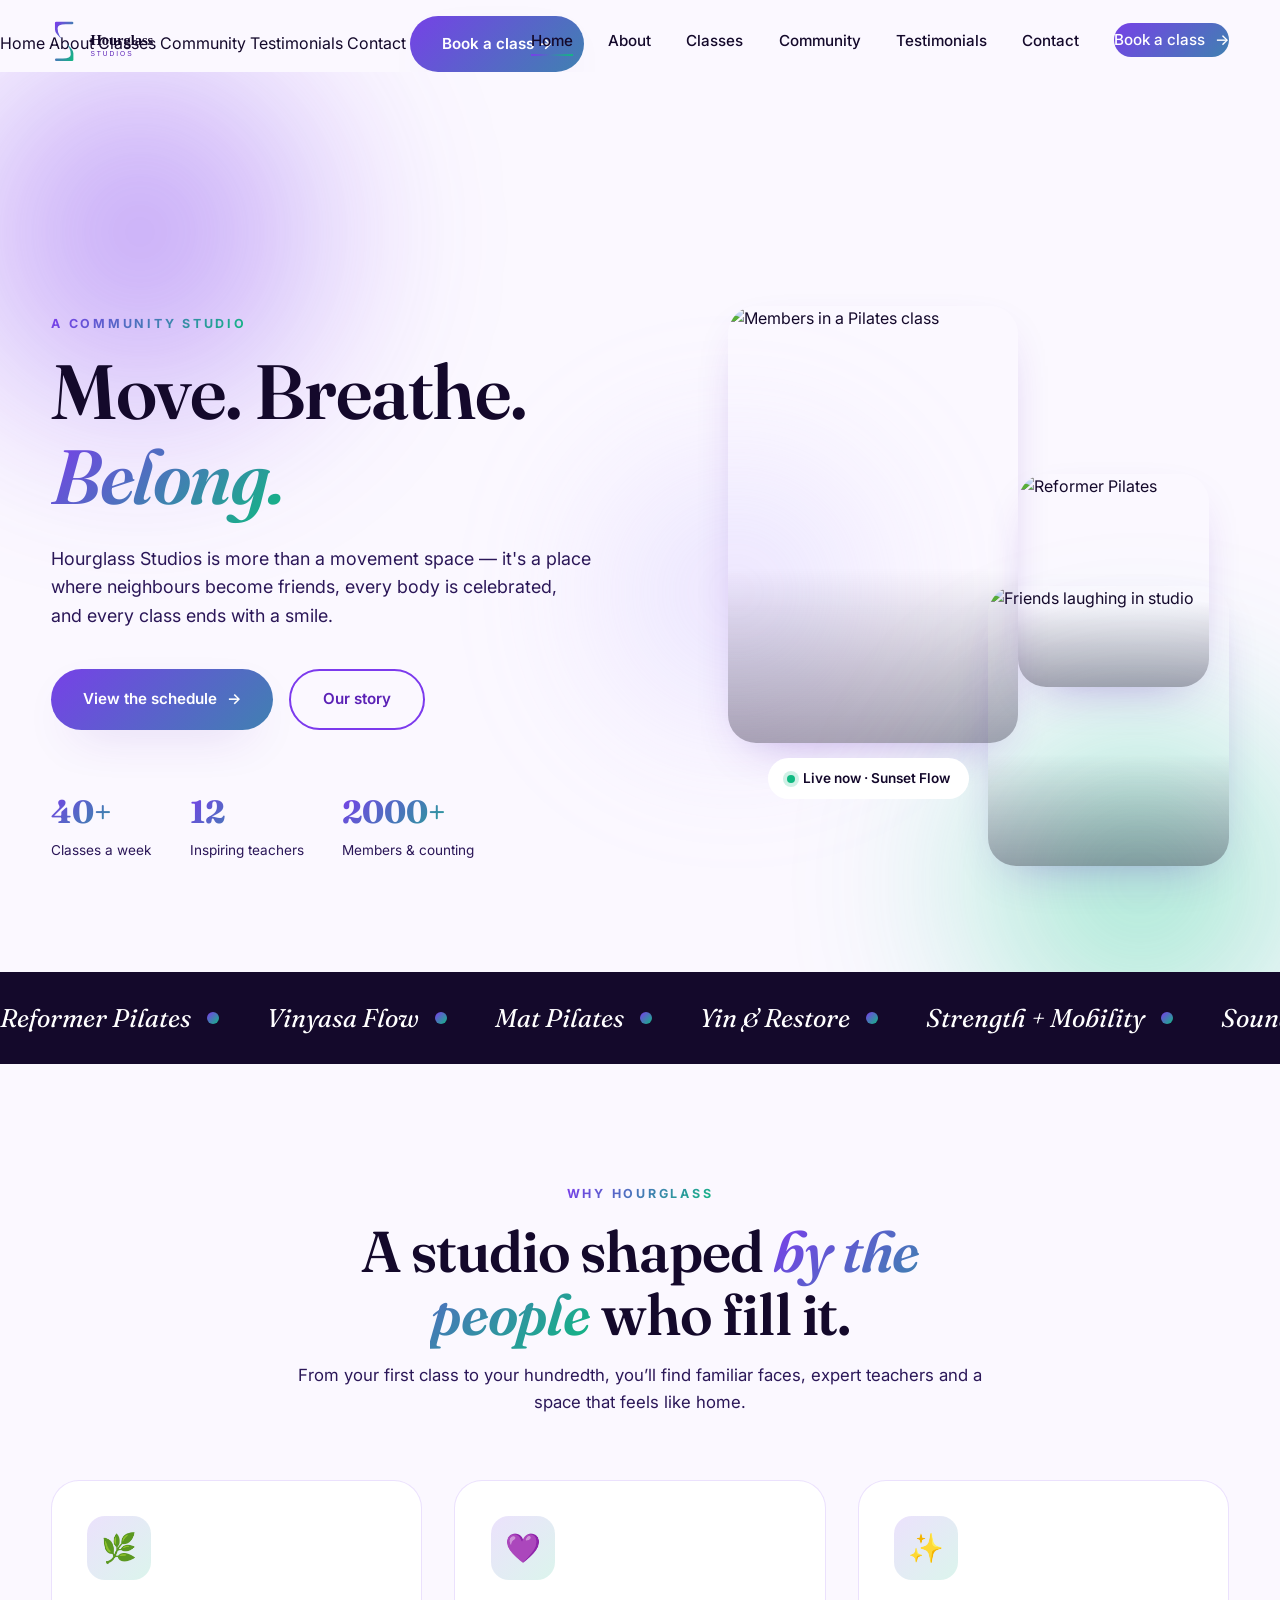
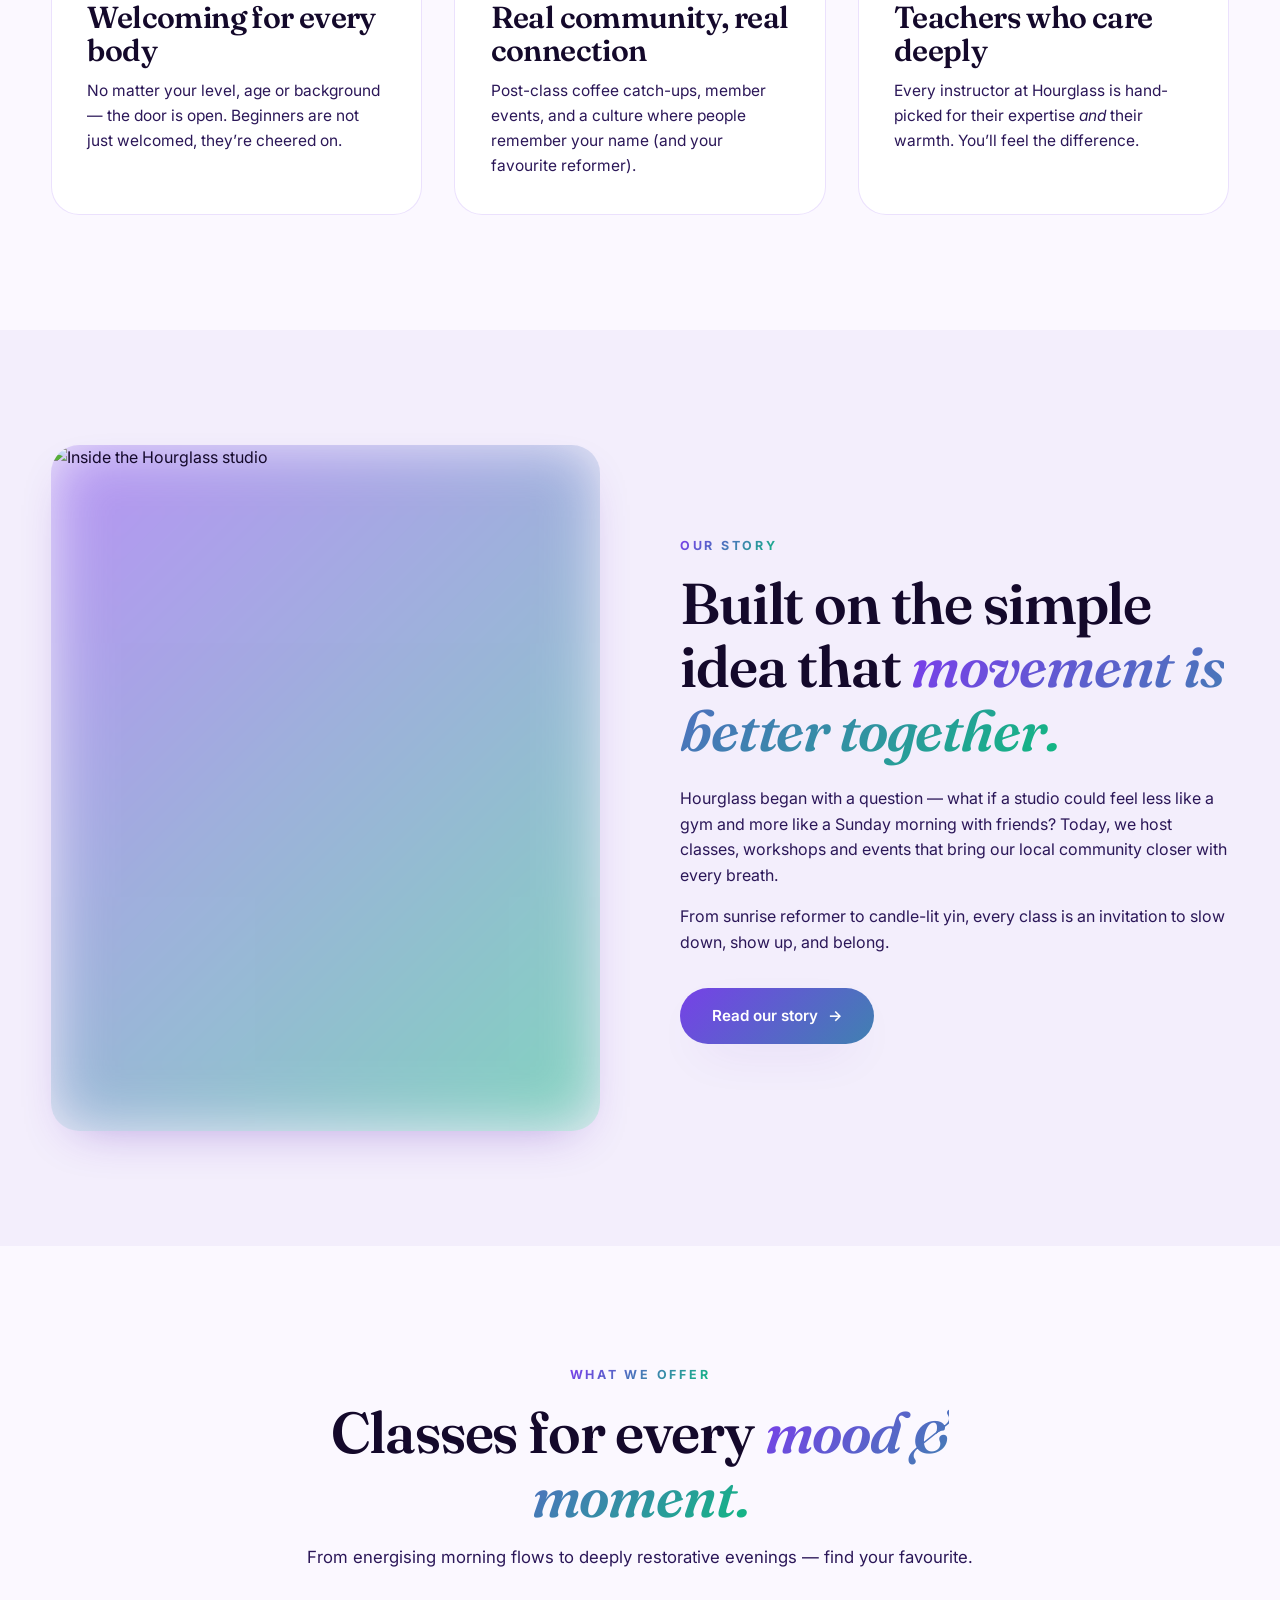
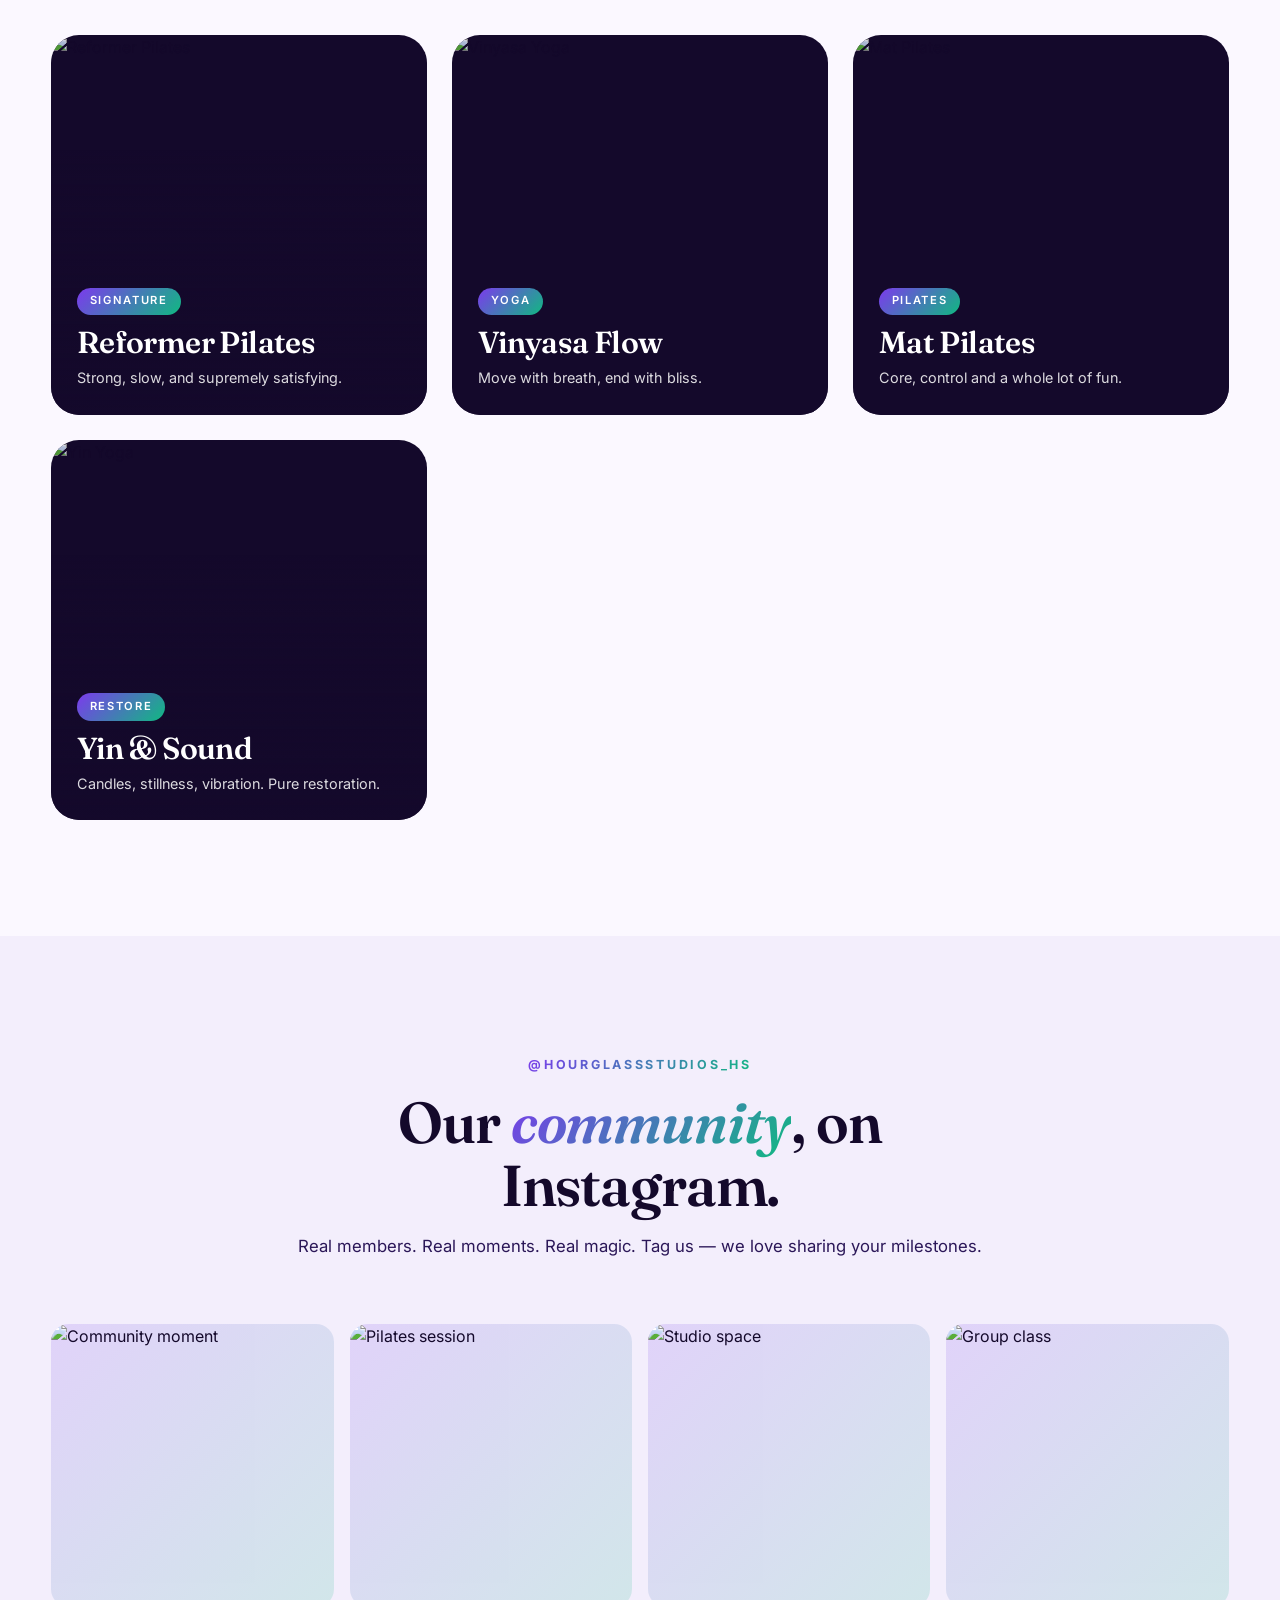
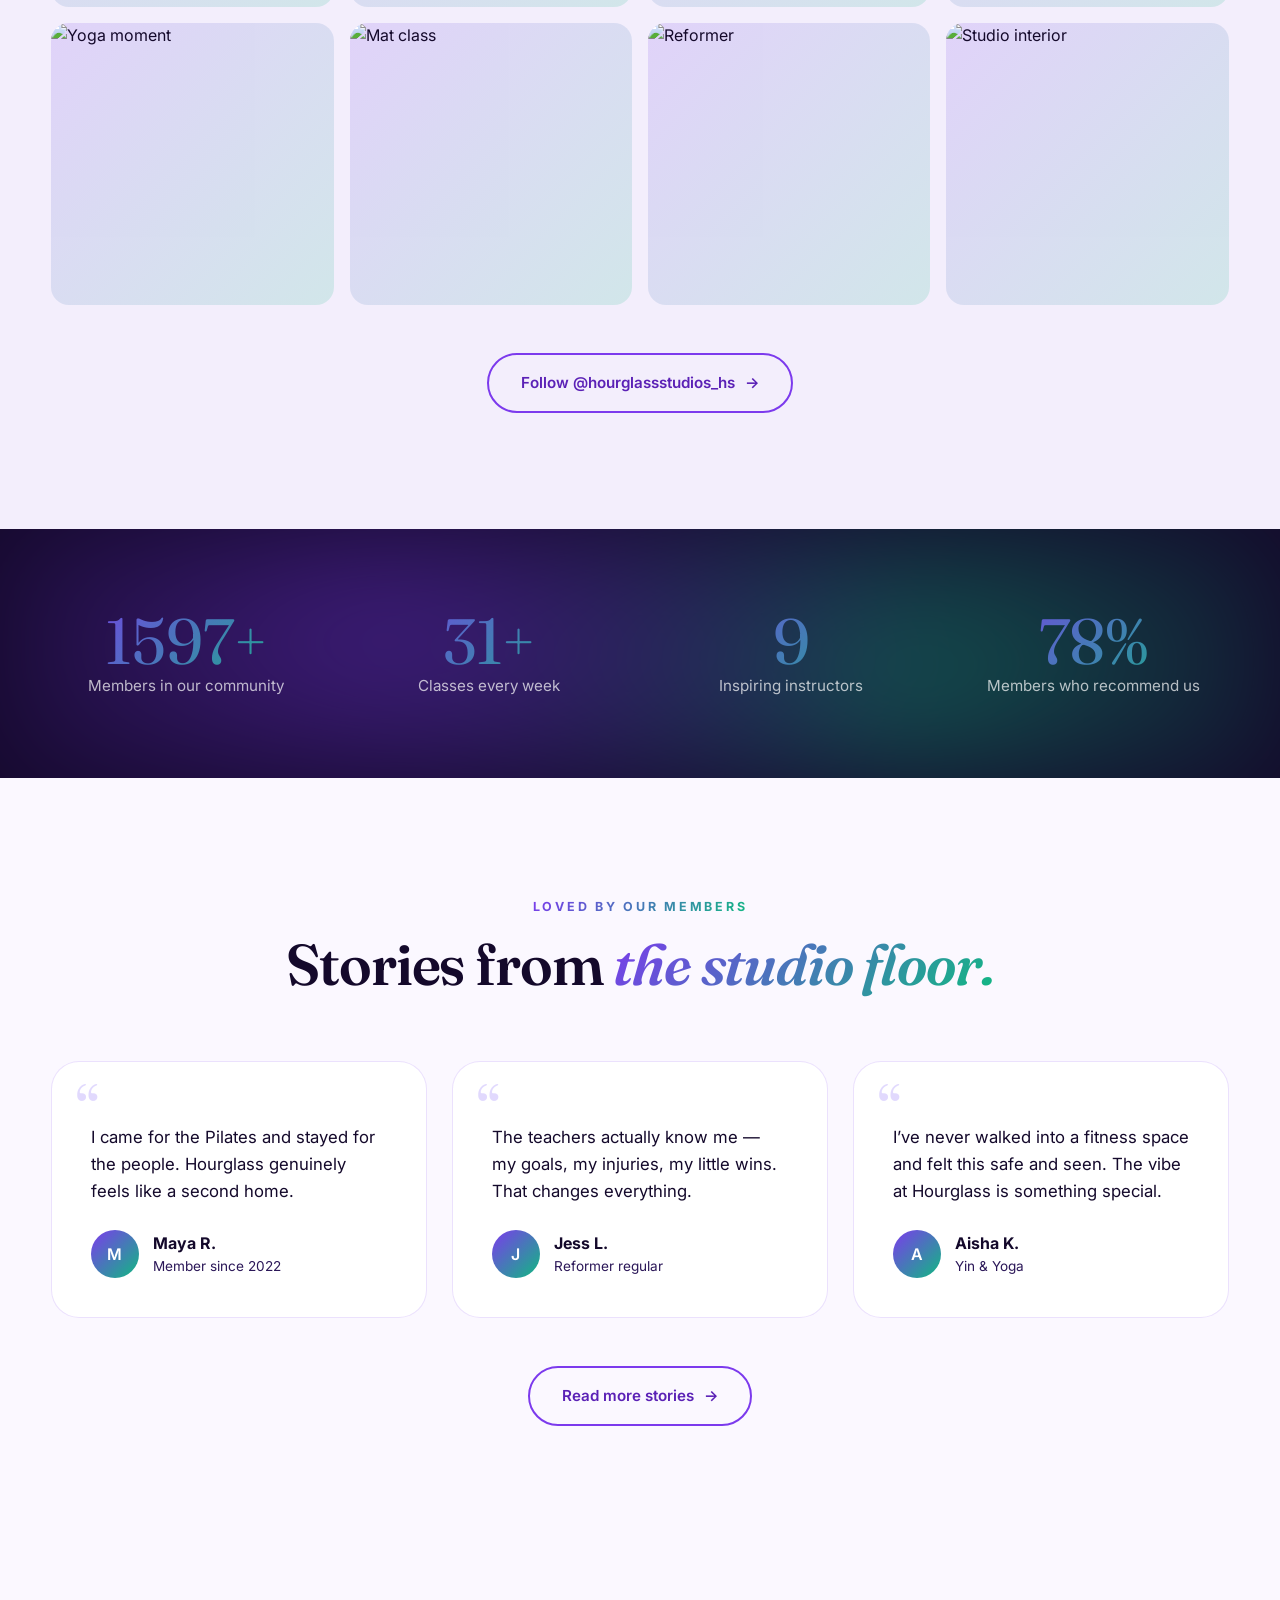
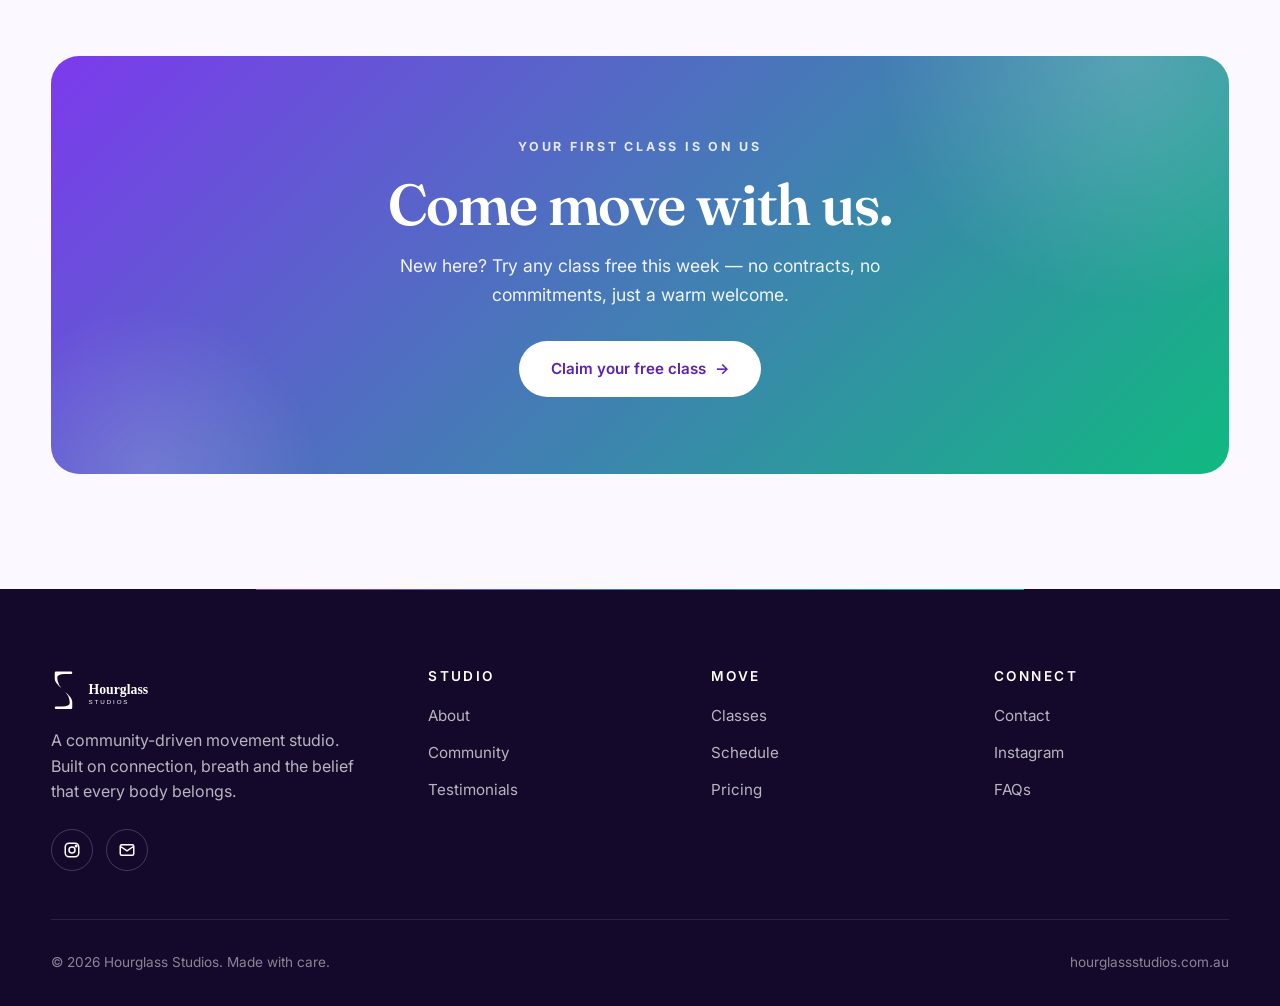
==== index.html @ 237483d8 "Build full Hourglass Studios website with animations and Momence widgets - Six pages: Home, About, C" ====
<!DOCTYPE html>
<html lang="en">
<head>
  <meta charset="UTF-8" />
  <meta name="viewport" content="width=device-width, initial-scale=1.0" />
  <title>Hourglass Studios — Move. Breathe. Belong.</title>
  <meta name="description" content="A community-driven movement studio in Australia. Pilates, yoga, strength &amp; mindful movement — held in a space designed for connection." />
  <link rel="icon" type="image/svg+xml" href="assets/logo/logo.svg" />
  <link rel="preconnect" href="https://fonts.googleapis.com" />
  <link rel="preconnect" href="https://fonts.gstatic.com" crossorigin />
  <link href="https://fonts.googleapis.com/css2?family=Fraunces:opsz,wght@9..144,400;9..144,500;9..144,600;9..144,700&family=Inter:wght@400;500;600;700&display=swap" rel="stylesheet" />
  <link rel="stylesheet" href="css/styles.css" />
</head>
<body>

  <!-- ===== NAV ===== -->
  <nav class="nav">
    <div class="nav-inner">
      <a href="index.html" class="nav-logo">
        <img src="assets/logo/logo.svg" alt="Hourglass Studios" />
      </a>
      <ul class="nav-links">
        <li><a href="index.html">Home</a></li>
        <li><a href="about.html">About</a></li>
        <li><a href="classes.html">Classes</a></li>
        <li><a href="community.html">Community</a></li>
        <li><a href="testimonials.html">Testimonials</a></li>
        <li><a href="contact.html">Contact</a></li>
        <li><a href="classes.html" class="btn btn-primary nav-cta">Book a class <span class="arrow">→</span></a></li>
      </ul>
      <button class="nav-burger" aria-label="Menu"><span></span><span></span><span></span></button>
    </div>
  </nav>
  <div class="nav-mobile">
    <a href="index.html">Home</a>
    <a href="about.html">About</a>
    <a href="classes.html">Classes</a>
    <a href="community.html">Community</a>
    <a href="testimonials.html">Testimonials</a>
    <a href="contact.html">Contact</a>
    <a href="classes.html" class="btn btn-primary" style="margin-top:1rem;">Book a class →</a>
  </div>

  <!-- ===== HERO ===== -->
  <header class="hero">
    <div class="hero-bg">
      <span class="blob b1"></span>
      <span class="blob b2"></span>
      <span class="blob b3"></span>
    </div>
    <div class="container hero-grid">
      <div>
        <span class="eyebrow">A community studio</span>
        <h1>
          <span class="word">Move.</span>
          <span class="word">Breathe.</span>
          <span class="word"><em class="gradient-text">Belong.</em></span>
        </h1>
        <p class="lead">
          Hourglass Studios is more than a movement space — it's a place where neighbours
          become friends, every body is celebrated, and every class ends with a smile.
        </p>
        <div class="hero-ctas">
          <a href="classes.html" class="btn btn-primary">View the schedule <span class="arrow">→</span></a>
          <a href="about.html" class="btn btn-ghost">Our story</a>
        </div>
        <div class="hero-meta">
          <div class="item"><strong data-count="40" data-suffix="+">0</strong><span>Classes a week</span></div>
          <div class="item"><strong data-count="12">0</strong><span>Inspiring teachers</span></div>
          <div class="item"><strong data-count="2000" data-suffix="+">0</strong><span>Members &amp; counting</span></div>
        </div>
      </div>
      <div class="hero-collage">
        <div class="collage-card cc-1">
          <img src="https://images.unsplash.com/photo-1518611012118-696072aa579a?w=900&q=80" alt="Members in a Pilates class" loading="lazy"/>
        </div>
        <div class="collage-card cc-2">
          <img src="https://images.unsplash.com/photo-1599447421416-3414500d18a5?w=700&q=80" alt="Friends laughing in studio" loading="lazy"/>
        </div>
        <div class="collage-card cc-3">
          <img src="https://images.unsplash.com/photo-1591291621164-2c6367723315?w=600&q=80" alt="Reformer Pilates" loading="lazy"/>
        </div>
        <div class="collage-tag">Live now · Sunset Flow</div>
      </div>
    </div>
  </header>

  <!-- ===== MARQUEE ===== -->
  <div class="marquee">
    <div class="marquee-track">
      <span class="marquee-item">Reformer Pilates <span class="dot"></span></span>
      <span class="marquee-item">Vinyasa Flow <span class="dot"></span></span>
      <span class="marquee-item">Mat Pilates <span class="dot"></span></span>
      <span class="marquee-item">Yin &amp; Restore <span class="dot"></span></span>
      <span class="marquee-item">Strength + Mobility <span class="dot"></span></span>
      <span class="marquee-item">Sound Healing <span class="dot"></span></span>
      <span class="marquee-item">Community Events <span class="dot"></span></span>
    </div>
  </div>

  <!-- ===== WHY US / FEATURES ===== -->
  <section>
    <div class="container">
      <div class="section-head reveal">
        <span class="eyebrow">Why Hourglass</span>
        <h2>A studio shaped <em class="gradient-text">by the people</em> who fill it.</h2>
        <p>From your first class to your hundredth, you’ll find familiar faces, expert teachers and a space that feels like home.</p>
      </div>
      <div class="features">
        <div class="feature-card reveal delay-1">
          <div class="feature-icon">🌿</div>
          <h3>Welcoming for every body</h3>
          <p>No matter your level, age or background — the door is open. Beginners are not just welcomed, they’re cheered on.</p>
        </div>
        <div class="feature-card reveal delay-2">
          <div class="feature-icon">💜</div>
          <h3>Real community, real connection</h3>
          <p>Post-class coffee catch-ups, member events, and a culture where people remember your name (and your favourite reformer).</p>
        </div>
        <div class="feature-card reveal delay-3">
          <div class="feature-icon">✨</div>
          <h3>Teachers who care deeply</h3>
          <p>Every instructor at Hourglass is hand-picked for their expertise <em>and</em> their warmth. You’ll feel the difference.</p>
        </div>
      </div>
    </div>
  </section>

  <!-- ===== STORY SPLIT ===== -->
  <section style="background: var(--paper);">
    <div class="container split">
      <div class="split-image reveal-scale">
        <img src="https://images.unsplash.com/photo-1545205597-3d9d02c29597?w=900&q=80" alt="Inside the Hourglass studio" loading="lazy"/>
      </div>
      <div>
        <span class="eyebrow reveal">Our story</span>
        <h2 class="reveal delay-1">Built on the simple idea that <em class="gradient-text">movement is better together.</em></h2>
        <p class="reveal delay-2">Hourglass began with a question — what if a studio could feel less like a gym and more like a Sunday morning with friends? Today, we host classes, workshops and events that bring our local community closer with every breath.</p>
        <p class="reveal delay-3">From sunrise reformer to candle-lit yin, every class is an invitation to slow down, show up, and belong.</p>
        <div class="reveal delay-4" style="margin-top:2rem;">
          <a href="about.html" class="btn btn-primary">Read our story <span class="arrow">→</span></a>
        </div>
      </div>
    </div>
  </section>

  <!-- ===== CLASSES PREVIEW ===== -->
  <section>
    <div class="container">
      <div class="section-head reveal">
        <span class="eyebrow">What we offer</span>
        <h2>Classes for every <em class="gradient-text">mood &amp; moment.</em></h2>
        <p>From energising morning flows to deeply restorative evenings — find your favourite.</p>
      </div>
      <div class="classes-grid">
        <a href="classes.html" class="class-card reveal delay-1">
          <img src="https://images.unsplash.com/photo-1592432678016-e910b452f9a2?w=700&q=80" alt="Reformer Pilates" loading="lazy"/>
          <div class="meta"><span class="tag">Signature</span><h3>Reformer Pilates</h3><p>Strong, slow, and supremely satisfying.</p></div>
        </a>
        <a href="classes.html" class="class-card reveal delay-2">
          <img src="https://images.unsplash.com/photo-1575052814086-f385e2e2ad1b?w=700&q=80" alt="Vinyasa Yoga" loading="lazy"/>
          <div class="meta"><span class="tag">Yoga</span><h3>Vinyasa Flow</h3><p>Move with breath, end with bliss.</p></div>
        </a>
        <a href="classes.html" class="class-card reveal delay-3">
          <img src="https://images.unsplash.com/photo-1518310383802-640c2de311b2?w=700&q=80" alt="Mat Pilates" loading="lazy"/>
          <div class="meta"><span class="tag">Pilates</span><h3>Mat Pilates</h3><p>Core, control and a whole lot of fun.</p></div>
        </a>
        <a href="classes.html" class="class-card reveal delay-4">
          <img src="https://images.unsplash.com/photo-1506126613408-eca07ce68773?w=700&q=80" alt="Yin Yoga" loading="lazy"/>
          <div class="meta"><span class="tag">Restore</span><h3>Yin &amp; Sound</h3><p>Candles, stillness, vibration. Pure restoration.</p></div>
        </a>
      </div>
    </div>
  </section>

  <!-- ===== INSTAGRAM / COMMUNITY ===== -->
  <section class="community-section">
    <div class="container">
      <div class="section-head reveal">
        <span class="eyebrow">@hourglassstudios_hs</span>
        <h2>Our <em class="gradient-text">community</em>, on Instagram.</h2>
        <p>Real members. Real moments. Real magic. Tag us — we love sharing your milestones.</p>
      </div>
      <div class="ig-grid">
        <a class="ig-tile reveal delay-1" href="https://www.instagram.com/hourglassstudios_hs/" target="_blank" rel="noopener">
          <img src="https://images.unsplash.com/photo-1599447421416-3414500d18a5?w=500&q=80" alt="Community moment" loading="lazy"/>
          <span class="ig-icon">↗</span>
        </a>
        <a class="ig-tile reveal delay-2" href="https://www.instagram.com/hourglassstudios_hs/" target="_blank" rel="noopener">
          <img src="https://images.unsplash.com/photo-1518611012118-696072aa579a?w=500&q=80" alt="Pilates session" loading="lazy"/>
          <span class="ig-icon">↗</span>
        </a>
        <a class="ig-tile reveal delay-3" href="https://www.instagram.com/hourglassstudios_hs/" target="_blank" rel="noopener">
          <img src="https://images.unsplash.com/photo-1593810451137-5dc55105dace?w=500&q=80" alt="Studio space" loading="lazy"/>
          <span class="ig-icon">↗</span>
        </a>
        <a class="ig-tile reveal delay-4" href="https://www.instagram.com/hourglassstudios_hs/" target="_blank" rel="noopener">
          <img src="https://images.unsplash.com/photo-1571019613454-1cb2f99b2d8b?w=500&q=80" alt="Group class" loading="lazy"/>
          <span class="ig-icon">↗</span>
        </a>
        <a class="ig-tile reveal delay-1" href="https://www.instagram.com/hourglassstudios_hs/" target="_blank" rel="noopener">
          <img src="https://images.unsplash.com/photo-1599447332411-fd1b1ab97f43?w=500&q=80" alt="Yoga moment" loading="lazy"/>
          <span class="ig-icon">↗</span>
        </a>
        <a class="ig-tile reveal delay-2" href="https://www.instagram.com/hourglassstudios_hs/" target="_blank" rel="noopener">
          <img src="https://images.unsplash.com/photo-1506126613408-eca07ce68773?w=500&q=80" alt="Mat class" loading="lazy"/>
          <span class="ig-icon">↗</span>
        </a>
        <a class="ig-tile reveal delay-3" href="https://www.instagram.com/hourglassstudios_hs/" target="_blank" rel="noopener">
          <img src="https://images.unsplash.com/photo-1591291621164-2c6367723315?w=500&q=80" alt="Reformer" loading="lazy"/>
          <span class="ig-icon">↗</span>
        </a>
        <a class="ig-tile reveal delay-4" href="https://www.instagram.com/hourglassstudios_hs/" target="_blank" rel="noopener">
          <img src="https://images.unsplash.com/photo-1545205597-3d9d02c29597?w=500&q=80" alt="Studio interior" loading="lazy"/>
          <span class="ig-icon">↗</span>
        </a>
      </div>
      <div style="text-align:center; margin-top: 3rem;">
        <a href="https://www.instagram.com/hourglassstudios_hs/" target="_blank" rel="noopener" class="btn btn-ghost">Follow @hourglassstudios_hs <span class="arrow">→</span></a>
      </div>
    </div>
  </section>

  <!-- ===== STATS ===== -->
  <section class="stats">
    <div class="container">
      <div class="stats-grid">
        <div class="reveal"><span class="stat-num"><span data-count="2000" data-suffix="+">0</span></span><span class="stat-label">Members in our community</span></div>
        <div class="reveal delay-1"><span class="stat-num"><span data-count="40" data-suffix="+">0</span></span><span class="stat-label">Classes every week</span></div>
        <div class="reveal delay-2"><span class="stat-num"><span data-count="12">0</span></span><span class="stat-label">Inspiring instructors</span></div>
        <div class="reveal delay-3"><span class="stat-num"><span data-count="98" data-suffix="%">0</span></span><span class="stat-label">Members who recommend us</span></div>
      </div>
    </div>
  </section>

  <!-- ===== TESTIMONIALS PREVIEW ===== -->
  <section>
    <div class="container">
      <div class="section-head reveal">
        <span class="eyebrow">Loved by our members</span>
        <h2>Stories from <em class="gradient-text">the studio floor.</em></h2>
      </div>
      <div class="quotes-grid">
        <div class="quote-card reveal delay-1">
          <span class="mark">“</span>
          <p>I came for the Pilates and stayed for the people. Hourglass genuinely feels like a second home.</p>
          <div class="author"><div class="avatar">M</div><div><strong>Maya R.</strong><span>Member since 2022</span></div></div>
        </div>
        <div class="quote-card reveal delay-2">
          <span class="mark">“</span>
          <p>The teachers actually know me — my goals, my injuries, my little wins. That changes everything.</p>
          <div class="author"><div class="avatar">J</div><div><strong>Jess L.</strong><span>Reformer regular</span></div></div>
        </div>
        <div class="quote-card reveal delay-3">
          <span class="mark">“</span>
          <p>I’ve never walked into a fitness space and felt this safe and seen. The vibe at Hourglass is something special.</p>
          <div class="author"><div class="avatar">A</div><div><strong>Aisha K.</strong><span>Yin &amp; Yoga</span></div></div>
        </div>
      </div>
      <div style="text-align:center; margin-top: 3rem;">
        <a href="testimonials.html" class="btn btn-ghost">Read more stories <span class="arrow">→</span></a>
      </div>
    </div>
  </section>

  <!-- ===== CTA ===== -->
  <section>
    <div class="container">
      <div class="cta-banner reveal-scale">
        <span class="eyebrow" style="color: rgba(255,255,255,0.85); -webkit-text-fill-color: rgba(255,255,255,0.85); background: none;">Your first class is on us</span>
        <h2>Come move with us.</h2>
        <p>New here? Try any class free this week — no contracts, no commitments, just a warm welcome.</p>
        <a href="classes.html" class="btn">Claim your free class <span class="arrow">→</span></a>
      </div>
    </div>
  </section>

  <!-- ===== FOOTER ===== -->
  <footer class="footer">
    <div class="container">
      <div class="footer-grid">
        <div class="footer-brand">
          <div class="logo-row"><img src="assets/logo/logo.svg" alt="Hourglass Studios" /></div>
          <p>A community-driven movement studio. Built on connection, breath and the belief that every body belongs.</p>
          <div class="socials">
            <a href="https://www.instagram.com/hourglassstudios_hs/" target="_blank" rel="noopener" aria-label="Instagram">
              <svg width="18" height="18" viewBox="0 0 24 24" fill="none" stroke="currentColor" stroke-width="2"><rect x="3" y="3" width="18" height="18" rx="5"/><circle cx="12" cy="12" r="4"/><circle cx="17.5" cy="6.5" r="1" fill="currentColor"/></svg>
            </a>
            <a href="mailto:hello@hourglassstudios.com.au" aria-label="Email">
              <svg width="18" height="18" viewBox="0 0 24 24" fill="none" stroke="currentColor" stroke-width="2"><rect x="3" y="5" width="18" height="14" rx="2"/><path d="M3 7l9 6 9-6"/></svg>
            </a>
          </div>
        </div>
        <div>
          <h4>Studio</h4>
          <ul>
            <li><a href="about.html">About</a></li>
            <li><a href="community.html">Community</a></li>
            <li><a href="testimonials.html">Testimonials</a></li>
          </ul>
        </div>
        <div>
          <h4>Move</h4>
          <ul>
            <li><a href="classes.html">Classes</a></li>
            <li><a href="classes.html#schedule">Schedule</a></li>
            <li><a href="classes.html#pricing">Pricing</a></li>
          </ul>
        </div>
        <div>
          <h4>Connect</h4>
          <ul>
            <li><a href="contact.html">Contact</a></li>
            <li><a href="https://www.instagram.com/hourglassstudios_hs/" target="_blank" rel="noopener">Instagram</a></li>
            <li><a href="contact.html#faq">FAQs</a></li>
          </ul>
        </div>
      </div>
      <div class="footer-bottom">
        <span>© <span id="year">2025</span> Hourglass Studios. Made with care.</span>
        <span>hourglassstudios.com.au</span>
      </div>
    </div>
  </footer>

  <script>document.getElementById('year').textContent = new Date().getFullYear();</script>
  <script src="js/main.js"></script>
</body>
</html>
---- css/styles.css ----
/* ====================================================
   HOURGLASS STUDIOS — GLOBAL STYLESHEET
   Brand: Purple + Green gradient accents, community vibe
   ==================================================== */

:root {
  --purple-900: #2a0a4a;
  --purple-700: #5b21b6;
  --purple-500: #7c3aed;
  --purple-300: #c4b5fd;
  --green-700: #047857;
  --green-500: #10b981;
  --green-400: #34d399;
  --green-300: #6ee7b7;
  --ink: #14092b;
  --ink-soft: #2b1758;
  --cream: #fbf8ff;
  --paper: #f3eefc;
  --line: rgba(124, 58, 237, 0.15);
  --grad-primary: linear-gradient(135deg, #7c3aed 0%, #10b981 100%);
  --grad-soft: linear-gradient(135deg, rgba(124,58,237,0.15) 0%, rgba(16,185,129,0.15) 100%);
  --grad-radial: radial-gradient(circle at 30% 30%, #7c3aed 0%, transparent 60%),
                 radial-gradient(circle at 70% 70%, #10b981 0%, transparent 60%);
  --shadow-soft: 0 18px 50px -25px rgba(91, 33, 182, 0.45);
  --shadow-glow: 0 0 60px rgba(124, 58, 237, 0.35);
  --radius-lg: 28px;
  --radius-md: 18px;
  --radius-sm: 10px;
  --ease: cubic-bezier(0.22, 1, 0.36, 1);
  --container: 1240px;
}

/* ---------- Reset ---------- */
*, *::before, *::after { box-sizing: border-box; margin: 0; padding: 0; }
html { scroll-behavior: smooth; }
body {
  font-family: 'Inter', -apple-system, BlinkMacSystemFont, 'Segoe UI', Roboto, sans-serif;
  color: var(--ink);
  background: var(--cream);
  line-height: 1.6;
  overflow-x: hidden;
  -webkit-font-smoothing: antialiased;
}
img, svg { max-width: 100%; display: block; }
a { color: inherit; text-decoration: none; transition: color .3s var(--ease); }
button { font-family: inherit; cursor: pointer; border: none; background: none; }

/* ---------- Typography ---------- */
h1, h2, h3, h4 {
  font-family: 'Fraunces', 'Playfair Display', Georgia, serif;
  font-weight: 600;
  letter-spacing: -0.02em;
  line-height: 1.1;
  color: var(--ink);
}
h1 { font-size: clamp(2.5rem, 6vw, 5.2rem); }
h2 { font-size: clamp(2rem, 4.5vw, 3.6rem); }
h3 { font-size: clamp(1.4rem, 2.5vw, 1.9rem); }
.eyebrow {
  display: inline-block;
  font-size: 0.78rem;
  font-weight: 700;
  letter-spacing: 0.22em;
  text-transform: uppercase;
  background: var(--grad-primary);
  -webkit-background-clip: text;
  background-clip: text;
  color: transparent;
  margin-bottom: 1rem;
}
.gradient-text {
  background: var(--grad-primary);
  -webkit-background-clip: text;
  background-clip: text;
  color: transparent;
}

/* ---------- Layout ---------- */
.container {
  width: min(var(--container), 92%);
  margin: 0 auto;
}
section { padding: clamp(4rem, 9vw, 8rem) 0; position: relative; }

/* ---------- Buttons ---------- */
.btn {
  display: inline-flex;
  align-items: center;
  gap: 0.6rem;
  padding: 1rem 2rem;
  border-radius: 999px;
  font-weight: 600;
  font-size: 0.95rem;
  transition: transform .35s var(--ease), box-shadow .35s var(--ease), background .3s;
  position: relative;
  overflow: hidden;
}
.btn-primary {
  color: white;
  background: var(--grad-primary);
  background-size: 200% 200%;
  background-position: 0% 50%;
  box-shadow: var(--shadow-soft);
}
.btn-primary:hover {
  background-position: 100% 50%;
  transform: translateY(-3px) scale(1.02);
  box-shadow: 0 25px 60px -20px rgba(16, 185, 129, 0.6);
}
.btn-ghost {
  border: 2px solid var(--purple-500);
  color: var(--purple-700);
}
.btn-ghost:hover {
  background: var(--purple-500);
  color: white;
  transform: translateY(-3px);
}
.btn .arrow {
  display: inline-block;
  transition: transform .35s var(--ease);
}
.btn:hover .arrow { transform: translateX(6px); }

/* ---------- Navigation ---------- */
.nav {
  position: fixed;
  top: 0; left: 0; right: 0;
  z-index: 100;
  padding: 1.2rem 0;
  transition: all .4s var(--ease);
  backdrop-filter: blur(0px);
}
.nav.scrolled {
  background: rgba(251, 248, 255, 0.85);
  backdrop-filter: blur(20px);
  box-shadow: 0 10px 30px -20px rgba(91,33,182,0.2);
  padding: 0.7rem 0;
}
.nav-inner {
  display: flex;
  align-items: center;
  justify-content: space-between;
  width: min(var(--container), 92%);
  margin: 0 auto;
}
.nav-logo {
  display: flex;
  align-items: center;
  gap: 0.7rem;
  font-family: 'Fraunces', serif;
  font-weight: 600;
  font-size: 1.3rem;
}
.nav-logo img { height: 42px; width: auto; }
.nav-links {
  display: flex;
  gap: 2.2rem;
  list-style: none;
  align-items: center;
}
.nav-links a {
  font-size: 0.95rem;
  font-weight: 500;
  position: relative;
  padding: 0.3rem 0;
}
.nav-links a::after {
  content: '';
  position: absolute;
  bottom: -2px; left: 0;
  width: 0;
  height: 2px;
  background: var(--grad-primary);
  transition: width .35s var(--ease);
}
.nav-links a:hover::after,
.nav-links a.active::after { width: 100%; }
.nav-links a:hover { color: var(--purple-700); }
.nav-cta { padding: 0.7rem 1.5rem; font-size: 0.9rem; }

.nav-burger {
  display: none;
  width: 32px;
  height: 24px;
  position: relative;
}
.nav-burger span {
  position: absolute;
  left: 0;
  width: 100%;
  height: 2px;
  background: var(--ink);
  transition: all .35s var(--ease);
}
.nav-burger span:nth-child(1) { top: 4px; }
.nav-burger span:nth-child(2) { top: 11px; }
.nav-burger span:nth-child(3) { top: 18px; }
.nav-burger.open span:nth-child(1) { top: 11px; transform: rotate(45deg); }
.nav-burger.open span:nth-child(2) { opacity: 0; }
.nav-burger.open span:nth-child(3) { top: 11px; transform: rotate(-45deg); }

/* ---------- Hero ---------- */
.hero {
  min-height: 100vh;
  display: flex;
  align-items: center;
  position: relative;
  overflow: hidden;
  padding-top: 8rem;
  background: var(--cream);
}
.hero-bg {
  position: absolute;
  inset: 0;
  z-index: 0;
  pointer-events: none;
}
.blob {
  position: absolute;
  border-radius: 50%;
  filter: blur(80px);
  opacity: 0.55;
  animation: float 18s ease-in-out infinite;
  will-change: transform;
}
.blob.b1 {
  width: 520px; height: 520px;
  background: radial-gradient(circle, var(--purple-500), transparent 70%);
  top: -100px; left: -120px;
}
.blob.b2 {
  width: 480px; height: 480px;
  background: radial-gradient(circle, var(--green-400), transparent 70%);
  bottom: -150px; right: -100px;
  animation-delay: -6s;
}
.blob.b3 {
  width: 320px; height: 320px;
  background: radial-gradient(circle, var(--purple-300), transparent 70%);
  top: 40%; right: 30%;
  animation-delay: -12s;
}
@keyframes float {
  0%, 100% { transform: translate(0, 0) scale(1); }
  33% { transform: translate(40px, -30px) scale(1.08); }
  66% { transform: translate(-30px, 40px) scale(0.95); }
}

.hero-grid {
  display: grid;
  grid-template-columns: 1.1fr 0.9fr;
  gap: 4rem;
  align-items: center;
  position: relative;
  z-index: 2;
}
.hero h1 .word {
  display: inline-block;
  opacity: 0;
  transform: translateY(40px);
  animation: rise .9s var(--ease) forwards;
}
.hero h1 .word:nth-child(2) { animation-delay: .1s; }
.hero h1 .word:nth-child(3) { animation-delay: .2s; }
.hero h1 .word:nth-child(4) { animation-delay: .3s; }
.hero h1 .word:nth-child(5) { animation-delay: .4s; }
.hero h1 .word:nth-child(6) { animation-delay: .5s; }
@keyframes rise {
  to { opacity: 1; transform: translateY(0); }
}

.hero p.lead {
  font-size: clamp(1.05rem, 1.4vw, 1.2rem);
  color: var(--ink-soft);
  max-width: 540px;
  margin: 1.6rem 0 2.4rem;
  opacity: 0;
  animation: rise 1s var(--ease) .6s forwards;
}
.hero-ctas {
  display: flex;
  gap: 1rem;
  flex-wrap: wrap;
  opacity: 0;
  animation: rise 1s var(--ease) .8s forwards;
}
.hero-meta {
  display: flex;
  gap: 2.4rem;
  margin-top: 3.5rem;
  opacity: 0;
  animation: rise 1s var(--ease) 1s forwards;
}
.hero-meta .item strong {
  display: block;
  font-family: 'Fraunces', serif;
  font-size: 2rem;
  background: var(--grad-primary);
  -webkit-background-clip: text;
  background-clip: text;
  color: transparent;
}
.hero-meta .item span {
  font-size: 0.85rem;
  color: var(--ink-soft);
}

/* Hero collage */
.hero-collage {
  position: relative;
  height: 560px;
  opacity: 0;
  animation: rise 1.2s var(--ease) .4s forwards;
}
.collage-card {
  position: absolute;
  border-radius: var(--radius-lg);
  overflow: hidden;
  box-shadow: var(--shadow-soft);
  transition: transform .8s var(--ease);
}
.collage-card img {
  width: 100%; height: 100%; object-fit: cover;
}
.collage-card::after {
  content: '';
  position: absolute; inset: 0;
  background: linear-gradient(180deg, transparent 60%, rgba(20,9,43,0.35));
}
.cc-1 {
  width: 58%; height: 78%;
  top: 0; left: 0;
  animation: floatY 8s ease-in-out infinite;
}
.cc-2 {
  width: 48%; height: 50%;
  bottom: 0; right: 0;
  animation: floatY 9s ease-in-out infinite -3s;
}
.cc-3 {
  width: 38%; height: 38%;
  top: 30%; right: 4%;
  animation: floatY 7s ease-in-out infinite -5s;
}
@keyframes floatY {
  0%, 100% { transform: translateY(0) rotate(0); }
  50% { transform: translateY(-18px) rotate(-1deg); }
}
.collage-tag {
  position: absolute;
  bottom: 12%; left: 8%;
  background: white;
  border-radius: 999px;
  padding: 0.6rem 1.2rem;
  font-size: 0.85rem;
  font-weight: 600;
  display: flex;
  align-items: center;
  gap: 0.5rem;
  box-shadow: var(--shadow-soft);
  z-index: 3;
  animation: bobIn 1s var(--ease) 1.2s both;
}
.collage-tag::before {
  content: '';
  width: 8px; height: 8px;
  border-radius: 50%;
  background: var(--green-500);
  box-shadow: 0 0 0 4px rgba(16,185,129,0.2);
  animation: pulse 2s infinite;
}
@keyframes pulse {
  0%, 100% { box-shadow: 0 0 0 4px rgba(16,185,129,0.2); }
  50% { box-shadow: 0 0 0 8px rgba(16,185,129,0); }
}
@keyframes bobIn {
  from { opacity: 0; transform: translateY(20px); }
  to { opacity: 1; transform: translateY(0); }
}

/* ---------- Marquee ---------- */
.marquee {
  overflow: hidden;
  padding: 1.6rem 0;
  background: var(--ink);
  color: white;
  position: relative;
}
.marquee-track {
  display: flex;
  gap: 3rem;
  white-space: nowrap;
  animation: scroll-x 30s linear infinite;
}
.marquee-item {
  display: inline-flex;
  align-items: center;
  gap: 1rem;
  font-family: 'Fraunces', serif;
  font-size: 1.6rem;
  font-style: italic;
}
.marquee-item .dot {
  width: 12px; height: 12px;
  border-radius: 50%;
  background: var(--grad-primary);
}
@keyframes scroll-x {
  to { transform: translateX(-50%); }
}

/* ---------- Generic Section Header ---------- */
.section-head {
  text-align: center;
  max-width: 720px;
  margin: 0 auto 4rem;
}
.section-head p {
  color: var(--ink-soft);
  margin-top: 1rem;
  font-size: 1.05rem;
}
.section-head.left { text-align: left; margin-left: 0; }

/* ---------- Reveal animations ---------- */
.reveal {
  opacity: 0;
  transform: translateY(40px);
  transition: opacity 1s var(--ease), transform 1s var(--ease);
}
.reveal.visible { opacity: 1; transform: translateY(0); }
.reveal.delay-1 { transition-delay: .1s; }
.reveal.delay-2 { transition-delay: .2s; }
.reveal.delay-3 { transition-delay: .3s; }
.reveal.delay-4 { transition-delay: .4s; }
.reveal.delay-5 { transition-delay: .5s; }

.reveal-scale {
  opacity: 0;
  transform: scale(0.92);
  transition: opacity 1s var(--ease), transform 1s var(--ease);
}
.reveal-scale.visible { opacity: 1; transform: scale(1); }

/* ---------- Feature cards ---------- */
.features {
  display: grid;
  grid-template-columns: repeat(3, 1fr);
  gap: 2rem;
}
.feature-card {
  padding: 2.2rem;
  background: white;
  border-radius: var(--radius-lg);
  border: 1px solid var(--line);
  position: relative;
  overflow: hidden;
  transition: transform .5s var(--ease), box-shadow .5s var(--ease);
}
.feature-card::before {
  content: '';
  position: absolute;
  top: 0; left: 0; right: 0;
  height: 4px;
  background: var(--grad-primary);
  transform: scaleX(0);
  transform-origin: left;
  transition: transform .6s var(--ease);
}
.feature-card:hover {
  transform: translateY(-10px);
  box-shadow: var(--shadow-soft);
}
.feature-card:hover::before { transform: scaleX(1); }
.feature-icon {
  width: 64px; height: 64px;
  border-radius: 18px;
  background: var(--grad-soft);
  display: flex; align-items: center; justify-content: center;
  margin-bottom: 1.3rem;
  font-size: 1.8rem;
  transition: transform .6s var(--ease);
}
.feature-card:hover .feature-icon {
  transform: rotate(-8deg) scale(1.1);
}
.feature-card h3 { margin-bottom: 0.7rem; }
.feature-card p { color: var(--ink-soft); font-size: 0.97rem; }

/* ---------- Class cards ---------- */
.classes-grid {
  display: grid;
  grid-template-columns: repeat(auto-fit, minmax(280px, 1fr));
  gap: 1.6rem;
}
.class-card {
  border-radius: var(--radius-lg);
  overflow: hidden;
  position: relative;
  height: 380px;
  background: var(--ink);
  cursor: pointer;
  transition: transform .5s var(--ease);
}
.class-card img {
  width: 100%; height: 100%;
  object-fit: cover;
  transition: transform 1.2s var(--ease), filter .6s;
  opacity: 0.85;
}
.class-card::after {
  content: '';
  position: absolute; inset: 0;
  background: linear-gradient(180deg, transparent 30%, rgba(20,9,43,0.85));
}
.class-card:hover img { transform: scale(1.1); opacity: 1; }
.class-card:hover { transform: translateY(-8px); }
.class-card .meta {
  position: absolute;
  bottom: 0; left: 0; right: 0;
  padding: 1.6rem;
  z-index: 2;
  color: white;
}
.class-card .meta .tag {
  display: inline-block;
  font-size: 0.7rem;
  letter-spacing: 0.15em;
  text-transform: uppercase;
  background: var(--grad-primary);
  padding: 0.3rem 0.8rem;
  border-radius: 999px;
  margin-bottom: 0.7rem;
  font-weight: 600;
}
.class-card .meta h3 { color: white; }
.class-card .meta p { font-size: 0.9rem; opacity: 0.85; margin-top: 0.4rem; }

/* ---------- Community / Instagram grid ---------- */
.community-section { background: var(--paper); }
.ig-grid {
  display: grid;
  grid-template-columns: repeat(4, 1fr);
  gap: 1rem;
  margin-top: 3rem;
}
.ig-tile {
  position: relative;
  aspect-ratio: 1 / 1;
  overflow: hidden;
  border-radius: var(--radius-md);
  background: var(--grad-soft);
  cursor: pointer;
  transition: transform .5s var(--ease);
}
.ig-tile img {
  width: 100%; height: 100%;
  object-fit: cover;
  transition: transform .8s var(--ease);
}
.ig-tile:hover { transform: scale(1.03); }
.ig-tile:hover img { transform: scale(1.12); }
.ig-tile::after {
  content: '';
  position: absolute; inset: 0;
  background: var(--grad-primary);
  opacity: 0;
  transition: opacity .4s;
  mix-blend-mode: multiply;
}
.ig-tile:hover::after { opacity: 0.45; }
.ig-tile .ig-icon {
  position: absolute;
  top: 50%; left: 50%;
  transform: translate(-50%, -50%) scale(0.6);
  opacity: 0;
  color: white;
  z-index: 2;
  transition: all .5s var(--ease);
}
.ig-tile:hover .ig-icon { opacity: 1; transform: translate(-50%, -50%) scale(1); }

/* ---------- Two-column story ---------- */
.split {
  display: grid;
  grid-template-columns: 1fr 1fr;
  gap: 5rem;
  align-items: center;
}
.split.reverse > div:first-child { order: 2; }
.split-image {
  position: relative;
  border-radius: var(--radius-lg);
  overflow: hidden;
  aspect-ratio: 4/5;
  box-shadow: var(--shadow-soft);
}
.split-image img { width: 100%; height: 100%; object-fit: cover; }
.split-image::before {
  content: '';
  position: absolute;
  inset: -2px;
  background: var(--grad-primary);
  z-index: -1;
  border-radius: var(--radius-lg);
  filter: blur(30px);
  opacity: 0.5;
}
.split h2 { margin-bottom: 1.5rem; }
.split p { color: var(--ink-soft); margin-bottom: 1rem; }

/* ---------- Stats ---------- */
.stats {
  background: var(--ink);
  color: white;
  padding: 5rem 0;
  position: relative;
  overflow: hidden;
}
.stats::before {
  content: '';
  position: absolute; inset: 0;
  background: var(--grad-radial);
  opacity: 0.4;
  filter: blur(60px);
}
.stats-grid {
  display: grid;
  grid-template-columns: repeat(4, 1fr);
  gap: 2rem;
  position: relative;
  z-index: 2;
  text-align: center;
}
.stat-num {
  font-family: 'Fraunces', serif;
  font-size: clamp(2.5rem, 5vw, 4rem);
  background: var(--grad-primary);
  -webkit-background-clip: text;
  background-clip: text;
  color: transparent;
  display: block;
  line-height: 1;
}
.stat-label { color: rgba(255,255,255,0.7); font-size: 0.95rem; margin-top: 0.5rem; }

/* ---------- Testimonial pull-quote ---------- */
.quote-card {
  background: white;
  padding: 2.4rem;
  border-radius: var(--radius-lg);
  position: relative;
  border: 1px solid var(--line);
  transition: transform .4s var(--ease), box-shadow .4s var(--ease);
}
.quote-card:hover {
  transform: translateY(-6px);
  box-shadow: var(--shadow-soft);
}
.quote-card .mark {
  font-family: 'Fraunces', serif;
  font-size: 4rem;
  line-height: 1;
  color: var(--purple-300);
  position: absolute;
  top: 1rem; left: 1.5rem;
  opacity: 0.5;
}
.quote-card p { position: relative; z-index: 2; font-size: 1.05rem; margin-top: 1.5rem; }
.quote-card .author {
  display: flex; align-items: center; gap: 0.9rem; margin-top: 1.6rem;
}
.quote-card .avatar {
  width: 48px; height: 48px;
  border-radius: 50%;
  background: var(--grad-primary);
  color: white;
  display: flex; align-items: center; justify-content: center;
  font-weight: 600;
}
.quote-card .author span { display: block; font-size: 0.85rem; color: var(--ink-soft); }
.quote-card .author strong { display: block; }

.quotes-grid {
  display: grid;
  grid-template-columns: repeat(3, 1fr);
  gap: 1.6rem;
}

/* ---------- CTA Banner ---------- */
.cta-banner {
  background: var(--grad-primary);
  color: white;
  border-radius: var(--radius-lg);
  padding: clamp(3rem, 6vw, 5rem);
  text-align: center;
  position: relative;
  overflow: hidden;
}
.cta-banner h2 { color: white; margin-bottom: 1rem; }
.cta-banner p { opacity: 0.92; max-width: 580px; margin: 0 auto 2rem; font-size: 1.1rem; }
.cta-banner .btn {
  background: white;
  color: var(--purple-700);
}
.cta-banner .btn:hover { background: var(--ink); color: white; }
.cta-banner::before {
  content: '';
  position: absolute;
  width: 600px; height: 600px;
  background: radial-gradient(circle, white, transparent 60%);
  opacity: 0.18;
  border-radius: 50%;
  top: -300px; right: -200px;
  animation: float 20s infinite;
}
.cta-banner::after {
  content: '';
  position: absolute;
  width: 400px; height: 400px;
  background: radial-gradient(circle, white, transparent 60%);
  opacity: 0.15;
  border-radius: 50%;
  bottom: -200px; left: -100px;
  animation: float 24s infinite -8s;
}

/* ---------- Footer ---------- */
.footer {
  background: var(--ink);
  color: white;
  padding: 5rem 0 2rem;
  position: relative;
  overflow: hidden;
}
.footer::before {
  content: '';
  position: absolute;
  top: 0; left: 50%;
  transform: translateX(-50%);
  width: 60%; height: 1px;
  background: var(--grad-primary);
}
.footer-grid {
  display: grid;
  grid-template-columns: 1.4fr 1fr 1fr 1fr;
  gap: 3rem;
  margin-bottom: 3rem;
}
.footer h4 {
  color: white;
  font-family: 'Inter', sans-serif;
  font-size: 0.85rem;
  letter-spacing: 0.18em;
  text-transform: uppercase;
  margin-bottom: 1.2rem;
  font-weight: 600;
}
.footer ul { list-style: none; }
.footer ul li { margin-bottom: 0.7rem; }
.footer ul li a { color: rgba(255,255,255,0.7); font-size: 0.95rem; }
.footer ul li a:hover { color: var(--green-400); }
.footer-brand .logo-row {
  display: flex; align-items: center; gap: 0.7rem;
  margin-bottom: 1.2rem;
}
.footer-brand .logo-row img { height: 40px; filter: brightness(0) invert(1); }
.footer-brand p { color: rgba(255,255,255,0.7); max-width: 320px; }
.socials {
  display: flex; gap: 0.8rem; margin-top: 1.5rem;
}
.socials a {
  width: 42px; height: 42px;
  border-radius: 50%;
  border: 1px solid rgba(255,255,255,0.2);
  display: flex; align-items: center; justify-content: center;
  transition: all .35s var(--ease);
}
.socials a:hover {
  background: var(--grad-primary);
  border-color: transparent;
  transform: translateY(-3px);
}
.footer-bottom {
  border-top: 1px solid rgba(255,255,255,0.1);
  padding-top: 2rem;
  display: flex;
  justify-content: space-between;
  flex-wrap: wrap;
  gap: 1rem;
  font-size: 0.85rem;
  color: rgba(255,255,255,0.5);
}

/* ---------- Page Hero (smaller) ---------- */
.page-hero {
  padding: 11rem 0 5rem;
  position: relative;
  overflow: hidden;
  text-align: center;
  background: var(--cream);
}
.page-hero h1 { margin-bottom: 1rem; }
.page-hero p { color: var(--ink-soft); max-width: 640px; margin: 0 auto; font-size: 1.1rem; }
.page-hero .blob { animation-duration: 22s; }

/* ---------- Momence Widget Container ---------- */
.momence-widget {
  background: white;
  border-radius: var(--radius-lg);
  padding: 1rem;
  border: 1px solid var(--line);
  box-shadow: var(--shadow-soft);
  min-height: 600px;
  position: relative;
  overflow: hidden;
}
.momence-widget::before {
  content: '';
  position: absolute;
  top: 0; left: 0; right: 0;
  height: 5px;
  background: var(--grad-primary);
}
.momence-widget iframe {
  width: 100%;
  border: 0;
  border-radius: var(--radius-md);
  min-height: 700px;
}
.momence-fallback {
  padding: 3rem;
  text-align: center;
  border: 2px dashed var(--purple-300);
  border-radius: var(--radius-md);
  color: var(--ink-soft);
  background: var(--paper);
}

/* ---------- Form ---------- */
.form-grid {
  display: grid;
  grid-template-columns: 1fr 1fr;
  gap: 1.2rem;
}
.form-grid .full { grid-column: span 2; }
.field { position: relative; }
.field input, .field textarea, .field select {
  width: 100%;
  padding: 1.1rem 1.2rem;
  border: 1.5px solid var(--line);
  border-radius: var(--radius-md);
  background: white;
  font-family: inherit;
  font-size: 1rem;
  color: var(--ink);
  transition: border-color .3s, box-shadow .3s, transform .3s;
}
.field textarea { min-height: 140px; resize: vertical; }
.field input:focus, .field textarea:focus, .field select:focus {
  outline: none;
  border-color: var(--purple-500);
  box-shadow: 0 0 0 4px rgba(124,58,237,0.12);
  transform: translateY(-1px);
}
.field label {
  display: block;
  font-size: 0.85rem;
  font-weight: 500;
  margin-bottom: 0.5rem;
  color: var(--ink-soft);
}

/* ---------- FAQ Accordion ---------- */
.faq-list { display: grid; gap: 1rem; max-width: 820px; margin: 0 auto; }
.faq-item {
  border: 1px solid var(--line);
  border-radius: var(--radius-md);
  background: white;
  overflow: hidden;
  transition: box-shadow .3s, border-color .3s;
}
.faq-item.open {
  border-color: var(--purple-300);
  box-shadow: var(--shadow-soft);
}
.faq-q {
  width: 100%;
  text-align: left;
  padding: 1.4rem 1.6rem;
  display: flex;
  justify-content: space-between;
  align-items: center;
  font-size: 1.05rem;
  font-weight: 500;
  color: var(--ink);
  background: white;
}
.faq-q .plus {
  font-size: 1.6rem;
  font-weight: 300;
  transition: transform .35s var(--ease);
  color: var(--purple-500);
}
.faq-item.open .plus { transform: rotate(45deg); }
.faq-a {
  max-height: 0;
  overflow: hidden;
  transition: max-height .5s var(--ease);
  color: var(--ink-soft);
}
.faq-item.open .faq-a { max-height: 400px; }
.faq-a div { padding: 0 1.6rem 1.6rem; }

/* ---------- Team grid ---------- */
.team-grid {
  display: grid;
  grid-template-columns: repeat(3, 1fr);
  gap: 2rem;
}
.team-card { text-align: center; }
.team-photo {
  width: 100%;
  aspect-ratio: 1;
  border-radius: var(--radius-lg);
  overflow: hidden;
  position: relative;
  margin-bottom: 1.2rem;
  background: var(--grad-soft);
}
.team-photo img {
  width: 100%; height: 100%; object-fit: cover;
  transition: transform .8s var(--ease);
}
.team-card:hover .team-photo img { transform: scale(1.06); }
.team-photo::after {
  content: '';
  position: absolute; inset: 0;
  background: var(--grad-primary);
  opacity: 0;
  mix-blend-mode: overlay;
  transition: opacity .5s;
}
.team-card:hover .team-photo::after { opacity: 0.4; }
.team-card h3 { font-size: 1.3rem; }
.team-card .role { color: var(--purple-700); font-size: 0.9rem; font-weight: 500; margin-top: .3rem; }

/* ---------- Pricing cards ---------- */
.price-grid {
  display: grid;
  grid-template-columns: repeat(3, 1fr);
  gap: 1.6rem;
}
.price-card {
  background: white;
  padding: 2.4rem;
  border-radius: var(--radius-lg);
  border: 1.5px solid var(--line);
  position: relative;
  transition: transform .4s var(--ease), box-shadow .4s var(--ease);
}
.price-card:hover { transform: translateY(-8px); box-shadow: var(--shadow-soft); }
.price-card.featured {
  background: var(--ink);
  color: white;
  border-color: transparent;
  position: relative;
  overflow: hidden;
}
.price-card.featured::before {
  content: '';
  position: absolute;
  inset: 0;
  background: var(--grad-primary);
  opacity: 0.18;
}
.price-card.featured .badge {
  position: absolute;
  top: 1.2rem; right: 1.2rem;
  background: var(--grad-primary);
  color: white;
  font-size: 0.7rem;
  padding: 0.3rem 0.8rem;
  border-radius: 999px;
  font-weight: 600;
  letter-spacing: 0.1em;
}
.price-card h3 { margin-bottom: 0.5rem; }
.price-card.featured h3 { color: white; }
.price-card .amount {
  font-family: 'Fraunces', serif;
  font-size: 2.6rem;
  margin: 1rem 0;
}
.price-card .amount .per { font-size: 0.9rem; color: var(--ink-soft); font-family: 'Inter', sans-serif; }
.price-card.featured .amount .per { color: rgba(255,255,255,0.6); }
.price-card ul { list-style: none; margin: 1.5rem 0; }
.price-card ul li {
  padding: 0.5rem 0;
  display: flex;
  gap: 0.6rem;
  align-items: flex-start;
  font-size: 0.95rem;
}
.price-card ul li::before {
  content: '✓';
  color: var(--green-500);
  font-weight: 700;
}

/* ---------- Custom cursor (subtle) ---------- */
.cursor-glow {
  position: fixed;
  width: 260px;
  height: 260px;
  pointer-events: none;
  border-radius: 50%;
  background: var(--grad-radial);
  filter: blur(70px);
  opacity: 0;
  transition: opacity .3s;
  z-index: 1;
  mix-blend-mode: screen;
}

/* ---------- Responsive ---------- */
@media (max-width: 980px) {
  .nav-links { display: none; }
  .nav-burger { display: block; }
  .nav-mobile {
    position: fixed;
    inset: 0;
    background: var(--cream);
    z-index: 99;
    padding: 7rem 2rem 2rem;
    transform: translateX(100%);
    transition: transform .5s var(--ease);
    display: flex;
    flex-direction: column;
    gap: 1.5rem;
  }
  .nav-mobile.open { transform: translateX(0); }
  .nav-mobile a {
    font-family: 'Fraunces', serif;
    font-size: 2rem;
    color: var(--ink);
    padding: .5rem 0;
    border-bottom: 1px solid var(--line);
  }
  .hero-grid { grid-template-columns: 1fr; gap: 3rem; }
  .hero-collage { height: 420px; }
  .features { grid-template-columns: 1fr; }
  .split { grid-template-columns: 1fr; gap: 2rem; }
  .split.reverse > div:first-child { order: 0; }
  .stats-grid { grid-template-columns: repeat(2, 1fr); gap: 2.5rem; }
  .ig-grid { grid-template-columns: repeat(2, 1fr); }
  .quotes-grid, .team-grid, .price-grid { grid-template-columns: 1fr; }
  .form-grid { grid-template-columns: 1fr; }
  .form-grid .full { grid-column: span 1; }
  .footer-grid { grid-template-columns: 1fr 1fr; gap: 2rem; }
  .hero-meta { flex-wrap: wrap; gap: 1.4rem; }
}

@media (prefers-reduced-motion: reduce) {
  *, *::before, *::after {
    animation-duration: .01ms !important;
    animation-iteration-count: 1 !important;
    transition-duration: .01ms !important;
  }
}
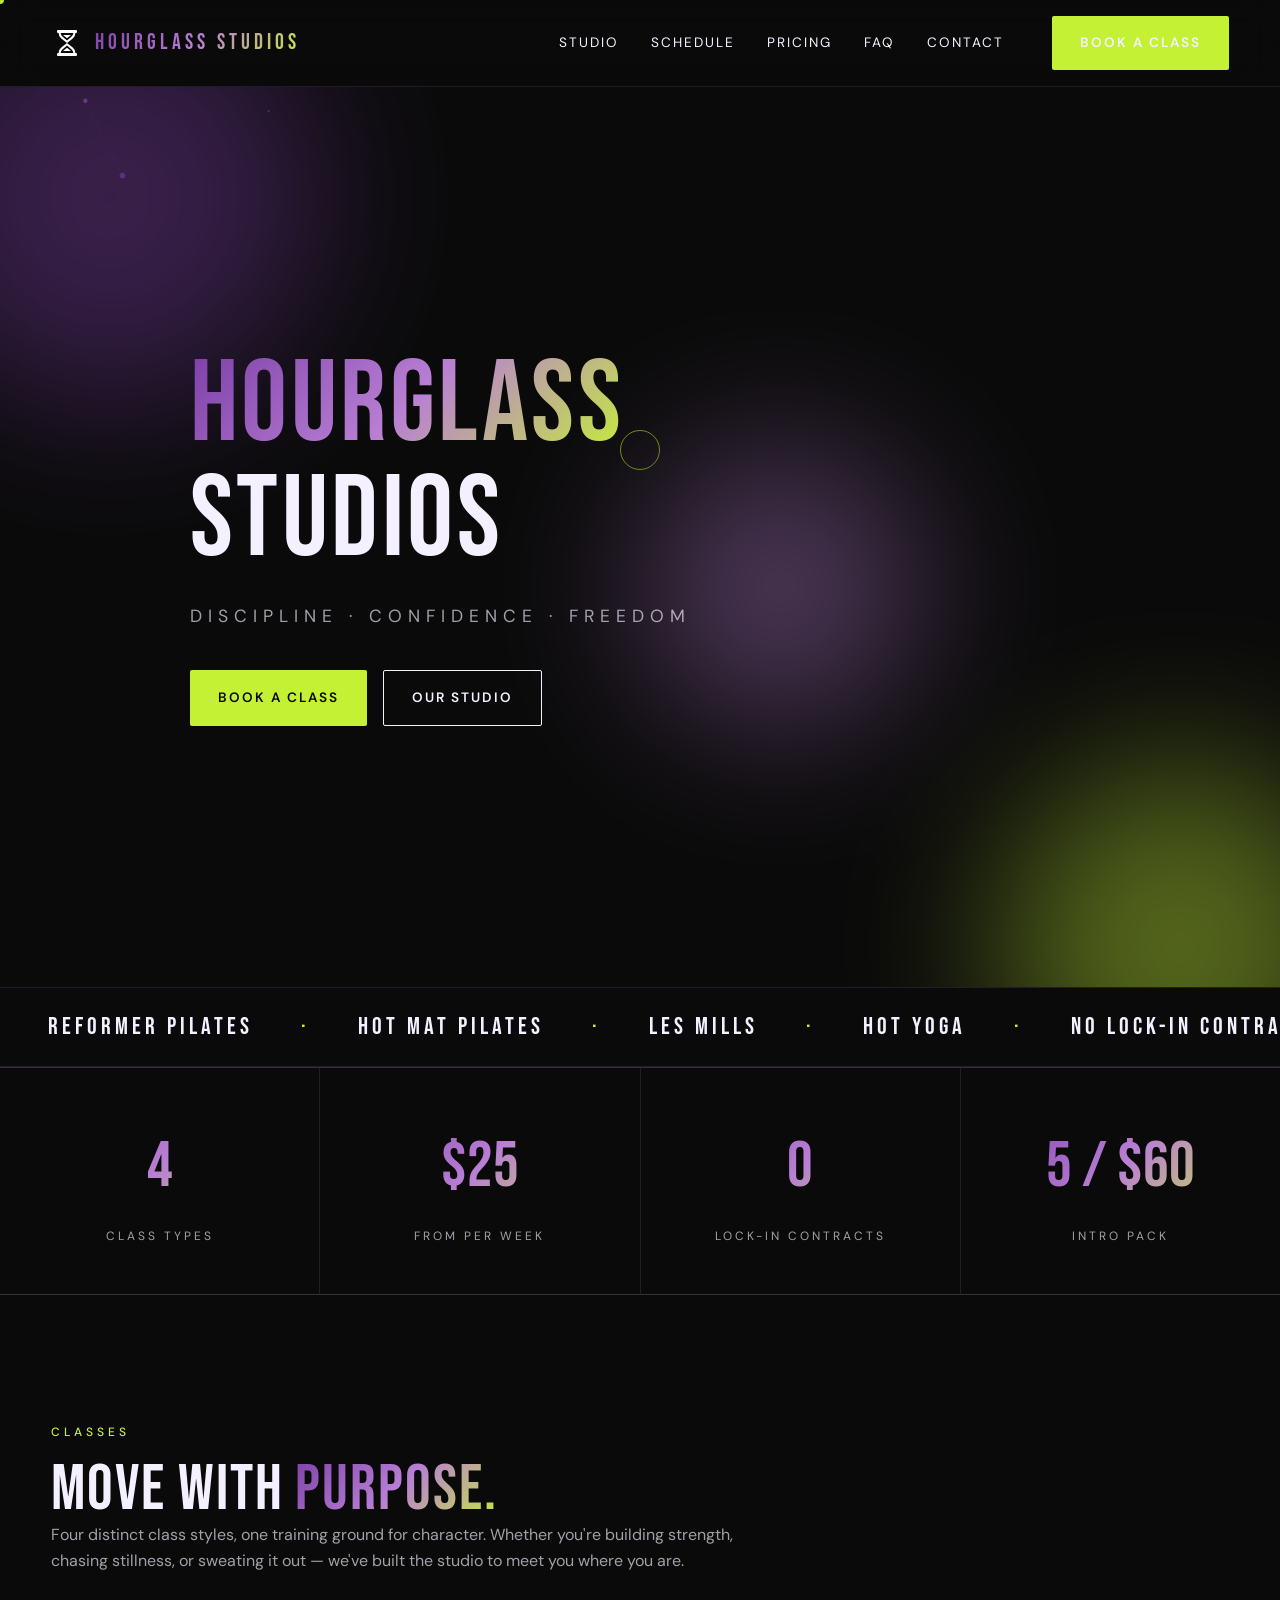
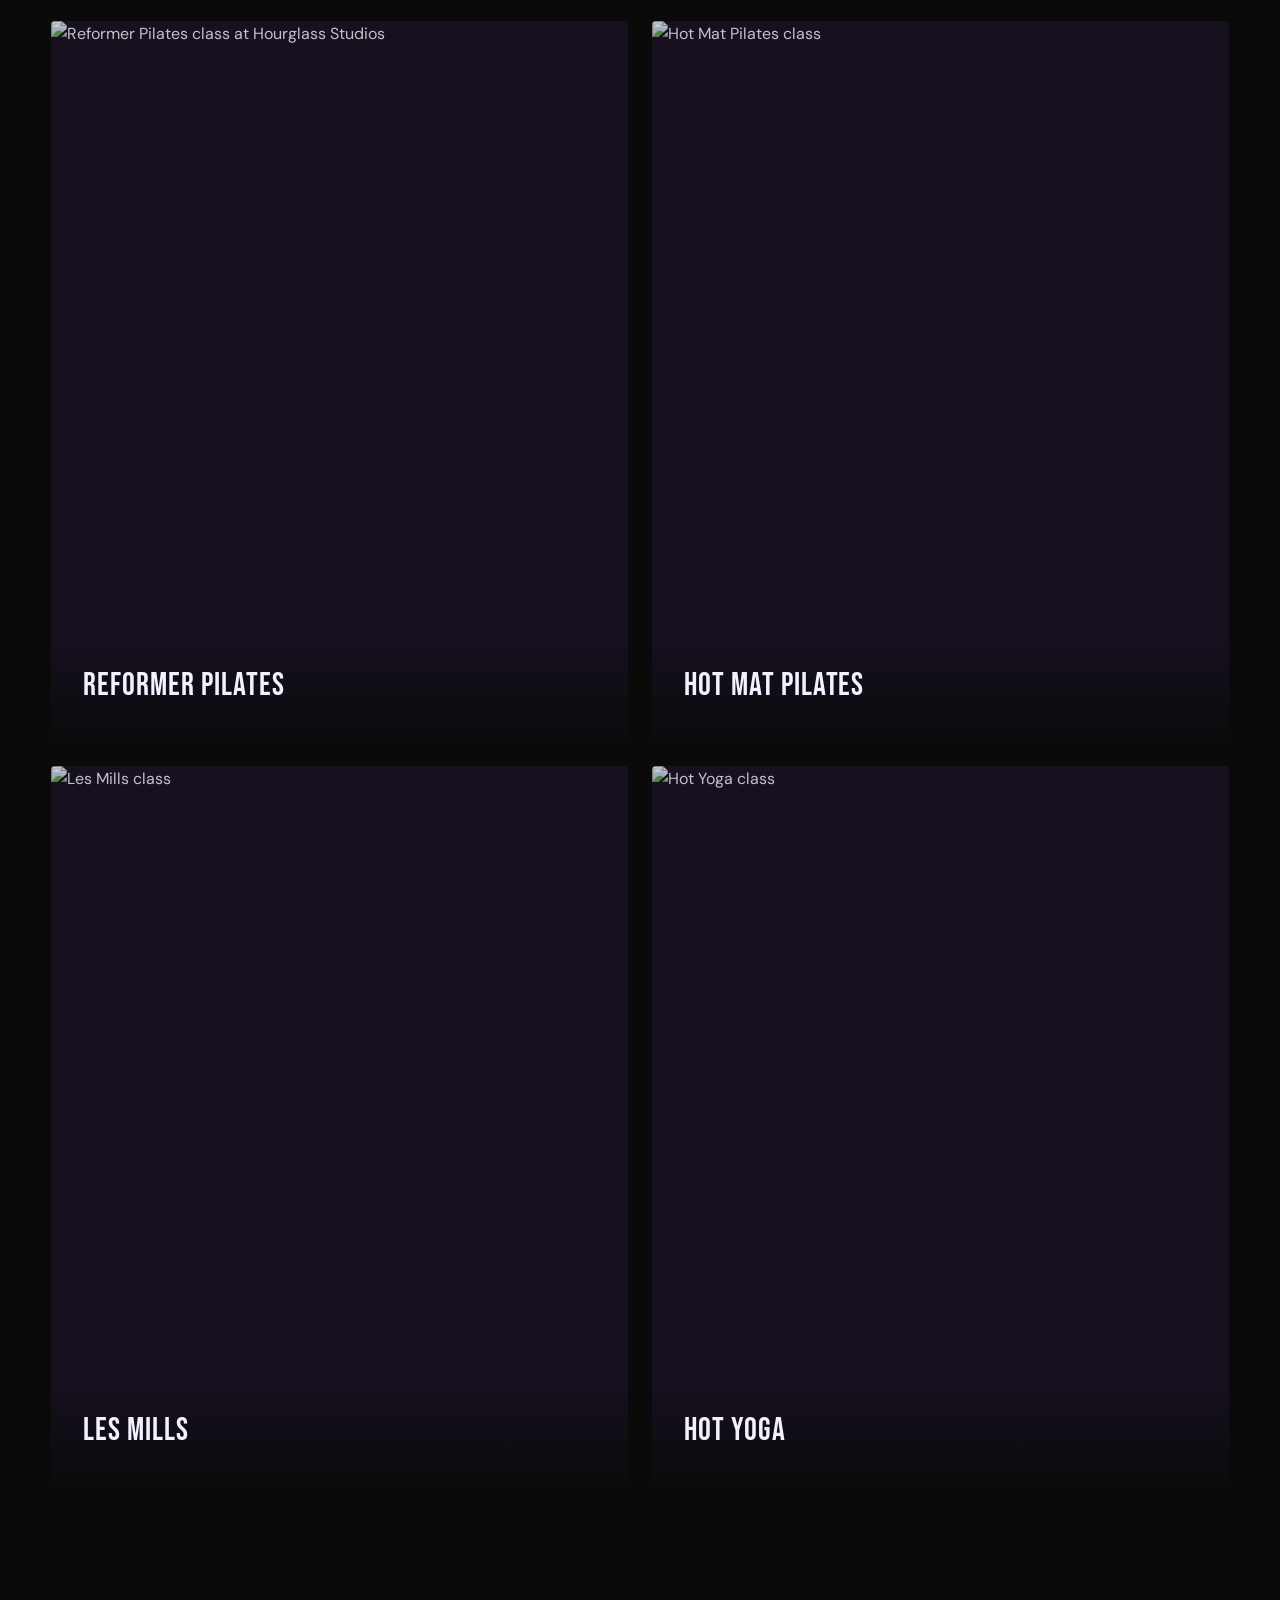
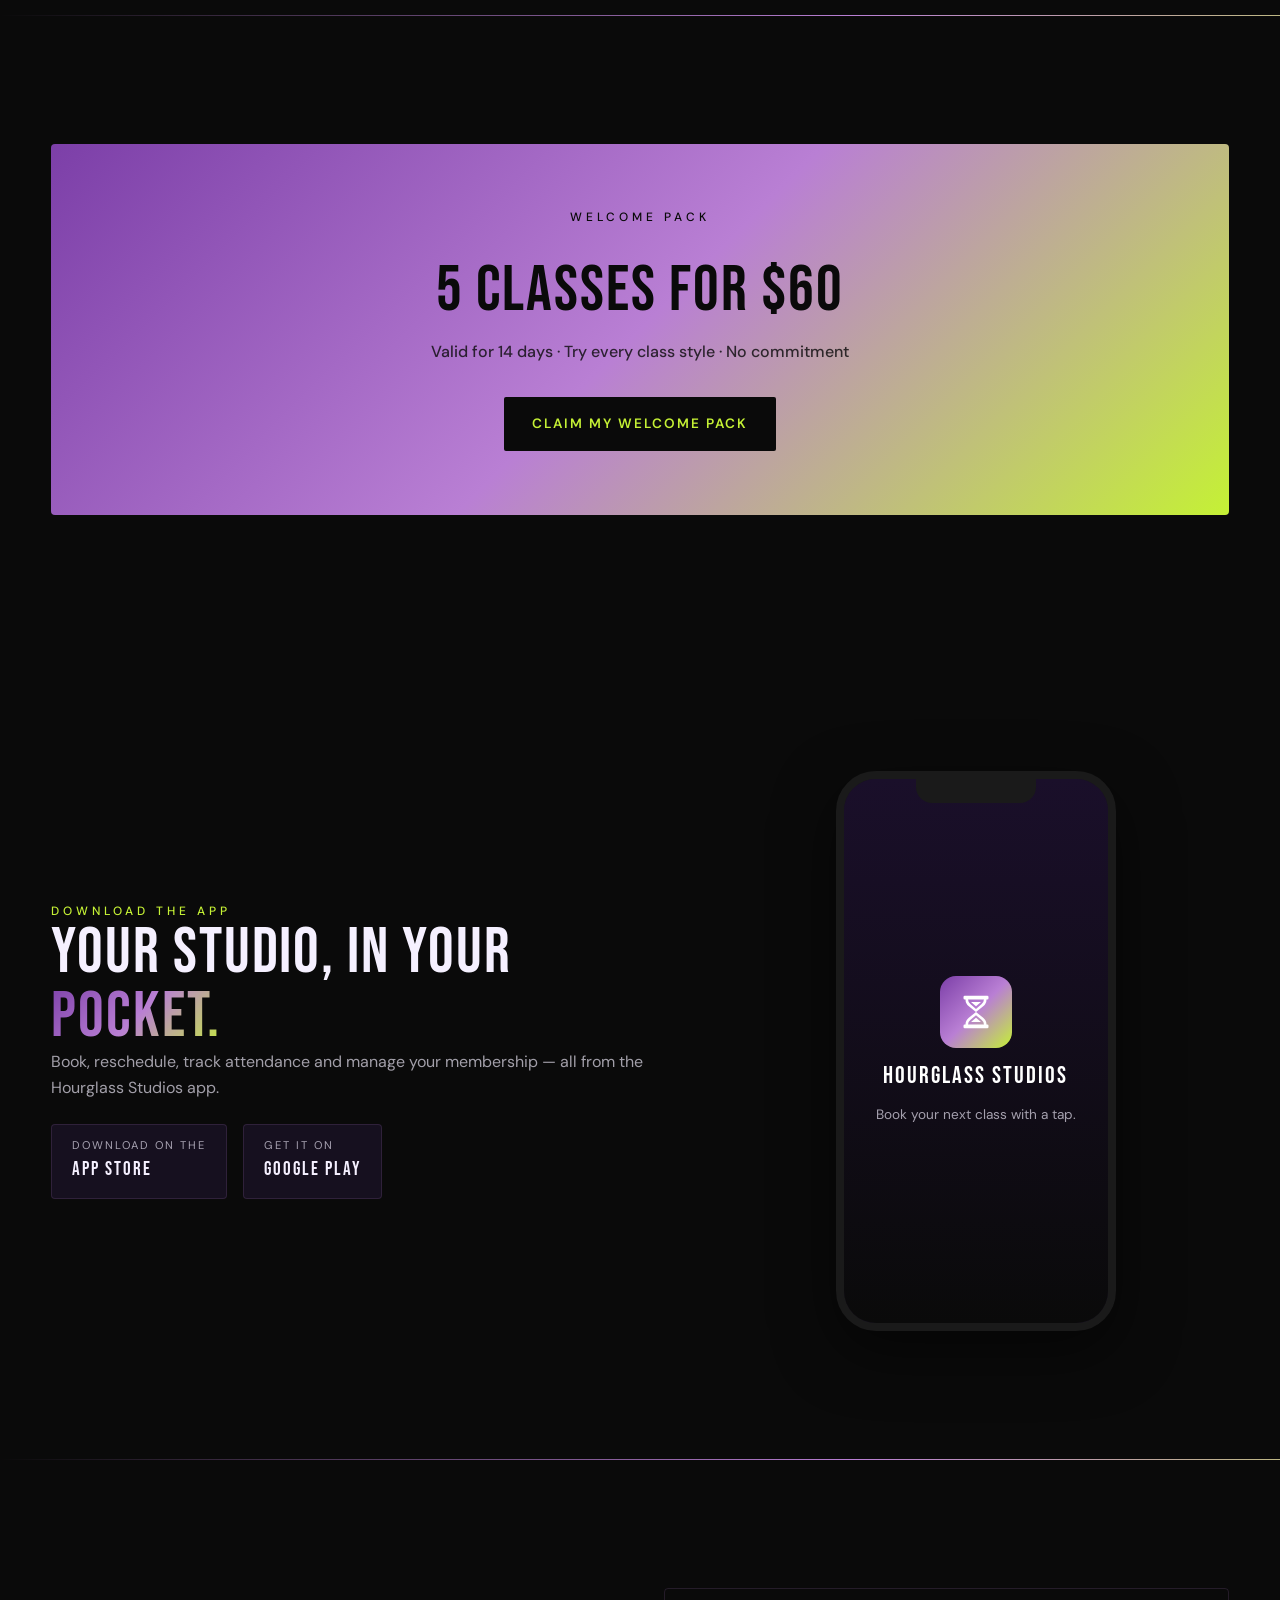
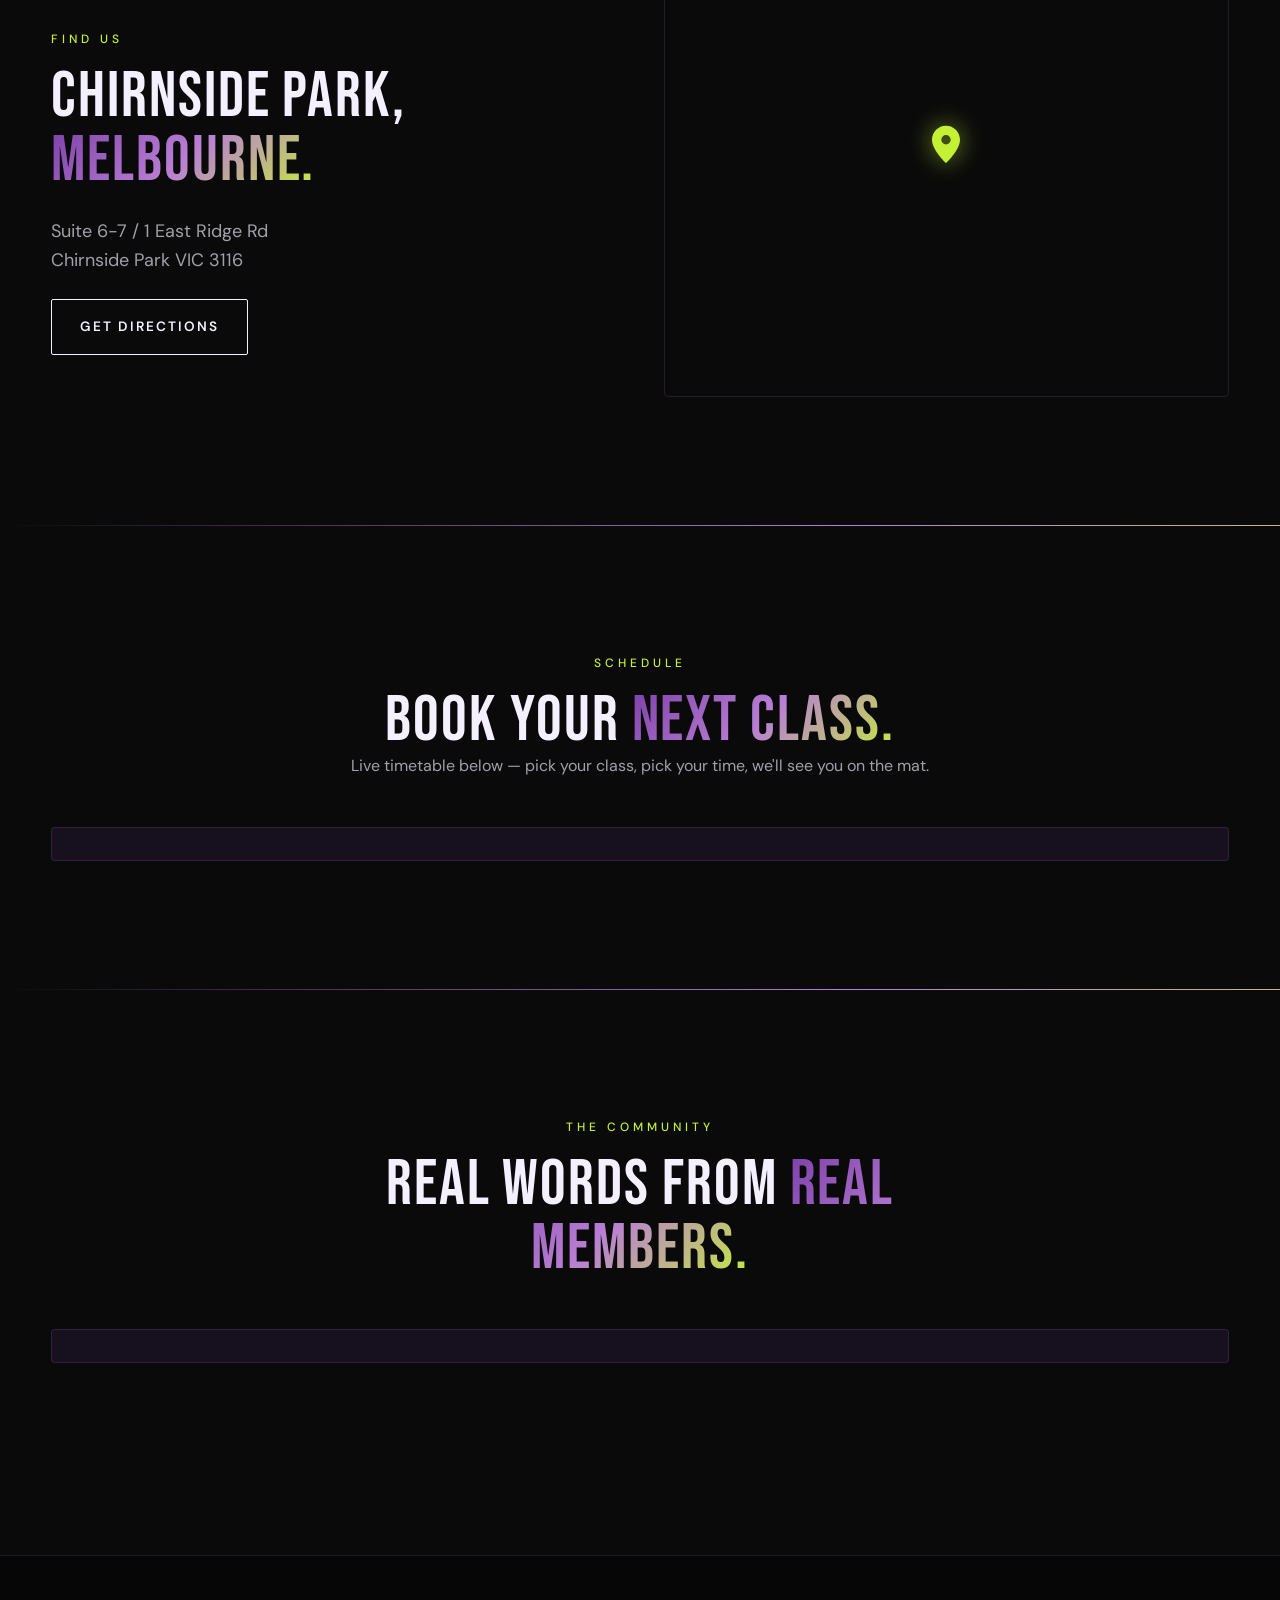
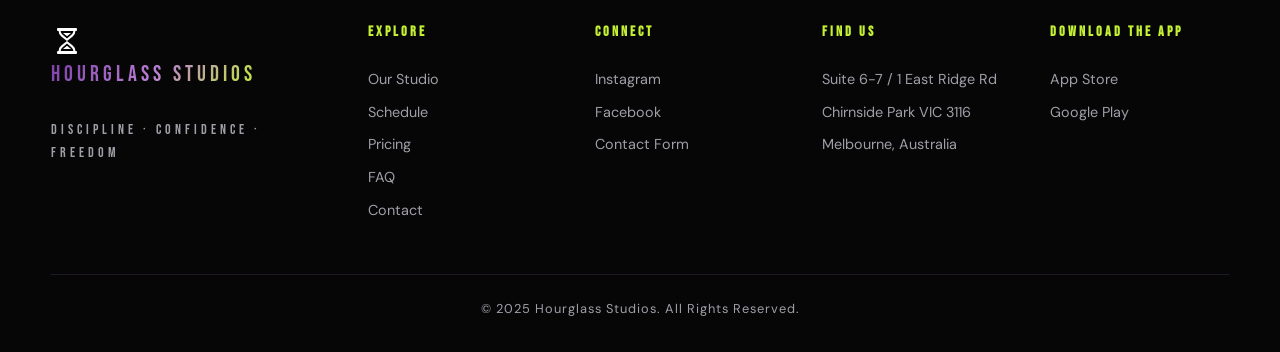
==== commit 74a796d3: "Build Hourglass Studios multi-page static website Adds full boutique fitness studio site: home, stud" ====
--- a/index.html
+++ b/index.html
@@ -1,329 +1,373 @@
 <!DOCTYPE html>
 <html lang="en">
 <head>
-  <meta charset="UTF-8" />
-  <meta name="viewport" content="width=device-width, initial-scale=1.0" />
-  <title>Hourglass Studios — Move. Breathe. Belong.</title>
-  <meta name="description" content="A community-driven movement studio in Australia. Pilates, yoga, strength &amp; mindful movement — held in a space designed for connection." />
-  <link rel="icon" type="image/svg+xml" href="assets/logo/logo.svg" />
-  <link rel="preconnect" href="https://fonts.googleapis.com" />
-  <link rel="preconnect" href="https://fonts.gstatic.com" crossorigin />
-  <link href="https://fonts.googleapis.com/css2?family=Fraunces:opsz,wght@9..144,400;9..144,500;9..144,600;9..144,700&family=Inter:wght@400;500;600;700&display=swap" rel="stylesheet" />
-  <link rel="stylesheet" href="css/styles.css" />
+  <meta charset="UTF-8">
+  <meta name="viewport" content="width=device-width, initial-scale=1.0">
+  <title>Hourglass Studios | Reformer Pilates, Hot Mat & Yoga — Chirnside Park</title>
+  <meta name="description" content="Hourglass Studios is a boutique Pilates and yoga studio in Chirnside Park, Melbourne. Reformer Pilates, Hot Mat Pilates, Les Mills & Hot Yoga — no lock-in contracts.">
+  <link rel="canonical" href="https://hourglassstudios.com.au/">
+
+  <!-- Open Graph -->
+  <meta property="og:title" content="Hourglass Studios | Reformer Pilates, Hot Mat & Yoga — Chirnside Park">
+  <meta property="og:description" content="Discipline · Confidence · Freedom. Boutique Pilates and yoga in Chirnside Park, Melbourne.">
+  <meta property="og:image" content="https://hourglassstudios.com.au/images/hero-studio.jpg">
+  <meta property="og:url" content="https://hourglassstudios.com.au/">
+  <meta property="og:type" content="website">
+  <meta name="twitter:card" content="summary_large_image">
+
+  <link rel="icon" type="image/svg+xml" href="assets/logo.svg">
+
+  <!-- Fonts -->
+  <link rel="preconnect" href="https://fonts.googleapis.com">
+  <link rel="preconnect" href="https://fonts.gstatic.com" crossorigin>
+  <link href="https://fonts.googleapis.com/css2?family=Bebas+Neue&family=DM+Sans:wght@400;500;600;700&display=swap" rel="stylesheet">
+
+  <link rel="stylesheet" href="css/styles.css">
+
+  <!-- Google Tag Manager -->
+  <script>(function(w,d,s,l,i){w[l]=w[l]||[];w[l].push({'gtm.start':
+  new Date().getTime(),event:'gtm.js'});var f=d.getElementsByTagName(s)[0],
+  j=d.createElement(s),dl=l!='dataLayer'?'&l='+l:'';j.async=true;j.src=
+  'https://www.googletagmanager.com/gtm.js?id='+i+dl;f.parentNode.insertBefore(j,f);
+  })(window,document,'script','dataLayer','GTM-5RX7T87M');</script>
+  <!-- End Google Tag Manager -->
+
+  <!-- Meta Pixel Code -->
+  <script>
+  !function(f,b,e,v,n,t,s)
+  {if(f.fbq)return;n=f.fbq=function(){n.callMethod?
+  n.callMethod.apply(n,arguments):n.queue.push(arguments)};
+  if(!f._fbq)f._fbq=n;n.push=n;n.loaded=!0;n.version='2.0';
+  n.queue=[];t=b.createElement(e);t.async=!0;
+  t.src=v;s=b.getElementsByTagName(e)[0];
+  s.parentNode.insertBefore(t,s)}(window, document,'script',
+  'https://connect.facebook.net/en_US/fbevents.js');
+  fbq('init', '457081664136186');
+  fbq('track', 'PageView');
+  </script>
+  <noscript><img height="1" width="1" style="display:none"
+  src="https://www.facebook.com/tr?id=457081664136186&ev=PageView&noscript=1"
+  /></noscript>
+  <!-- End Meta Pixel Code -->
 </head>
 <body>
-
-  <!-- ===== NAV ===== -->
-  <nav class="nav">
-    <div class="nav-inner">
-      <a href="index.html" class="nav-logo">
-        <img src="assets/logo/logo.svg" alt="Hourglass Studios" />
+  <!-- Google Tag Manager (noscript) -->
+  <noscript><iframe src="https://www.googletagmanager.com/ns.html?id=GTM-5RX7T87M"
+  height="0" width="0" style="display:none;visibility:hidden"></iframe></noscript>
+  <!-- End Google Tag Manager (noscript) -->
+
+  <!-- ============ NAV ============ -->
+  <header class="nav">
+    <div class="container nav-inner">
+      <a class="brand" href="index.html" aria-label="Hourglass Studios home">
+        <img src="assets/logo.svg" alt="" height="32">
+        <span class="wordmark">HOURGLASS STUDIOS</span>
       </a>
-      <ul class="nav-links">
-        <li><a href="index.html">Home</a></li>
-        <li><a href="about.html">About</a></li>
-        <li><a href="classes.html">Classes</a></li>
-        <li><a href="community.html">Community</a></li>
-        <li><a href="testimonials.html">Testimonials</a></li>
-        <li><a href="contact.html">Contact</a></li>
-        <li><a href="classes.html" class="btn btn-primary nav-cta">Book a class <span class="arrow">→</span></a></li>
-      </ul>
-      <button class="nav-burger" aria-label="Menu"><span></span><span></span><span></span></button>
-    </div>
-  </nav>
-  <div class="nav-mobile">
-    <a href="index.html">Home</a>
-    <a href="about.html">About</a>
-    <a href="classes.html">Classes</a>
-    <a href="community.html">Community</a>
-    <a href="testimonials.html">Testimonials</a>
-    <a href="contact.html">Contact</a>
-    <a href="classes.html" class="btn btn-primary" style="margin-top:1rem;">Book a class →</a>
+      <nav class="nav-links" aria-label="Primary">
+        <a href="studio.html">Studio</a>
+        <a href="index.html#schedule">Schedule</a>
+        <a href="pricing.html">Pricing</a>
+        <a href="faq.html">FAQ</a>
+        <a href="contact.html">Contact</a>
+        <a href="index.html#schedule" class="btn btn-primary nav-cta">Book a Class</a>
+      </nav>
+      <button class="hamburger" aria-label="Open menu" aria-expanded="false">
+        <span></span><span></span><span></span>
+      </button>
+    </div>
+  </header>
+
+  <!-- ============ HERO ============ -->
+  <section class="hero">
+    <div class="hero-bg" style="background-image:url('images/hero-studio.jpg');"></div>
+    <canvas id="particles"></canvas>
+    <div class="orbs">
+      <span class="orb p"></span>
+      <span class="orb g"></span>
+      <span class="orb m"></span>
+    </div>
+    <div class="container hero-inner">
+      <h1>
+        <span class="line"><span class="gradient-text">HOURGLASS</span></span>
+        <span class="line"><span>STUDIOS</span></span>
+      </h1>
+      <p class="sub">discipline · confidence · freedom</p>
+      <div class="cta-row">
+        <a href="#schedule" class="btn btn-primary">Book a Class</a>
+        <a href="studio.html" class="btn btn-outline">Our Studio</a>
+      </div>
+    </div>
+  </section>
+
+  <!-- ============ TICKER ============ -->
+  <div class="ticker" aria-hidden="true">
+    <div class="ticker-track">
+      <span class="ticker-item">Reformer Pilates</span>
+      <span class="ticker-item accent">·</span>
+      <span class="ticker-item">Hot Mat Pilates</span>
+      <span class="ticker-item accent">·</span>
+      <span class="ticker-item">Les Mills</span>
+      <span class="ticker-item accent">·</span>
+      <span class="ticker-item">Hot Yoga</span>
+      <span class="ticker-item accent">·</span>
+      <span class="ticker-item">No Lock-In Contracts</span>
+      <span class="ticker-item accent">·</span>
+      <span class="ticker-item">Chirnside Park</span>
+      <span class="ticker-item accent">·</span>
+      <!-- duplicate for seamless loop -->
+      <span class="ticker-item">Reformer Pilates</span>
+      <span class="ticker-item accent">·</span>
+      <span class="ticker-item">Hot Mat Pilates</span>
+      <span class="ticker-item accent">·</span>
+      <span class="ticker-item">Les Mills</span>
+      <span class="ticker-item accent">·</span>
+      <span class="ticker-item">Hot Yoga</span>
+      <span class="ticker-item accent">·</span>
+      <span class="ticker-item">No Lock-In Contracts</span>
+      <span class="ticker-item accent">·</span>
+      <span class="ticker-item">Chirnside Park</span>
+      <span class="ticker-item accent">·</span>
+    </div>
   </div>
 
-  <!-- ===== HERO ===== -->
-  <header class="hero">
-    <div class="hero-bg">
-      <span class="blob b1"></span>
-      <span class="blob b2"></span>
-      <span class="blob b3"></span>
-    </div>
-    <div class="container hero-grid">
-      <div>
-        <span class="eyebrow">A community studio</span>
-        <h1>
-          <span class="word">Move.</span>
-          <span class="word">Breathe.</span>
-          <span class="word"><em class="gradient-text">Belong.</em></span>
-        </h1>
-        <p class="lead">
-          Hourglass Studios is more than a movement space — it's a place where neighbours
-          become friends, every body is celebrated, and every class ends with a smile.
-        </p>
-        <div class="hero-ctas">
-          <a href="classes.html" class="btn btn-primary">View the schedule <span class="arrow">→</span></a>
-          <a href="about.html" class="btn btn-ghost">Our story</a>
-        </div>
-        <div class="hero-meta">
-          <div class="item"><strong data-count="40" data-suffix="+">0</strong><span>Classes a week</span></div>
-          <div class="item"><strong data-count="12">0</strong><span>Inspiring teachers</span></div>
-          <div class="item"><strong data-count="2000" data-suffix="+">0</strong><span>Members &amp; counting</span></div>
-        </div>
-      </div>
-      <div class="hero-collage">
-        <div class="collage-card cc-1">
-          <img src="https://images.unsplash.com/photo-1518611012118-696072aa579a?w=900&q=80" alt="Members in a Pilates class" loading="lazy"/>
-        </div>
-        <div class="collage-card cc-2">
-          <img src="https://images.unsplash.com/photo-1599447421416-3414500d18a5?w=700&q=80" alt="Friends laughing in studio" loading="lazy"/>
-        </div>
-        <div class="collage-card cc-3">
-          <img src="https://images.unsplash.com/photo-1591291621164-2c6367723315?w=600&q=80" alt="Reformer Pilates" loading="lazy"/>
-        </div>
-        <div class="collage-tag">Live now · Sunset Flow</div>
-      </div>
-    </div>
-  </header>
-
-  <!-- ===== MARQUEE ===== -->
-  <div class="marquee">
-    <div class="marquee-track">
-      <span class="marquee-item">Reformer Pilates <span class="dot"></span></span>
-      <span class="marquee-item">Vinyasa Flow <span class="dot"></span></span>
-      <span class="marquee-item">Mat Pilates <span class="dot"></span></span>
-      <span class="marquee-item">Yin &amp; Restore <span class="dot"></span></span>
-      <span class="marquee-item">Strength + Mobility <span class="dot"></span></span>
-      <span class="marquee-item">Sound Healing <span class="dot"></span></span>
-      <span class="marquee-item">Community Events <span class="dot"></span></span>
-    </div>
-  </div>
-
-  <!-- ===== WHY US / FEATURES ===== -->
+  <!-- ============ STATS ============ -->
+  <section style="padding:0;">
+    <div class="stats">
+      <div class="stat reveal">
+        <div class="num">4</div>
+        <div class="label">Class Types</div>
+      </div>
+      <div class="stat reveal delay-1">
+        <div class="num">$25</div>
+        <div class="label">From Per Week</div>
+      </div>
+      <div class="stat reveal delay-2">
+        <div class="num">0</div>
+        <div class="label">Lock-In Contracts</div>
+      </div>
+      <div class="stat reveal delay-3">
+        <div class="num">5 / $60</div>
+        <div class="label">Intro Pack</div>
+      </div>
+    </div>
+  </section>
+
+  <!-- ============ CLASSES ============ -->
   <section>
     <div class="container">
       <div class="section-head reveal">
-        <span class="eyebrow">Why Hourglass</span>
-        <h2>A studio shaped <em class="gradient-text">by the people</em> who fill it.</h2>
-        <p>From your first class to your hundredth, you’ll find familiar faces, expert teachers and a space that feels like home.</p>
-      </div>
-      <div class="features">
-        <div class="feature-card reveal delay-1">
-          <div class="feature-icon">🌿</div>
-          <h3>Welcoming for every body</h3>
-          <p>No matter your level, age or background — the door is open. Beginners are not just welcomed, they’re cheered on.</p>
-        </div>
-        <div class="feature-card reveal delay-2">
-          <div class="feature-icon">💜</div>
-          <h3>Real community, real connection</h3>
-          <p>Post-class coffee catch-ups, member events, and a culture where people remember your name (and your favourite reformer).</p>
-        </div>
-        <div class="feature-card reveal delay-3">
-          <div class="feature-icon">✨</div>
-          <h3>Teachers who care deeply</h3>
-          <p>Every instructor at Hourglass is hand-picked for their expertise <em>and</em> their warmth. You’ll feel the difference.</p>
-        </div>
-      </div>
-    </div>
-  </section>
-
-  <!-- ===== STORY SPLIT ===== -->
-  <section style="background: var(--paper);">
-    <div class="container split">
-      <div class="split-image reveal-scale">
-        <img src="https://images.unsplash.com/photo-1545205597-3d9d02c29597?w=900&q=80" alt="Inside the Hourglass studio" loading="lazy"/>
-      </div>
-      <div>
-        <span class="eyebrow reveal">Our story</span>
-        <h2 class="reveal delay-1">Built on the simple idea that <em class="gradient-text">movement is better together.</em></h2>
-        <p class="reveal delay-2">Hourglass began with a question — what if a studio could feel less like a gym and more like a Sunday morning with friends? Today, we host classes, workshops and events that bring our local community closer with every breath.</p>
-        <p class="reveal delay-3">From sunrise reformer to candle-lit yin, every class is an invitation to slow down, show up, and belong.</p>
-        <div class="reveal delay-4" style="margin-top:2rem;">
-          <a href="about.html" class="btn btn-primary">Read our story <span class="arrow">→</span></a>
-        </div>
-      </div>
-    </div>
-  </section>
-
-  <!-- ===== CLASSES PREVIEW ===== -->
-  <section>
-    <div class="container">
-      <div class="section-head reveal">
-        <span class="eyebrow">What we offer</span>
-        <h2>Classes for every <em class="gradient-text">mood &amp; moment.</em></h2>
-        <p>From energising morning flows to deeply restorative evenings — find your favourite.</p>
-      </div>
+        <p class="eyebrow">Classes</p>
+        <h2>Move with <span class="gradient-text">purpose.</span></h2>
+        <p>Four distinct class styles, one training ground for character. Whether you're building strength, chasing stillness, or sweating it out — we've built the studio to meet you where you are.</p>
+      </div>
+
       <div class="classes-grid">
-        <a href="classes.html" class="class-card reveal delay-1">
-          <img src="https://images.unsplash.com/photo-1592432678016-e910b452f9a2?w=700&q=80" alt="Reformer Pilates" loading="lazy"/>
-          <div class="meta"><span class="tag">Signature</span><h3>Reformer Pilates</h3><p>Strong, slow, and supremely satisfying.</p></div>
-        </a>
-        <a href="classes.html" class="class-card reveal delay-2">
-          <img src="https://images.unsplash.com/photo-1575052814086-f385e2e2ad1b?w=700&q=80" alt="Vinyasa Yoga" loading="lazy"/>
-          <div class="meta"><span class="tag">Yoga</span><h3>Vinyasa Flow</h3><p>Move with breath, end with bliss.</p></div>
-        </a>
-        <a href="classes.html" class="class-card reveal delay-3">
-          <img src="https://images.unsplash.com/photo-1518310383802-640c2de311b2?w=700&q=80" alt="Mat Pilates" loading="lazy"/>
-          <div class="meta"><span class="tag">Pilates</span><h3>Mat Pilates</h3><p>Core, control and a whole lot of fun.</p></div>
-        </a>
-        <a href="classes.html" class="class-card reveal delay-4">
-          <img src="https://images.unsplash.com/photo-1506126613408-eca07ce68773?w=700&q=80" alt="Yin Yoga" loading="lazy"/>
-          <div class="meta"><span class="tag">Restore</span><h3>Yin &amp; Sound</h3><p>Candles, stillness, vibration. Pure restoration.</p></div>
-        </a>
-      </div>
-    </div>
-  </section>
-
-  <!-- ===== INSTAGRAM / COMMUNITY ===== -->
-  <section class="community-section">
-    <div class="container">
-      <div class="section-head reveal">
-        <span class="eyebrow">@hourglassstudios_hs</span>
-        <h2>Our <em class="gradient-text">community</em>, on Instagram.</h2>
-        <p>Real members. Real moments. Real magic. Tag us — we love sharing your milestones.</p>
-      </div>
-      <div class="ig-grid">
-        <a class="ig-tile reveal delay-1" href="https://www.instagram.com/hourglassstudios_hs/" target="_blank" rel="noopener">
-          <img src="https://images.unsplash.com/photo-1599447421416-3414500d18a5?w=500&q=80" alt="Community moment" loading="lazy"/>
-          <span class="ig-icon">↗</span>
-        </a>
-        <a class="ig-tile reveal delay-2" href="https://www.instagram.com/hourglassstudios_hs/" target="_blank" rel="noopener">
-          <img src="https://images.unsplash.com/photo-1518611012118-696072aa579a?w=500&q=80" alt="Pilates session" loading="lazy"/>
-          <span class="ig-icon">↗</span>
-        </a>
-        <a class="ig-tile reveal delay-3" href="https://www.instagram.com/hourglassstudios_hs/" target="_blank" rel="noopener">
-          <img src="https://images.unsplash.com/photo-1593810451137-5dc55105dace?w=500&q=80" alt="Studio space" loading="lazy"/>
-          <span class="ig-icon">↗</span>
-        </a>
-        <a class="ig-tile reveal delay-4" href="https://www.instagram.com/hourglassstudios_hs/" target="_blank" rel="noopener">
-          <img src="https://images.unsplash.com/photo-1571019613454-1cb2f99b2d8b?w=500&q=80" alt="Group class" loading="lazy"/>
-          <span class="ig-icon">↗</span>
-        </a>
-        <a class="ig-tile reveal delay-1" href="https://www.instagram.com/hourglassstudios_hs/" target="_blank" rel="noopener">
-          <img src="https://images.unsplash.com/photo-1599447332411-fd1b1ab97f43?w=500&q=80" alt="Yoga moment" loading="lazy"/>
-          <span class="ig-icon">↗</span>
-        </a>
-        <a class="ig-tile reveal delay-2" href="https://www.instagram.com/hourglassstudios_hs/" target="_blank" rel="noopener">
-          <img src="https://images.unsplash.com/photo-1506126613408-eca07ce68773?w=500&q=80" alt="Mat class" loading="lazy"/>
-          <span class="ig-icon">↗</span>
-        </a>
-        <a class="ig-tile reveal delay-3" href="https://www.instagram.com/hourglassstudios_hs/" target="_blank" rel="noopener">
-          <img src="https://images.unsplash.com/photo-1591291621164-2c6367723315?w=500&q=80" alt="Reformer" loading="lazy"/>
-          <span class="ig-icon">↗</span>
-        </a>
-        <a class="ig-tile reveal delay-4" href="https://www.instagram.com/hourglassstudios_hs/" target="_blank" rel="noopener">
-          <img src="https://images.unsplash.com/photo-1545205597-3d9d02c29597?w=500&q=80" alt="Studio interior" loading="lazy"/>
-          <span class="ig-icon">↗</span>
-        </a>
-      </div>
-      <div style="text-align:center; margin-top: 3rem;">
-        <a href="https://www.instagram.com/hourglassstudios_hs/" target="_blank" rel="noopener" class="btn btn-ghost">Follow @hourglassstudios_hs <span class="arrow">→</span></a>
-      </div>
-    </div>
-  </section>
-
-  <!-- ===== STATS ===== -->
-  <section class="stats">
-    <div class="container">
-      <div class="stats-grid">
-        <div class="reveal"><span class="stat-num"><span data-count="2000" data-suffix="+">0</span></span><span class="stat-label">Members in our community</span></div>
-        <div class="reveal delay-1"><span class="stat-num"><span data-count="40" data-suffix="+">0</span></span><span class="stat-label">Classes every week</span></div>
-        <div class="reveal delay-2"><span class="stat-num"><span data-count="12">0</span></span><span class="stat-label">Inspiring instructors</span></div>
-        <div class="reveal delay-3"><span class="stat-num"><span data-count="98" data-suffix="%">0</span></span><span class="stat-label">Members who recommend us</span></div>
-      </div>
-    </div>
-  </section>
-
-  <!-- ===== TESTIMONIALS PREVIEW ===== -->
-  <section>
-    <div class="container">
-      <div class="section-head reveal">
-        <span class="eyebrow">Loved by our members</span>
-        <h2>Stories from <em class="gradient-text">the studio floor.</em></h2>
-      </div>
-      <div class="quotes-grid">
-        <div class="quote-card reveal delay-1">
-          <span class="mark">“</span>
-          <p>I came for the Pilates and stayed for the people. Hourglass genuinely feels like a second home.</p>
-          <div class="author"><div class="avatar">M</div><div><strong>Maya R.</strong><span>Member since 2022</span></div></div>
-        </div>
-        <div class="quote-card reveal delay-2">
-          <span class="mark">“</span>
-          <p>The teachers actually know me — my goals, my injuries, my little wins. That changes everything.</p>
-          <div class="author"><div class="avatar">J</div><div><strong>Jess L.</strong><span>Reformer regular</span></div></div>
-        </div>
-        <div class="quote-card reveal delay-3">
-          <span class="mark">“</span>
-          <p>I’ve never walked into a fitness space and felt this safe and seen. The vibe at Hourglass is something special.</p>
-          <div class="author"><div class="avatar">A</div><div><strong>Aisha K.</strong><span>Yin &amp; Yoga</span></div></div>
-        </div>
-      </div>
-      <div style="text-align:center; margin-top: 3rem;">
-        <a href="testimonials.html" class="btn btn-ghost">Read more stories <span class="arrow">→</span></a>
-      </div>
-    </div>
-  </section>
-
-  <!-- ===== CTA ===== -->
-  <section>
-    <div class="container">
-      <div class="cta-banner reveal-scale">
-        <span class="eyebrow" style="color: rgba(255,255,255,0.85); -webkit-text-fill-color: rgba(255,255,255,0.85); background: none;">Your first class is on us</span>
-        <h2>Come move with us.</h2>
-        <p>New here? Try any class free this week — no contracts, no commitments, just a warm welcome.</p>
-        <a href="classes.html" class="btn">Claim your free class <span class="arrow">→</span></a>
-      </div>
-    </div>
-  </section>
-
-  <!-- ===== FOOTER ===== -->
-  <footer class="footer">
+        <article class="class-card reveal">
+          <img src="images/reformer-pilates.jpg" alt="Reformer Pilates class at Hourglass Studios" loading="lazy">
+          <div class="card-body">
+            <h3>Reformer Pilates</h3>
+            <p>Targeted strength and control on the reformer. Low-impact, high-return — lengthen, tone and restore with every spring.</p>
+          </div>
+        </article>
+
+        <article class="class-card reveal delay-1">
+          <img src="images/hot-mat-pilates.jpg" alt="Hot Mat Pilates class" loading="lazy">
+          <div class="card-body">
+            <h3>Hot Mat Pilates</h3>
+            <p>Classical Pilates meets heat. Deep core work in a warmed studio — mobility, focus and sweat in equal measure.</p>
+          </div>
+        </article>
+
+        <article class="class-card reveal delay-2">
+          <img src="images/les-mills.jpg" alt="Les Mills class" loading="lazy">
+          <div class="card-body">
+            <h3>Les Mills</h3>
+            <p>Globally programmed strength, conditioning and cardio. Expertly scaled, music-driven, and designed to push you forward.</p>
+          </div>
+        </article>
+
+        <article class="class-card reveal delay-3">
+          <img src="images/hot-yoga.jpg" alt="Hot Yoga class" loading="lazy">
+          <div class="card-body">
+            <h3>Hot Yoga</h3>
+            <p>Breath, heat and release. Flow sequences that build flexibility, calm the mind, and leave you centred.</p>
+          </div>
+        </article>
+      </div>
+    </div>
+  </section>
+
+  <div class="divider"></div>
+
+  <!-- ============ WELCOME BANNER ============ -->
+  <section>
+    <div class="container reveal">
+      <div class="banner">
+        <p class="eyebrow" style="color:#0a0a0a;">Welcome Pack</p>
+        <h2>5 Classes for $60</h2>
+        <p>Valid for 14 days · Try every class style · No commitment</p>
+        <a href="#schedule" class="btn btn-primary">Claim My Welcome Pack</a>
+      </div>
+    </div>
+  </section>
+
+  <!-- ============ APP DOWNLOAD ============ -->
+  <section>
+    <div class="container">
+      <div class="app-download">
+        <div class="reveal">
+          <p class="eyebrow">Download the App</p>
+          <h2>Your studio, in your <span class="gradient-text">pocket.</span></h2>
+          <p>Book, reschedule, track attendance and manage your membership — all from the Hourglass Studios app.</p>
+          <div class="store-badges">
+            <a class="store-badge" href="https://apps.apple.com/au/app/hourglass-studios/id6752650697" target="_blank" rel="noopener">
+              <div>
+                <div class="sb-caption">Download on the</div>
+                <div class="sb-name">App Store</div>
+              </div>
+            </a>
+            <a class="store-badge" href="https://play.google.com/store/apps/details?id=com.ribbon.hourglassstudios" target="_blank" rel="noopener">
+              <div>
+                <div class="sb-caption">Get it on</div>
+                <div class="sb-name">Google Play</div>
+              </div>
+            </a>
+          </div>
+        </div>
+
+        <div class="reveal delay-2" style="position:relative;">
+          <span class="pulse-ring"></span>
+          <span class="pulse-ring r2"></span>
+          <span class="pulse-ring r3"></span>
+          <div class="phone-mockup">
+            <div class="phone-screen">
+              <div class="icon"><img src="assets/logo.svg" alt=""></div>
+              <h4>HOURGLASS STUDIOS</h4>
+              <p>Book your next class with a tap.</p>
+            </div>
+          </div>
+        </div>
+      </div>
+    </div>
+  </section>
+
+  <div class="divider"></div>
+
+  <!-- ============ LOCATION ============ -->
+  <section>
+    <div class="container">
+      <div class="location">
+        <div class="address-block reveal">
+          <p class="eyebrow">Find Us</p>
+          <h2>Chirnside Park, <span class="gradient-text">Melbourne.</span></h2>
+          <address>
+            Suite 6-7 / 1 East Ridge Rd<br>
+            Chirnside Park VIC 3116
+          </address>
+          <a href="contact.html" class="btn btn-outline">Get Directions</a>
+        </div>
+        <div class="map-wrap reveal delay-1">
+          <iframe
+            src="https://maps.google.com/maps?q=1+East+Ridge+Rd+Chirnside+Park+VIC+3116&output=embed"
+            loading="lazy" title="Map to Hourglass Studios"
+            referrerpolicy="no-referrer-when-downgrade"></iframe>
+          <div class="pin" aria-hidden="true">
+            <svg width="28" height="40" viewBox="0 0 24 32" fill="currentColor"><path d="M12 0C5.4 0 0 5.4 0 12c0 9 12 20 12 20s12-11 12-20c0-6.6-5.4-12-12-12zm0 16a4 4 0 1 1 0-8 4 4 0 0 1 0 8z"/></svg>
+          </div>
+        </div>
+      </div>
+    </div>
+  </section>
+
+  <div class="divider"></div>
+
+  <!-- ============ SCHEDULE (MOMENCE) ============ -->
+  <section id="schedule">
+    <div class="container">
+      <div class="section-head reveal text-center" style="margin-left:auto;margin-right:auto;">
+        <p class="eyebrow">Schedule</p>
+        <h2>Book your <span class="gradient-text">next class.</span></h2>
+        <p>Live timetable below — pick your class, pick your time, we'll see you on the mat.</p>
+      </div>
+
+      <div class="widget-wrap reveal">
+        <style>
+        :root {
+          --momenceColorBackground: #16101f;
+          --momenceColorPrimary: 197, 241, 53;
+          --momenceColorBlack: 245, 240, 255;
+        }
+        </style>
+        <!-- MOMENCE_SCHEDULE_WIDGET_HERE -->
+      </div>
+    </div>
+  </section>
+
+  <div class="divider"></div>
+
+  <!-- ============ TESTIMONIALS (MOMENCE) ============ -->
+  <section>
+    <div class="container">
+      <div class="section-head reveal text-center" style="margin-left:auto;margin-right:auto;">
+        <p class="eyebrow">The Community</p>
+        <h2>Real words from <span class="gradient-text">real members.</span></h2>
+      </div>
+
+      <div class="widget-wrap reveal">
+        <style>
+        #momence-plugin-reviews {
+          --momenceReviewColorBackground: #16101f;
+          --momenceBorder: 1px solid rgba(185,127,212,0.15);
+          --momenceBorderRadius: 4px;
+          --momenceBoxShadow: 0px 4px 24px rgba(0,0,0,0.3);
+        }
+        </style>
+        <!-- MOMENCE_TESTIMONIALS_WIDGET_HERE -->
+      </div>
+    </div>
+  </section>
+
+  <!-- ============ FOOTER ============ -->
+  <footer>
     <div class="container">
       <div class="footer-grid">
-        <div class="footer-brand">
-          <div class="logo-row"><img src="assets/logo/logo.svg" alt="Hourglass Studios" /></div>
-          <p>A community-driven movement studio. Built on connection, breath and the belief that every body belongs.</p>
-          <div class="socials">
-            <a href="https://www.instagram.com/hourglassstudios_hs/" target="_blank" rel="noopener" aria-label="Instagram">
-              <svg width="18" height="18" viewBox="0 0 24 24" fill="none" stroke="currentColor" stroke-width="2"><rect x="3" y="3" width="18" height="18" rx="5"/><circle cx="12" cy="12" r="4"/><circle cx="17.5" cy="6.5" r="1" fill="currentColor"/></svg>
-            </a>
-            <a href="mailto:hello@hourglassstudios.com.au" aria-label="Email">
-              <svg width="18" height="18" viewBox="0 0 24 24" fill="none" stroke="currentColor" stroke-width="2"><rect x="3" y="5" width="18" height="14" rx="2"/><path d="M3 7l9 6 9-6"/></svg>
-            </a>
-          </div>
-        </div>
-        <div>
-          <h4>Studio</h4>
-          <ul>
-            <li><a href="about.html">About</a></li>
-            <li><a href="community.html">Community</a></li>
-            <li><a href="testimonials.html">Testimonials</a></li>
-          </ul>
-        </div>
-        <div>
-          <h4>Move</h4>
-          <ul>
-            <li><a href="classes.html">Classes</a></li>
-            <li><a href="classes.html#schedule">Schedule</a></li>
-            <li><a href="classes.html#pricing">Pricing</a></li>
-          </ul>
-        </div>
-        <div>
-          <h4>Connect</h4>
-          <ul>
-            <li><a href="contact.html">Contact</a></li>
-            <li><a href="https://www.instagram.com/hourglassstudios_hs/" target="_blank" rel="noopener">Instagram</a></li>
-            <li><a href="contact.html#faq">FAQs</a></li>
-          </ul>
-        </div>
-      </div>
-      <div class="footer-bottom">
-        <span>© <span id="year">2025</span> Hourglass Studios. Made with care.</span>
-        <span>hourglassstudios.com.au</span>
-      </div>
+        <div class="footer-col footer-brand">
+          <a class="brand" href="index.html">
+            <img src="assets/logo.svg" alt="" height="32">
+            <span class="wordmark">HOURGLASS STUDIOS</span>
+          </a>
+          <p class="tagline">discipline · confidence · freedom</p>
+        </div>
+        <div class="footer-col">
+          <h5>Explore</h5>
+          <a href="studio.html">Our Studio</a>
+          <a href="index.html#schedule">Schedule</a>
+          <a href="pricing.html">Pricing</a>
+          <a href="faq.html">FAQ</a>
+          <a href="contact.html">Contact</a>
+        </div>
+        <div class="footer-col">
+          <h5>Connect</h5>
+          <a href="https://www.instagram.com/hourglassstudios_hs/" target="_blank" rel="noopener">Instagram</a>
+          <a href="https://www.facebook.com/p/Hourglass-Studios-61563290399417/" target="_blank" rel="noopener">Facebook</a>
+          <a href="contact.html">Contact Form</a>
+        </div>
+        <div class="footer-col">
+          <h5>Find Us</h5>
+          <p>Suite 6-7 / 1 East Ridge Rd</p>
+          <p>Chirnside Park VIC 3116</p>
+          <p>Melbourne, Australia</p>
+        </div>
+        <div class="footer-col">
+          <h5>Download the App</h5>
+          <a href="https://apps.apple.com/au/app/hourglass-studios/id6752650697" target="_blank" rel="noopener">App Store</a>
+          <a href="https://play.google.com/store/apps/details?id=com.ribbon.hourglassstudios" target="_blank" rel="noopener">Google Play</a>
+        </div>
+      </div>
+      <div class="copyright">© 2025 Hourglass Studios. All Rights Reserved.</div>
     </div>
   </footer>
 
-  <script>document.getElementById('year').textContent = new Date().getFullYear();</script>
   <script src="js/main.js"></script>
 </body>
 </html>
--- a/css/styles.css
+++ b/css/styles.css
@@ -1,1071 +1,791 @@
-/* ====================================================
-   HOURGLASS STUDIOS — GLOBAL STYLESHEET
-   Brand: Purple + Green gradient accents, community vibe
-   ==================================================== */
-
-:root {
-  --purple-900: #2a0a4a;
-  --purple-700: #5b21b6;
-  --purple-500: #7c3aed;
-  --purple-300: #c4b5fd;
-  --green-700: #047857;
-  --green-500: #10b981;
-  --green-400: #34d399;
-  --green-300: #6ee7b7;
-  --ink: #14092b;
-  --ink-soft: #2b1758;
-  --cream: #fbf8ff;
-  --paper: #f3eefc;
-  --line: rgba(124, 58, 237, 0.15);
-  --grad-primary: linear-gradient(135deg, #7c3aed 0%, #10b981 100%);
-  --grad-soft: linear-gradient(135deg, rgba(124,58,237,0.15) 0%, rgba(16,185,129,0.15) 100%);
-  --grad-radial: radial-gradient(circle at 30% 30%, #7c3aed 0%, transparent 60%),
-                 radial-gradient(circle at 70% 70%, #10b981 0%, transparent 60%);
-  --shadow-soft: 0 18px 50px -25px rgba(91, 33, 182, 0.45);
-  --shadow-glow: 0 0 60px rgba(124, 58, 237, 0.35);
-  --radius-lg: 28px;
-  --radius-md: 18px;
-  --radius-sm: 10px;
-  --ease: cubic-bezier(0.22, 1, 0.36, 1);
-  --container: 1240px;
-}
+/* =============================================================
+   HOURGLASS STUDIOS — shared styles
+   ============================================================= */
 
 /* ---------- Reset ---------- */
 *, *::before, *::after { box-sizing: border-box; margin: 0; padding: 0; }
-html { scroll-behavior: smooth; }
+html { scroll-behavior: smooth; -webkit-font-smoothing: antialiased; }
 body {
-  font-family: 'Inter', -apple-system, BlinkMacSystemFont, 'Segoe UI', Roboto, sans-serif;
-  color: var(--ink);
-  background: var(--cream);
+  background: #0a0a0a;
+  color: #f5f0ff;
+  font-family: 'DM Sans', system-ui, sans-serif;
   line-height: 1.6;
   overflow-x: hidden;
-  -webkit-font-smoothing: antialiased;
-}
-img, svg { max-width: 100%; display: block; }
-a { color: inherit; text-decoration: none; transition: color .3s var(--ease); }
-button { font-family: inherit; cursor: pointer; border: none; background: none; }
+  cursor: none;
+  opacity: 0;
+  transition: opacity 0.5s ease;
+}
+body.loaded { opacity: 1; }
+body.page-out { opacity: 0; }
+
+img { max-width: 100%; display: block; }
+a { color: inherit; text-decoration: none; }
+button { font-family: inherit; cursor: none; border: 0; background: none; color: inherit; }
+ul { list-style: none; }
+
+:root {
+  --bg: #0a0a0a;
+  --bg-elev: #16101f;
+  --lime: #c5f135;
+  --purple: #b97fd4;
+  --purple-deep: #7c3fa8;
+  --text: #f5f0ff;
+  --text-dim: rgba(245, 240, 255, 0.65);
+  --border: rgba(185, 127, 212, 0.15);
+  --gradient: linear-gradient(135deg, #7c3fa8, #b97fd4, #c5f135);
+  --shadow: 0 20px 60px rgba(0, 0, 0, 0.5);
+  --maxw: 1240px;
+}
 
 /* ---------- Typography ---------- */
-h1, h2, h3, h4 {
-  font-family: 'Fraunces', 'Playfair Display', Georgia, serif;
-  font-weight: 600;
-  letter-spacing: -0.02em;
-  line-height: 1.1;
-  color: var(--ink);
-}
-h1 { font-size: clamp(2.5rem, 6vw, 5.2rem); }
-h2 { font-size: clamp(2rem, 4.5vw, 3.6rem); }
-h3 { font-size: clamp(1.4rem, 2.5vw, 1.9rem); }
+h1, h2, h3, h4, .display {
+  font-family: 'Bebas Neue', 'Impact', sans-serif;
+  letter-spacing: 0.03em;
+  line-height: 1;
+  font-weight: 400;
+}
+h1 { font-size: clamp(3rem, 9vw, 7.5rem); }
+h2 { font-size: clamp(2.25rem, 5vw, 4.25rem); }
+h3 { font-size: clamp(1.5rem, 2.5vw, 2rem); }
+p  { font-size: 1rem; color: var(--text-dim); }
 .eyebrow {
-  display: inline-block;
-  font-size: 0.78rem;
-  font-weight: 700;
-  letter-spacing: 0.22em;
-  text-transform: uppercase;
-  background: var(--grad-primary);
+  font-family: 'DM Sans', sans-serif;
+  font-size: 0.75rem;
+  letter-spacing: 4px;
+  text-transform: uppercase;
+  color: var(--lime);
+  font-weight: 500;
+}
+.gradient-text {
+  background: var(--gradient);
   -webkit-background-clip: text;
+  -webkit-text-fill-color: transparent;
   background-clip: text;
   color: transparent;
-  margin-bottom: 1rem;
-}
-.gradient-text {
-  background: var(--grad-primary);
+}
+
+/* ---------- Layout ---------- */
+.container { width: min(var(--maxw), 92%); margin: 0 auto; }
+section { position: relative; padding: clamp(4rem, 10vw, 8rem) 0; }
+.grid { display: grid; gap: 2rem; }
+
+/* ---------- Custom cursor ---------- */
+.cursor-dot, .cursor-ring {
+  position: fixed; top: 0; left: 0;
+  pointer-events: none; z-index: 9999;
+  mix-blend-mode: difference;
+  transform: translate(-50%, -50%);
+  will-change: transform;
+}
+.cursor-dot {
+  width: 8px; height: 8px;
+  background: var(--lime);
+  border-radius: 50%;
+  transition: width 0.2s ease, height 0.2s ease;
+}
+.cursor-ring {
+  width: 40px; height: 40px;
+  border: 1.5px solid rgba(197, 241, 53, 0.6);
+  border-radius: 50%;
+  transition: transform 0.15s ease-out, width 0.25s, height 0.25s;
+}
+.cursor-dot.active { width: 14px; height: 14px; }
+.cursor-ring.active { width: 60px; height: 60px; border-color: var(--lime); }
+@media (hover: none) { .cursor-dot, .cursor-ring { display: none; } body, button, a { cursor: auto; } }
+
+/* ---------- Navigation ---------- */
+.nav {
+  position: sticky; top: 0; z-index: 100;
+  padding: 1rem 0;
+  background: rgba(10, 10, 10, 0.7);
+  backdrop-filter: blur(14px);
+  -webkit-backdrop-filter: blur(14px);
+  border-bottom: 1px solid var(--border);
+}
+.nav-inner {
+  display: flex; align-items: center; justify-content: space-between;
+  gap: 2rem;
+}
+.brand { display: flex; align-items: center; gap: 0.75rem; }
+.brand img { height: 32px; width: auto; transition: filter 0.25s ease; }
+.brand:hover img { filter: drop-shadow(0 0 8px rgba(197, 241, 53, 0.6)); }
+.wordmark {
+  font-family: 'Bebas Neue', sans-serif;
+  font-size: 22px;
+  letter-spacing: 4px;
+  background: var(--gradient);
   -webkit-background-clip: text;
+  -webkit-text-fill-color: transparent;
   background-clip: text;
-  color: transparent;
-}
-
-/* ---------- Layout ---------- */
-.container {
-  width: min(var(--container), 92%);
-  margin: 0 auto;
-}
-section { padding: clamp(4rem, 9vw, 8rem) 0; position: relative; }
+}
+.nav-links {
+  display: flex; align-items: center; gap: 2rem;
+}
+.nav-links a {
+  font-size: 0.85rem;
+  letter-spacing: 2px;
+  text-transform: uppercase;
+  color: var(--text);
+  position: relative;
+  transition: color 0.2s;
+}
+.nav-links a::after {
+  content: ''; position: absolute; left: 0; bottom: -6px;
+  width: 0; height: 1px; background: var(--lime);
+  transition: width 0.3s ease;
+}
+.nav-links a:hover { color: var(--lime); }
+.nav-links a:hover::after { width: 100%; }
+.nav-cta { margin-left: 1rem; }
+
+.hamburger {
+  display: none; width: 36px; height: 36px;
+  flex-direction: column; justify-content: center; gap: 5px;
+}
+.hamburger span {
+  display: block; width: 24px; height: 2px;
+  background: var(--text);
+  transition: transform 0.3s, opacity 0.3s;
+}
+.hamburger.active span:nth-child(1) { transform: translateY(7px) rotate(45deg); }
+.hamburger.active span:nth-child(2) { opacity: 0; }
+.hamburger.active span:nth-child(3) { transform: translateY(-7px) rotate(-45deg); }
+
+@media (max-width: 880px) {
+  .hamburger { display: flex; }
+  .nav-links {
+    position: absolute; top: 100%; left: 0; right: 0;
+    flex-direction: column; gap: 0;
+    background: rgba(10, 10, 10, 0.98);
+    backdrop-filter: blur(20px);
+    border-bottom: 1px solid var(--border);
+    padding: 1rem 0;
+    transform: translateY(-120%);
+    transition: transform 0.4s cubic-bezier(0.77, 0, 0.175, 1);
+  }
+  .nav-links.open { transform: translateY(0); }
+  .nav-links a { padding: 1rem 1.5rem; width: 100%; }
+  .nav-links a::after { display: none; }
+  .nav-cta { margin: 0.5rem 1.5rem 1rem; }
+}
 
 /* ---------- Buttons ---------- */
 .btn {
-  display: inline-flex;
-  align-items: center;
-  gap: 0.6rem;
-  padding: 1rem 2rem;
-  border-radius: 999px;
+  display: inline-flex; align-items: center; justify-content: center;
+  gap: 0.5rem;
+  padding: 1rem 1.75rem;
+  font-family: 'DM Sans', sans-serif;
+  font-size: 0.85rem;
+  letter-spacing: 2px;
+  text-transform: uppercase;
   font-weight: 600;
-  font-size: 0.95rem;
-  transition: transform .35s var(--ease), box-shadow .35s var(--ease), background .3s;
-  position: relative;
-  overflow: hidden;
-}
-.btn-primary {
-  color: white;
-  background: var(--grad-primary);
-  background-size: 200% 200%;
-  background-position: 0% 50%;
-  box-shadow: var(--shadow-soft);
-}
-.btn-primary:hover {
-  background-position: 100% 50%;
-  transform: translateY(-3px) scale(1.02);
-  box-shadow: 0 25px 60px -20px rgba(16, 185, 129, 0.6);
-}
-.btn-ghost {
-  border: 2px solid var(--purple-500);
-  color: var(--purple-700);
-}
-.btn-ghost:hover {
-  background: var(--purple-500);
-  color: white;
-  transform: translateY(-3px);
-}
-.btn .arrow {
-  display: inline-block;
-  transition: transform .35s var(--ease);
-}
-.btn:hover .arrow { transform: translateX(6px); }
-
-/* ---------- Navigation ---------- */
-.nav {
-  position: fixed;
-  top: 0; left: 0; right: 0;
-  z-index: 100;
-  padding: 1.2rem 0;
-  transition: all .4s var(--ease);
-  backdrop-filter: blur(0px);
-}
-.nav.scrolled {
-  background: rgba(251, 248, 255, 0.85);
-  backdrop-filter: blur(20px);
-  box-shadow: 0 10px 30px -20px rgba(91,33,182,0.2);
-  padding: 0.7rem 0;
-}
-.nav-inner {
-  display: flex;
-  align-items: center;
-  justify-content: space-between;
-  width: min(var(--container), 92%);
-  margin: 0 auto;
-}
-.nav-logo {
-  display: flex;
-  align-items: center;
-  gap: 0.7rem;
-  font-family: 'Fraunces', serif;
-  font-weight: 600;
-  font-size: 1.3rem;
-}
-.nav-logo img { height: 42px; width: auto; }
-.nav-links {
-  display: flex;
-  gap: 2.2rem;
-  list-style: none;
-  align-items: center;
-}
-.nav-links a {
-  font-size: 0.95rem;
-  font-weight: 500;
-  position: relative;
-  padding: 0.3rem 0;
-}
-.nav-links a::after {
-  content: '';
-  position: absolute;
-  bottom: -2px; left: 0;
-  width: 0;
-  height: 2px;
-  background: var(--grad-primary);
-  transition: width .35s var(--ease);
-}
-.nav-links a:hover::after,
-.nav-links a.active::after { width: 100%; }
-.nav-links a:hover { color: var(--purple-700); }
-.nav-cta { padding: 0.7rem 1.5rem; font-size: 0.9rem; }
-
-.nav-burger {
-  display: none;
-  width: 32px;
-  height: 24px;
-  position: relative;
-}
-.nav-burger span {
-  position: absolute;
-  left: 0;
-  width: 100%;
-  height: 2px;
-  background: var(--ink);
-  transition: all .35s var(--ease);
-}
-.nav-burger span:nth-child(1) { top: 4px; }
-.nav-burger span:nth-child(2) { top: 11px; }
-.nav-burger span:nth-child(3) { top: 18px; }
-.nav-burger.open span:nth-child(1) { top: 11px; transform: rotate(45deg); }
-.nav-burger.open span:nth-child(2) { opacity: 0; }
-.nav-burger.open span:nth-child(3) { top: 11px; transform: rotate(-45deg); }
+  position: relative; overflow: hidden;
+  border-radius: 2px;
+  transition: color 0.3s, transform 0.2s;
+  isolation: isolate;
+}
+.btn::before {
+  content: ''; position: absolute; inset: 0;
+  background: var(--lime);
+  transform: translateX(-101%);
+  transition: transform 0.4s cubic-bezier(0.77, 0, 0.175, 1);
+  z-index: -1;
+}
+.btn:hover::before { transform: translateX(0); }
+.btn:hover { color: #0a0a0a; }
+.btn:active { transform: scale(0.98); }
+
+.btn-primary { background: var(--lime); color: #0a0a0a; }
+.btn-primary::before { background: var(--purple); }
+.btn-primary:hover { color: #0a0a0a; }
+
+.btn-outline {
+  border: 1px solid var(--text);
+  color: var(--text);
+}
+.btn-outline::before { background: var(--lime); }
+
+.btn-ghost { color: var(--text); padding: 0.5rem 0; }
+.btn-ghost::before { display: none; }
+.btn-ghost:hover { color: var(--lime); }
+
+.btn-full { width: 100%; }
 
 /* ---------- Hero ---------- */
 .hero {
   min-height: 100vh;
-  display: flex;
-  align-items: center;
-  position: relative;
-  overflow: hidden;
-  padding-top: 8rem;
-  background: var(--cream);
+  display: flex; align-items: center;
+  position: relative; overflow: hidden;
+  padding: 4rem 0;
 }
 .hero-bg {
-  position: absolute;
-  inset: 0;
-  z-index: 0;
-  pointer-events: none;
-}
-.blob {
-  position: absolute;
-  border-radius: 50%;
-  filter: blur(80px);
-  opacity: 0.55;
+  position: absolute; inset: 0;
+  background-size: cover; background-position: center;
+  z-index: -2;
+}
+.hero-bg::after {
+  content: ''; position: absolute; inset: 0;
+  background: linear-gradient(to bottom, rgba(10,10,10,0.4) 0%, rgba(10,10,10,0.8) 60%, #0a0a0a 100%);
+}
+.hero-inner { position: relative; z-index: 2; max-width: 900px; }
+.hero h1 .line {
+  display: block; overflow: hidden;
+}
+.hero h1 .line span {
+  display: inline-block;
+  transform: translateY(110%);
+  opacity: 0;
+  animation: riseUp 1s cubic-bezier(0.2, 0.8, 0.2, 1) forwards;
+}
+.hero h1 .line:nth-child(1) span { animation-delay: 0.2s; }
+.hero h1 .line:nth-child(2) span { animation-delay: 0.35s; }
+.hero .sub {
+  opacity: 0; transform: translateY(30px);
+  animation: riseUp 0.9s cubic-bezier(0.2,0.8,0.2,1) 0.7s forwards;
+  margin: 1.5rem 0 2.5rem;
+  font-size: clamp(0.9rem, 1.5vw, 1.1rem);
+  letter-spacing: 6px;
+  text-transform: uppercase;
+  color: var(--text-dim);
+}
+.hero .cta-row {
+  display: flex; flex-wrap: wrap; gap: 1rem;
+  opacity: 0; transform: translateY(30px);
+  animation: riseUp 0.9s cubic-bezier(0.2,0.8,0.2,1) 0.9s forwards;
+}
+@keyframes riseUp { to { transform: translateY(0); opacity: 1; } }
+
+/* page hero (non-home) */
+.page-hero { min-height: 60vh; padding-top: 6rem; }
+
+/* ---------- Orbs ---------- */
+.orbs { position: absolute; inset: 0; z-index: -1; overflow: hidden; pointer-events: none; }
+.orb {
+  position: absolute; border-radius: 50%; filter: blur(80px); opacity: 0.4;
   animation: float 18s ease-in-out infinite;
-  will-change: transform;
-}
-.blob.b1 {
-  width: 520px; height: 520px;
-  background: radial-gradient(circle, var(--purple-500), transparent 70%);
-  top: -100px; left: -120px;
-}
-.blob.b2 {
-  width: 480px; height: 480px;
-  background: radial-gradient(circle, var(--green-400), transparent 70%);
-  bottom: -150px; right: -100px;
-  animation-delay: -6s;
-}
-.blob.b3 {
-  width: 320px; height: 320px;
-  background: radial-gradient(circle, var(--purple-300), transparent 70%);
-  top: 40%; right: 30%;
-  animation-delay: -12s;
-}
+}
+.orb.p { background: var(--purple-deep); width: 420px; height: 420px; top: -100px; left: -100px; }
+.orb.g { background: var(--lime); width: 360px; height: 360px; bottom: -140px; right: -80px; animation-delay: -6s; }
+.orb.m { background: var(--purple); width: 280px; height: 280px; top: 40%; left: 50%; animation-delay: -12s; }
 @keyframes float {
   0%, 100% { transform: translate(0, 0) scale(1); }
-  33% { transform: translate(40px, -30px) scale(1.08); }
-  66% { transform: translate(-30px, 40px) scale(0.95); }
-}
-
-.hero-grid {
+  33% { transform: translate(60px, -40px) scale(1.1); }
+  66% { transform: translate(-50px, 50px) scale(0.95); }
+}
+
+/* ---------- Particle canvas ---------- */
+#particles {
+  position: absolute; inset: 0; z-index: -1;
+  pointer-events: none;
+}
+
+/* ---------- Ticker ---------- */
+.ticker {
+  overflow: hidden; white-space: nowrap;
+  border-top: 1px solid var(--border);
+  border-bottom: 1px solid var(--border);
+  padding: 1.25rem 0;
+  background: #0a0a0a;
+}
+.ticker-track {
+  display: inline-flex; gap: 3rem;
+  animation: ticker 40s linear infinite;
+  padding-left: 3rem;
+}
+.ticker-item {
+  font-family: 'Bebas Neue', sans-serif;
+  font-size: 1.5rem;
+  letter-spacing: 4px;
+  color: var(--text);
+}
+.ticker-item.accent { color: var(--lime); }
+@keyframes ticker { to { transform: translateX(-50%); } }
+
+/* ---------- Section divider ---------- */
+.divider {
+  height: 1px;
+  background: linear-gradient(90deg, transparent, var(--purple), var(--lime), transparent);
+  background-size: 200% 100%;
+  animation: shimmer 4s linear infinite;
+}
+@keyframes shimmer { to { background-position: -200% 0; } }
+
+/* ---------- Stats ---------- */
+.stats {
+  display: grid; grid-template-columns: repeat(4, 1fr);
+  gap: 1px;
+  background: var(--border);
+  border-top: 1px solid var(--border);
+  border-bottom: 1px solid var(--border);
+}
+.stat {
+  background: var(--bg);
+  padding: 3rem 1.5rem;
+  text-align: center;
+}
+.stat .num {
+  font-family: 'Bebas Neue', sans-serif;
+  font-size: clamp(2.5rem, 5vw, 4rem);
+  background: var(--gradient);
+  -webkit-background-clip: text;
+  -webkit-text-fill-color: transparent;
+  background-clip: text;
+}
+.stat .label {
+  font-size: 0.75rem;
+  letter-spacing: 3px;
+  text-transform: uppercase;
+  color: var(--text-dim);
+  margin-top: 0.5rem;
+}
+@media (max-width: 720px) { .stats { grid-template-columns: repeat(2, 1fr); } }
+
+/* ---------- Section heading ---------- */
+.section-head {
+  max-width: 720px;
+  margin-bottom: 3rem;
+}
+.section-head .eyebrow { margin-bottom: 1rem; }
+
+/* ---------- Class cards ---------- */
+.classes-grid {
   display: grid;
-  grid-template-columns: 1.1fr 0.9fr;
+  grid-template-columns: repeat(2, 1fr);
+  gap: 1.5rem;
+}
+@media (max-width: 720px) { .classes-grid { grid-template-columns: 1fr; } }
+
+.class-card {
+  position: relative; overflow: hidden;
+  border-radius: 4px;
+  background: var(--bg-elev);
+  aspect-ratio: 4/5;
+  transition: transform 0.5s cubic-bezier(0.2, 0.8, 0.2, 1);
+}
+.class-card::before {
+  content: ''; position: absolute; top: 0; left: 0; right: 0;
+  height: 2px; background: var(--lime);
+  transform: scaleX(0); transform-origin: left;
+  transition: transform 0.5s cubic-bezier(0.77, 0, 0.175, 1);
+  z-index: 3;
+}
+.class-card img {
+  width: 100%; height: 100%;
+  object-fit: cover;
+  transition: transform 0.8s cubic-bezier(0.2, 0.8, 0.2, 1), filter 0.5s;
+  filter: grayscale(0.2) brightness(0.8);
+}
+.class-card .card-body {
+  position: absolute; inset: auto 0 0 0;
+  padding: 2rem;
+  background: linear-gradient(to top, rgba(10,10,10,0.95), transparent);
+  z-index: 2;
+}
+.class-card .card-body h3 { margin-bottom: 0.5rem; }
+.class-card .card-body p {
+  max-height: 0; overflow: hidden; opacity: 0;
+  transition: max-height 0.5s ease, opacity 0.5s ease, margin 0.5s;
+  margin-top: 0;
+}
+.class-card:hover { transform: translateY(-6px); }
+.class-card:hover::before { transform: scaleX(1); }
+.class-card:hover img { transform: scale(1.08); filter: grayscale(0) brightness(0.7); }
+.class-card:hover .card-body p { max-height: 120px; opacity: 1; margin-top: 0.75rem; }
+
+/* ---------- Values cards ---------- */
+.values-grid {
+  display: grid; grid-template-columns: repeat(3, 1fr); gap: 1.5rem;
+}
+@media (max-width: 860px) { .values-grid { grid-template-columns: 1fr; } }
+.value-card {
+  position: relative; overflow: hidden;
+  padding: 2.5rem 2rem;
+  background: var(--bg-elev);
+  border: 1px solid var(--border);
+  border-radius: 4px;
+  transition: transform 0.3s, border-color 0.3s;
+}
+.value-card::after {
+  content: ''; position: absolute; top: 0; left: 0;
+  height: 2px; width: 0; background: var(--gradient);
+  transition: width 0.6s cubic-bezier(0.77, 0, 0.175, 1);
+}
+.value-card:hover { transform: translateY(-6px); border-color: var(--purple); }
+.value-card:hover::after { width: 100%; }
+.value-card .num {
+  font-family: 'Bebas Neue', sans-serif;
+  font-size: 3rem;
+  color: var(--lime);
+  line-height: 1;
+  margin-bottom: 1rem;
+}
+.value-card h3 { margin-bottom: 0.75rem; }
+
+/* ---------- Welcome banner ---------- */
+.banner {
+  background: var(--gradient);
+  padding: 4rem 2rem;
+  border-radius: 4px;
+  text-align: center;
+  position: relative; overflow: hidden;
+}
+.banner h2 { color: #0a0a0a; margin-bottom: 1rem; }
+.banner p { color: rgba(10,10,10,0.8); margin-bottom: 2rem; font-weight: 500; }
+.banner .btn-primary { background: #0a0a0a; color: var(--lime); }
+.banner .btn-primary:hover { color: #0a0a0a; }
+.banner .btn-primary::before { background: var(--lime); }
+
+/* ---------- App download section ---------- */
+.app-download {
+  display: grid; grid-template-columns: 1.2fr 1fr;
+  gap: 4rem; align-items: center;
+}
+@media (max-width: 860px) { .app-download { grid-template-columns: 1fr; } }
+
+.phone-mockup {
+  position: relative; width: 280px; height: 560px;
+  margin: 0 auto;
+  background: #16101f;
+  border-radius: 40px;
+  border: 8px solid #1a1a1a;
+  box-shadow: var(--shadow);
+  overflow: hidden;
+  animation: float-phone 6s ease-in-out infinite;
+}
+.phone-mockup::before {
+  content: ''; position: absolute; top: 0; left: 50%;
+  transform: translateX(-50%);
+  width: 120px; height: 24px;
+  background: #1a1a1a;
+  border-radius: 0 0 16px 16px;
+  z-index: 3;
+}
+.phone-screen {
+  width: 100%; height: 100%;
+  background: linear-gradient(180deg, #1a0f2a 0%, #0a0a0a 100%);
+  display: flex; flex-direction: column; align-items: center; justify-content: center;
+  padding: 2rem;
+  gap: 1rem;
+}
+.phone-screen .icon {
+  width: 72px; height: 72px;
+  border-radius: 16px;
+  background: var(--gradient);
+  display: grid; place-items: center;
+}
+.phone-screen .icon img { width: 40px; height: 40px; filter: brightness(0) invert(1); }
+.phone-screen h4 {
+  font-family: 'Bebas Neue', sans-serif;
+  font-size: 1.5rem; letter-spacing: 2px;
+  color: #fff;
+}
+.phone-screen p { font-size: 0.85rem; text-align: center; }
+
+.pulse-ring {
+  position: absolute; top: 50%; left: 50%;
+  width: 300px; height: 300px;
+  border: 2px solid var(--lime);
+  border-radius: 50%;
+  transform: translate(-50%, -50%);
+  animation: pulse 3s ease-out infinite;
+  opacity: 0;
+  pointer-events: none;
+}
+.pulse-ring.r2 { animation-delay: 1s; }
+.pulse-ring.r3 { animation-delay: 2s; }
+@keyframes pulse {
+  0% { transform: translate(-50%, -50%) scale(0.6); opacity: 0.8; }
+  100% { transform: translate(-50%, -50%) scale(1.4); opacity: 0; }
+}
+@keyframes float-phone {
+  0%, 100% { transform: translateY(0); }
+  50% { transform: translateY(-16px); }
+}
+
+.store-badges { display: flex; flex-wrap: wrap; gap: 1rem; margin-top: 1.5rem; }
+.store-badge {
+  display: inline-flex; align-items: center; gap: 0.75rem;
+  padding: 0.75rem 1.25rem;
+  border: 1px solid var(--border);
+  border-radius: 4px;
+  background: var(--bg-elev);
+  transition: border-color 0.3s, transform 0.2s;
+}
+.store-badge:hover { border-color: var(--lime); transform: translateY(-2px); }
+.store-badge .sb-caption { font-size: 0.7rem; color: var(--text-dim); letter-spacing: 2px; text-transform: uppercase; }
+.store-badge .sb-name { font-family: 'Bebas Neue', sans-serif; font-size: 1.2rem; letter-spacing: 2px; }
+
+/* ---------- Location / map ---------- */
+.location {
+  display: grid; grid-template-columns: 1fr 1fr;
+  gap: 3rem; align-items: center;
+}
+@media (max-width: 860px) { .location { grid-template-columns: 1fr; } }
+
+.map-wrap {
+  position: relative;
+  border-radius: 4px; overflow: hidden;
+  border: 1px solid var(--border);
+  min-height: 400px;
+}
+.map-wrap iframe { width: 100%; height: 100%; min-height: 400px; border: 0; filter: invert(0.9) hue-rotate(180deg); }
+
+.pin {
+  position: absolute; top: 45%; left: 50%;
+  transform: translate(-50%, -100%);
+  color: var(--lime);
+  animation: bounce-pin 1.5s ease-in-out infinite;
+  pointer-events: none;
+  z-index: 2;
+}
+.pin svg { filter: drop-shadow(0 0 12px rgba(197,241,53,0.6)); }
+@keyframes bounce-pin {
+  0%, 100% { transform: translate(-50%, -100%); }
+  50% { transform: translate(-50%, -115%); }
+}
+
+.address-block .eyebrow { margin-bottom: 1rem; }
+.address-block h2 { margin-bottom: 1.5rem; }
+.address-block address {
+  font-style: normal;
+  color: var(--text-dim);
+  margin-bottom: 1.5rem;
+  font-size: 1.125rem;
+}
+
+/* ---------- Gallery / masonry ---------- */
+.masonry {
+  columns: 3 280px;
+  column-gap: 1rem;
+}
+.masonry > * {
+  break-inside: avoid;
+  margin-bottom: 1rem;
+  border-radius: 4px;
+  overflow: hidden;
+  position: relative;
+}
+.masonry img {
+  width: 100%; height: auto;
+  transition: transform 0.6s cubic-bezier(0.2, 0.8, 0.2, 1), filter 0.4s;
+  filter: grayscale(0.2);
+}
+.masonry > *:hover img { transform: scale(1.08); filter: grayscale(0); }
+
+/* ---------- Pricing cards ---------- */
+.pricing-grid {
+  display: grid;
+  grid-template-columns: repeat(auto-fit, minmax(260px, 1fr));
+  gap: 1.5rem;
+}
+.price-card {
+  padding: 2.5rem 2rem;
+  background: var(--bg-elev);
+  border: 1px solid var(--border);
+  border-radius: 4px;
+  position: relative;
+  transition: transform 0.3s, border-color 0.3s;
+  overflow: hidden;
+}
+.price-card:hover { transform: translateY(-6px); border-color: var(--lime); }
+.price-card.featured { border-color: var(--lime); }
+.price-card .badge {
+  position: absolute; top: 1.25rem; right: 1.25rem;
+  background: var(--lime); color: #0a0a0a;
+  font-size: 0.65rem; letter-spacing: 2px;
+  padding: 0.35rem 0.65rem;
+  font-weight: 600;
+  text-transform: uppercase;
+  border-radius: 2px;
+}
+.price-card h3 { margin-bottom: 0.5rem; }
+.price-card .price {
+  font-family: 'Bebas Neue', sans-serif;
+  font-size: 3.5rem;
+  line-height: 1;
+  background: var(--gradient);
+  -webkit-background-clip: text;
+  -webkit-text-fill-color: transparent;
+  background-clip: text;
+  margin: 1rem 0;
+}
+.price-card .price small { font-size: 1rem; color: var(--text-dim); -webkit-text-fill-color: var(--text-dim); }
+.price-card ul { margin: 1.5rem 0; }
+.price-card li { padding: 0.5rem 0; color: var(--text-dim); font-size: 0.9rem; border-bottom: 1px solid var(--border); }
+.price-card li::before { content: '→ '; color: var(--lime); }
+
+/* ---------- Pack table ---------- */
+.pack-table {
+  display: grid; grid-template-columns: 2fr repeat(3, 1fr);
+  gap: 1px;
+  background: var(--border);
+  border: 1px solid var(--border);
+  border-radius: 4px;
+  overflow: hidden;
+}
+.pack-table > div {
+  background: var(--bg-elev);
+  padding: 1.25rem;
+  font-size: 0.95rem;
+}
+.pack-table .head {
+  background: #0a0a0a;
+  font-family: 'Bebas Neue', sans-serif;
+  letter-spacing: 3px;
+  font-size: 0.85rem;
+  color: var(--lime);
+  text-transform: uppercase;
+}
+@media (max-width: 720px) {
+  .pack-table { grid-template-columns: 1fr 1fr; }
+  .pack-table .head:first-child { grid-column: span 2; }
+}
+
+/* ---------- FAQ accordion ---------- */
+.faq-list { max-width: 860px; margin: 0 auto; }
+.faq-item {
+  border-bottom: 1px solid var(--border);
+}
+.faq-q {
+  width: 100%;
+  padding: 1.75rem 0;
+  display: flex; justify-content: space-between; align-items: center; gap: 1rem;
+  text-align: left;
+  font-family: 'Bebas Neue', sans-serif;
+  font-size: 1.25rem; letter-spacing: 2px;
+  color: var(--text);
+  transition: color 0.3s;
+}
+.faq-q:hover { color: var(--lime); }
+.faq-q .plus {
+  flex-shrink: 0; width: 28px; height: 28px;
+  display: grid; place-items: center;
+  border: 1px solid var(--border);
+  border-radius: 50%;
+  transition: transform 0.3s, border-color 0.3s;
+  color: var(--lime);
+}
+.faq-item.open .faq-q .plus { transform: rotate(45deg); border-color: var(--lime); }
+.faq-a {
+  max-height: 0; overflow: hidden;
+  transition: max-height 0.4s ease;
+}
+.faq-a-inner { padding: 0 0 1.75rem; color: var(--text-dim); }
+.faq-item.open .faq-a { max-height: 500px; }
+
+/* ---------- Contact form ---------- */
+.contact-grid {
+  display: grid; grid-template-columns: 1fr 1fr;
   gap: 4rem;
-  align-items: center;
-  position: relative;
-  z-index: 2;
-}
-.hero h1 .word {
-  display: inline-block;
-  opacity: 0;
-  transform: translateY(40px);
-  animation: rise .9s var(--ease) forwards;
-}
-.hero h1 .word:nth-child(2) { animation-delay: .1s; }
-.hero h1 .word:nth-child(3) { animation-delay: .2s; }
-.hero h1 .word:nth-child(4) { animation-delay: .3s; }
-.hero h1 .word:nth-child(5) { animation-delay: .4s; }
-.hero h1 .word:nth-child(6) { animation-delay: .5s; }
-@keyframes rise {
-  to { opacity: 1; transform: translateY(0); }
-}
-
-.hero p.lead {
-  font-size: clamp(1.05rem, 1.4vw, 1.2rem);
-  color: var(--ink-soft);
-  max-width: 540px;
-  margin: 1.6rem 0 2.4rem;
-  opacity: 0;
-  animation: rise 1s var(--ease) .6s forwards;
-}
-.hero-ctas {
-  display: flex;
-  gap: 1rem;
-  flex-wrap: wrap;
-  opacity: 0;
-  animation: rise 1s var(--ease) .8s forwards;
-}
-.hero-meta {
-  display: flex;
-  gap: 2.4rem;
-  margin-top: 3.5rem;
-  opacity: 0;
-  animation: rise 1s var(--ease) 1s forwards;
-}
-.hero-meta .item strong {
+}
+@media (max-width: 860px) { .contact-grid { grid-template-columns: 1fr; } }
+
+.form { display: grid; gap: 1rem; }
+.form label {
   display: block;
-  font-family: 'Fraunces', serif;
-  font-size: 2rem;
-  background: var(--grad-primary);
-  -webkit-background-clip: text;
-  background-clip: text;
-  color: transparent;
-}
-.hero-meta .item span {
-  font-size: 0.85rem;
-  color: var(--ink-soft);
-}
-
-/* Hero collage */
-.hero-collage {
-  position: relative;
-  height: 560px;
-  opacity: 0;
-  animation: rise 1.2s var(--ease) .4s forwards;
-}
-.collage-card {
-  position: absolute;
-  border-radius: var(--radius-lg);
-  overflow: hidden;
-  box-shadow: var(--shadow-soft);
-  transition: transform .8s var(--ease);
-}
-.collage-card img {
-  width: 100%; height: 100%; object-fit: cover;
-}
-.collage-card::after {
-  content: '';
-  position: absolute; inset: 0;
-  background: linear-gradient(180deg, transparent 60%, rgba(20,9,43,0.35));
-}
-.cc-1 {
-  width: 58%; height: 78%;
-  top: 0; left: 0;
-  animation: floatY 8s ease-in-out infinite;
-}
-.cc-2 {
-  width: 48%; height: 50%;
-  bottom: 0; right: 0;
-  animation: floatY 9s ease-in-out infinite -3s;
-}
-.cc-3 {
-  width: 38%; height: 38%;
-  top: 30%; right: 4%;
-  animation: floatY 7s ease-in-out infinite -5s;
-}
-@keyframes floatY {
-  0%, 100% { transform: translateY(0) rotate(0); }
-  50% { transform: translateY(-18px) rotate(-1deg); }
-}
-.collage-tag {
-  position: absolute;
-  bottom: 12%; left: 8%;
-  background: white;
-  border-radius: 999px;
-  padding: 0.6rem 1.2rem;
-  font-size: 0.85rem;
-  font-weight: 600;
-  display: flex;
-  align-items: center;
-  gap: 0.5rem;
-  box-shadow: var(--shadow-soft);
-  z-index: 3;
-  animation: bobIn 1s var(--ease) 1.2s both;
-}
-.collage-tag::before {
-  content: '';
-  width: 8px; height: 8px;
+  font-size: 0.75rem;
+  letter-spacing: 2px;
+  text-transform: uppercase;
+  color: var(--text-dim);
+  margin-bottom: 0.4rem;
+}
+.form input, .form textarea {
+  width: 100%;
+  background: var(--bg-elev);
+  border: 1px solid var(--border);
+  color: var(--text);
+  padding: 1rem 1.25rem;
+  font-family: inherit;
+  font-size: 1rem;
+  border-radius: 2px;
+  transition: border-color 0.3s, background 0.3s;
+  cursor: none;
+}
+.form input:focus, .form textarea:focus {
+  outline: none;
+  border-color: var(--lime);
+  background: #0a0a0a;
+}
+.form textarea { resize: vertical; min-height: 140px; }
+.form .hp { display: none; }
+
+/* ---------- Social links ---------- */
+.socials { display: flex; gap: 0.75rem; flex-wrap: wrap; }
+.social {
+  width: 44px; height: 44px;
+  display: grid; place-items: center;
+  border: 1px solid var(--border);
   border-radius: 50%;
-  background: var(--green-500);
-  box-shadow: 0 0 0 4px rgba(16,185,129,0.2);
-  animation: pulse 2s infinite;
-}
-@keyframes pulse {
-  0%, 100% { box-shadow: 0 0 0 4px rgba(16,185,129,0.2); }
-  50% { box-shadow: 0 0 0 8px rgba(16,185,129,0); }
-}
-@keyframes bobIn {
-  from { opacity: 0; transform: translateY(20px); }
-  to { opacity: 1; transform: translateY(0); }
-}
-
-/* ---------- Marquee ---------- */
-.marquee {
-  overflow: hidden;
-  padding: 1.6rem 0;
-  background: var(--ink);
-  color: white;
-  position: relative;
-}
-.marquee-track {
-  display: flex;
+  transition: background 0.3s, border-color 0.3s, transform 0.2s;
+}
+.social:hover { background: var(--lime); border-color: var(--lime); color: #0a0a0a; transform: translateY(-3px); }
+.social svg { width: 18px; height: 18px; }
+
+/* ---------- Footer ---------- */
+footer {
+  background: #060606;
+  border-top: 1px solid var(--border);
+  padding: 4rem 0 2rem;
+  margin-top: 4rem;
+}
+.footer-grid {
+  display: grid;
+  grid-template-columns: 1.5fr repeat(4, 1fr);
   gap: 3rem;
-  white-space: nowrap;
-  animation: scroll-x 30s linear infinite;
-}
-.marquee-item {
-  display: inline-flex;
-  align-items: center;
-  gap: 1rem;
-  font-family: 'Fraunces', serif;
-  font-size: 1.6rem;
-  font-style: italic;
-}
-.marquee-item .dot {
-  width: 12px; height: 12px;
-  border-radius: 50%;
-  background: var(--grad-primary);
-}
-@keyframes scroll-x {
-  to { transform: translateX(-50%); }
-}
-
-/* ---------- Generic Section Header ---------- */
-.section-head {
+  margin-bottom: 3rem;
+}
+@media (max-width: 860px) { .footer-grid { grid-template-columns: 1fr 1fr; } }
+@media (max-width: 520px) { .footer-grid { grid-template-columns: 1fr; } }
+
+.footer-col h5 {
+  font-family: 'Bebas Neue', sans-serif;
+  font-size: 0.9rem;
+  letter-spacing: 3px;
+  color: var(--lime);
+  margin-bottom: 1.25rem;
+  text-transform: uppercase;
+}
+.footer-col a, .footer-col p {
+  display: block;
+  padding: 0.3rem 0;
+  color: var(--text-dim);
+  font-size: 0.9rem;
+  transition: color 0.2s;
+}
+.footer-col a:hover { color: var(--lime); }
+
+.footer-brand .tagline {
+  font-family: 'Bebas Neue', sans-serif;
+  letter-spacing: 4px;
+  color: var(--text-dim);
+  margin-top: 1rem;
+  font-size: 0.9rem;
+}
+
+.copyright {
+  border-top: 1px solid var(--border);
+  padding-top: 1.5rem;
   text-align: center;
-  max-width: 720px;
-  margin: 0 auto 4rem;
-}
-.section-head p {
-  color: var(--ink-soft);
-  margin-top: 1rem;
-  font-size: 1.05rem;
-}
-.section-head.left { text-align: left; margin-left: 0; }
-
-/* ---------- Reveal animations ---------- */
+  color: var(--text-dim);
+  font-size: 0.8rem;
+  letter-spacing: 1px;
+}
+
+/* ---------- Scroll reveal ---------- */
 .reveal {
   opacity: 0;
   transform: translateY(40px);
-  transition: opacity 1s var(--ease), transform 1s var(--ease);
+  transition: opacity 0.9s cubic-bezier(0.2, 0.8, 0.2, 1), transform 0.9s cubic-bezier(0.2, 0.8, 0.2, 1);
 }
 .reveal.visible { opacity: 1; transform: translateY(0); }
-.reveal.delay-1 { transition-delay: .1s; }
-.reveal.delay-2 { transition-delay: .2s; }
-.reveal.delay-3 { transition-delay: .3s; }
-.reveal.delay-4 { transition-delay: .4s; }
-.reveal.delay-5 { transition-delay: .5s; }
-
-.reveal-scale {
-  opacity: 0;
-  transform: scale(0.92);
-  transition: opacity 1s var(--ease), transform 1s var(--ease);
-}
-.reveal-scale.visible { opacity: 1; transform: scale(1); }
-
-/* ---------- Feature cards ---------- */
-.features {
-  display: grid;
-  grid-template-columns: repeat(3, 1fr);
-  gap: 2rem;
-}
-.feature-card {
-  padding: 2.2rem;
-  background: white;
-  border-radius: var(--radius-lg);
-  border: 1px solid var(--line);
-  position: relative;
-  overflow: hidden;
-  transition: transform .5s var(--ease), box-shadow .5s var(--ease);
-}
-.feature-card::before {
-  content: '';
-  position: absolute;
-  top: 0; left: 0; right: 0;
-  height: 4px;
-  background: var(--grad-primary);
-  transform: scaleX(0);
-  transform-origin: left;
-  transition: transform .6s var(--ease);
-}
-.feature-card:hover {
-  transform: translateY(-10px);
-  box-shadow: var(--shadow-soft);
-}
-.feature-card:hover::before { transform: scaleX(1); }
-.feature-icon {
-  width: 64px; height: 64px;
-  border-radius: 18px;
-  background: var(--grad-soft);
-  display: flex; align-items: center; justify-content: center;
-  margin-bottom: 1.3rem;
-  font-size: 1.8rem;
-  transition: transform .6s var(--ease);
-}
-.feature-card:hover .feature-icon {
-  transform: rotate(-8deg) scale(1.1);
-}
-.feature-card h3 { margin-bottom: 0.7rem; }
-.feature-card p { color: var(--ink-soft); font-size: 0.97rem; }
-
-/* ---------- Class cards ---------- */
-.classes-grid {
-  display: grid;
-  grid-template-columns: repeat(auto-fit, minmax(280px, 1fr));
-  gap: 1.6rem;
-}
-.class-card {
-  border-radius: var(--radius-lg);
-  overflow: hidden;
-  position: relative;
-  height: 380px;
-  background: var(--ink);
-  cursor: pointer;
-  transition: transform .5s var(--ease);
-}
-.class-card img {
-  width: 100%; height: 100%;
-  object-fit: cover;
-  transition: transform 1.2s var(--ease), filter .6s;
-  opacity: 0.85;
-}
-.class-card::after {
-  content: '';
-  position: absolute; inset: 0;
-  background: linear-gradient(180deg, transparent 30%, rgba(20,9,43,0.85));
-}
-.class-card:hover img { transform: scale(1.1); opacity: 1; }
-.class-card:hover { transform: translateY(-8px); }
-.class-card .meta {
-  position: absolute;
-  bottom: 0; left: 0; right: 0;
-  padding: 1.6rem;
-  z-index: 2;
-  color: white;
-}
-.class-card .meta .tag {
-  display: inline-block;
-  font-size: 0.7rem;
-  letter-spacing: 0.15em;
-  text-transform: uppercase;
-  background: var(--grad-primary);
-  padding: 0.3rem 0.8rem;
-  border-radius: 999px;
-  margin-bottom: 0.7rem;
-  font-weight: 600;
-}
-.class-card .meta h3 { color: white; }
-.class-card .meta p { font-size: 0.9rem; opacity: 0.85; margin-top: 0.4rem; }
-
-/* ---------- Community / Instagram grid ---------- */
-.community-section { background: var(--paper); }
-.ig-grid {
-  display: grid;
-  grid-template-columns: repeat(4, 1fr);
-  gap: 1rem;
-  margin-top: 3rem;
-}
-.ig-tile {
-  position: relative;
-  aspect-ratio: 1 / 1;
-  overflow: hidden;
-  border-radius: var(--radius-md);
-  background: var(--grad-soft);
-  cursor: pointer;
-  transition: transform .5s var(--ease);
-}
-.ig-tile img {
-  width: 100%; height: 100%;
-  object-fit: cover;
-  transition: transform .8s var(--ease);
-}
-.ig-tile:hover { transform: scale(1.03); }
-.ig-tile:hover img { transform: scale(1.12); }
-.ig-tile::after {
-  content: '';
-  position: absolute; inset: 0;
-  background: var(--grad-primary);
-  opacity: 0;
-  transition: opacity .4s;
-  mix-blend-mode: multiply;
-}
-.ig-tile:hover::after { opacity: 0.45; }
-.ig-tile .ig-icon {
-  position: absolute;
-  top: 50%; left: 50%;
-  transform: translate(-50%, -50%) scale(0.6);
-  opacity: 0;
-  color: white;
-  z-index: 2;
-  transition: all .5s var(--ease);
-}
-.ig-tile:hover .ig-icon { opacity: 1; transform: translate(-50%, -50%) scale(1); }
-
-/* ---------- Two-column story ---------- */
-.split {
-  display: grid;
-  grid-template-columns: 1fr 1fr;
-  gap: 5rem;
-  align-items: center;
-}
-.split.reverse > div:first-child { order: 2; }
-.split-image {
-  position: relative;
-  border-radius: var(--radius-lg);
-  overflow: hidden;
-  aspect-ratio: 4/5;
-  box-shadow: var(--shadow-soft);
-}
-.split-image img { width: 100%; height: 100%; object-fit: cover; }
-.split-image::before {
-  content: '';
-  position: absolute;
-  inset: -2px;
-  background: var(--grad-primary);
-  z-index: -1;
-  border-radius: var(--radius-lg);
-  filter: blur(30px);
-  opacity: 0.5;
-}
-.split h2 { margin-bottom: 1.5rem; }
-.split p { color: var(--ink-soft); margin-bottom: 1rem; }
-
-/* ---------- Stats ---------- */
-.stats {
-  background: var(--ink);
-  color: white;
-  padding: 5rem 0;
-  position: relative;
-  overflow: hidden;
-}
-.stats::before {
-  content: '';
-  position: absolute; inset: 0;
-  background: var(--grad-radial);
-  opacity: 0.4;
-  filter: blur(60px);
-}
-.stats-grid {
-  display: grid;
-  grid-template-columns: repeat(4, 1fr);
-  gap: 2rem;
-  position: relative;
-  z-index: 2;
-  text-align: center;
-}
-.stat-num {
-  font-family: 'Fraunces', serif;
-  font-size: clamp(2.5rem, 5vw, 4rem);
-  background: var(--grad-primary);
-  -webkit-background-clip: text;
-  background-clip: text;
-  color: transparent;
-  display: block;
-  line-height: 1;
-}
-.stat-label { color: rgba(255,255,255,0.7); font-size: 0.95rem; margin-top: 0.5rem; }
-
-/* ---------- Testimonial pull-quote ---------- */
-.quote-card {
-  background: white;
-  padding: 2.4rem;
-  border-radius: var(--radius-lg);
-  position: relative;
-  border: 1px solid var(--line);
-  transition: transform .4s var(--ease), box-shadow .4s var(--ease);
-}
-.quote-card:hover {
-  transform: translateY(-6px);
-  box-shadow: var(--shadow-soft);
-}
-.quote-card .mark {
-  font-family: 'Fraunces', serif;
-  font-size: 4rem;
-  line-height: 1;
-  color: var(--purple-300);
-  position: absolute;
-  top: 1rem; left: 1.5rem;
-  opacity: 0.5;
-}
-.quote-card p { position: relative; z-index: 2; font-size: 1.05rem; margin-top: 1.5rem; }
-.quote-card .author {
-  display: flex; align-items: center; gap: 0.9rem; margin-top: 1.6rem;
-}
-.quote-card .avatar {
-  width: 48px; height: 48px;
-  border-radius: 50%;
-  background: var(--grad-primary);
-  color: white;
-  display: flex; align-items: center; justify-content: center;
-  font-weight: 600;
-}
-.quote-card .author span { display: block; font-size: 0.85rem; color: var(--ink-soft); }
-.quote-card .author strong { display: block; }
-
-.quotes-grid {
-  display: grid;
-  grid-template-columns: repeat(3, 1fr);
-  gap: 1.6rem;
-}
-
-/* ---------- CTA Banner ---------- */
-.cta-banner {
-  background: var(--grad-primary);
-  color: white;
-  border-radius: var(--radius-lg);
-  padding: clamp(3rem, 6vw, 5rem);
-  text-align: center;
-  position: relative;
-  overflow: hidden;
-}
-.cta-banner h2 { color: white; margin-bottom: 1rem; }
-.cta-banner p { opacity: 0.92; max-width: 580px; margin: 0 auto 2rem; font-size: 1.1rem; }
-.cta-banner .btn {
-  background: white;
-  color: var(--purple-700);
-}
-.cta-banner .btn:hover { background: var(--ink); color: white; }
-.cta-banner::before {
-  content: '';
-  position: absolute;
-  width: 600px; height: 600px;
-  background: radial-gradient(circle, white, transparent 60%);
-  opacity: 0.18;
-  border-radius: 50%;
-  top: -300px; right: -200px;
-  animation: float 20s infinite;
-}
-.cta-banner::after {
-  content: '';
-  position: absolute;
-  width: 400px; height: 400px;
-  background: radial-gradient(circle, white, transparent 60%);
-  opacity: 0.15;
-  border-radius: 50%;
-  bottom: -200px; left: -100px;
-  animation: float 24s infinite -8s;
-}
-
-/* ---------- Footer ---------- */
-.footer {
-  background: var(--ink);
-  color: white;
-  padding: 5rem 0 2rem;
-  position: relative;
-  overflow: hidden;
-}
-.footer::before {
-  content: '';
-  position: absolute;
-  top: 0; left: 50%;
-  transform: translateX(-50%);
-  width: 60%; height: 1px;
-  background: var(--grad-primary);
-}
-.footer-grid {
-  display: grid;
-  grid-template-columns: 1.4fr 1fr 1fr 1fr;
-  gap: 3rem;
-  margin-bottom: 3rem;
-}
-.footer h4 {
-  color: white;
-  font-family: 'Inter', sans-serif;
-  font-size: 0.85rem;
-  letter-spacing: 0.18em;
-  text-transform: uppercase;
-  margin-bottom: 1.2rem;
-  font-weight: 600;
-}
-.footer ul { list-style: none; }
-.footer ul li { margin-bottom: 0.7rem; }
-.footer ul li a { color: rgba(255,255,255,0.7); font-size: 0.95rem; }
-.footer ul li a:hover { color: var(--green-400); }
-.footer-brand .logo-row {
-  display: flex; align-items: center; gap: 0.7rem;
-  margin-bottom: 1.2rem;
-}
-.footer-brand .logo-row img { height: 40px; filter: brightness(0) invert(1); }
-.footer-brand p { color: rgba(255,255,255,0.7); max-width: 320px; }
-.socials {
-  display: flex; gap: 0.8rem; margin-top: 1.5rem;
-}
-.socials a {
-  width: 42px; height: 42px;
-  border-radius: 50%;
-  border: 1px solid rgba(255,255,255,0.2);
-  display: flex; align-items: center; justify-content: center;
-  transition: all .35s var(--ease);
-}
-.socials a:hover {
-  background: var(--grad-primary);
-  border-color: transparent;
-  transform: translateY(-3px);
-}
-.footer-bottom {
-  border-top: 1px solid rgba(255,255,255,0.1);
-  padding-top: 2rem;
-  display: flex;
-  justify-content: space-between;
-  flex-wrap: wrap;
-  gap: 1rem;
-  font-size: 0.85rem;
-  color: rgba(255,255,255,0.5);
-}
-
-/* ---------- Page Hero (smaller) ---------- */
-.page-hero {
-  padding: 11rem 0 5rem;
-  position: relative;
-  overflow: hidden;
-  text-align: center;
-  background: var(--cream);
-}
-.page-hero h1 { margin-bottom: 1rem; }
-.page-hero p { color: var(--ink-soft); max-width: 640px; margin: 0 auto; font-size: 1.1rem; }
-.page-hero .blob { animation-duration: 22s; }
-
-/* ---------- Momence Widget Container ---------- */
-.momence-widget {
-  background: white;
-  border-radius: var(--radius-lg);
-  padding: 1rem;
-  border: 1px solid var(--line);
-  box-shadow: var(--shadow-soft);
-  min-height: 600px;
-  position: relative;
-  overflow: hidden;
-}
-.momence-widget::before {
-  content: '';
-  position: absolute;
-  top: 0; left: 0; right: 0;
-  height: 5px;
-  background: var(--grad-primary);
-}
-.momence-widget iframe {
-  width: 100%;
-  border: 0;
-  border-radius: var(--radius-md);
-  min-height: 700px;
-}
-.momence-fallback {
-  padding: 3rem;
-  text-align: center;
-  border: 2px dashed var(--purple-300);
-  border-radius: var(--radius-md);
-  color: var(--ink-soft);
-  background: var(--paper);
-}
-
-/* ---------- Form ---------- */
-.form-grid {
-  display: grid;
-  grid-template-columns: 1fr 1fr;
-  gap: 1.2rem;
-}
-.form-grid .full { grid-column: span 2; }
-.field { position: relative; }
-.field input, .field textarea, .field select {
-  width: 100%;
-  padding: 1.1rem 1.2rem;
-  border: 1.5px solid var(--line);
-  border-radius: var(--radius-md);
-  background: white;
-  font-family: inherit;
-  font-size: 1rem;
-  color: var(--ink);
-  transition: border-color .3s, box-shadow .3s, transform .3s;
-}
-.field textarea { min-height: 140px; resize: vertical; }
-.field input:focus, .field textarea:focus, .field select:focus {
-  outline: none;
-  border-color: var(--purple-500);
-  box-shadow: 0 0 0 4px rgba(124,58,237,0.12);
-  transform: translateY(-1px);
-}
-.field label {
-  display: block;
-  font-size: 0.85rem;
-  font-weight: 500;
-  margin-bottom: 0.5rem;
-  color: var(--ink-soft);
-}
-
-/* ---------- FAQ Accordion ---------- */
-.faq-list { display: grid; gap: 1rem; max-width: 820px; margin: 0 auto; }
-.faq-item {
-  border: 1px solid var(--line);
-  border-radius: var(--radius-md);
-  background: white;
-  overflow: hidden;
-  transition: box-shadow .3s, border-color .3s;
-}
-.faq-item.open {
-  border-color: var(--purple-300);
-  box-shadow: var(--shadow-soft);
-}
-.faq-q {
-  width: 100%;
-  text-align: left;
-  padding: 1.4rem 1.6rem;
-  display: flex;
-  justify-content: space-between;
-  align-items: center;
-  font-size: 1.05rem;
-  font-weight: 500;
-  color: var(--ink);
-  background: white;
-}
-.faq-q .plus {
-  font-size: 1.6rem;
-  font-weight: 300;
-  transition: transform .35s var(--ease);
-  color: var(--purple-500);
-}
-.faq-item.open .plus { transform: rotate(45deg); }
-.faq-a {
-  max-height: 0;
-  overflow: hidden;
-  transition: max-height .5s var(--ease);
-  color: var(--ink-soft);
-}
-.faq-item.open .faq-a { max-height: 400px; }
-.faq-a div { padding: 0 1.6rem 1.6rem; }
-
-/* ---------- Team grid ---------- */
-.team-grid {
-  display: grid;
-  grid-template-columns: repeat(3, 1fr);
-  gap: 2rem;
-}
-.team-card { text-align: center; }
-.team-photo {
-  width: 100%;
-  aspect-ratio: 1;
-  border-radius: var(--radius-lg);
-  overflow: hidden;
-  position: relative;
-  margin-bottom: 1.2rem;
-  background: var(--grad-soft);
-}
-.team-photo img {
-  width: 100%; height: 100%; object-fit: cover;
-  transition: transform .8s var(--ease);
-}
-.team-card:hover .team-photo img { transform: scale(1.06); }
-.team-photo::after {
-  content: '';
-  position: absolute; inset: 0;
-  background: var(--grad-primary);
-  opacity: 0;
-  mix-blend-mode: overlay;
-  transition: opacity .5s;
-}
-.team-card:hover .team-photo::after { opacity: 0.4; }
-.team-card h3 { font-size: 1.3rem; }
-.team-card .role { color: var(--purple-700); font-size: 0.9rem; font-weight: 500; margin-top: .3rem; }
-
-/* ---------- Pricing cards ---------- */
-.price-grid {
-  display: grid;
-  grid-template-columns: repeat(3, 1fr);
-  gap: 1.6rem;
-}
-.price-card {
-  background: white;
-  padding: 2.4rem;
-  border-radius: var(--radius-lg);
-  border: 1.5px solid var(--line);
-  position: relative;
-  transition: transform .4s var(--ease), box-shadow .4s var(--ease);
-}
-.price-card:hover { transform: translateY(-8px); box-shadow: var(--shadow-soft); }
-.price-card.featured {
-  background: var(--ink);
-  color: white;
-  border-color: transparent;
-  position: relative;
-  overflow: hidden;
-}
-.price-card.featured::before {
-  content: '';
-  position: absolute;
-  inset: 0;
-  background: var(--grad-primary);
-  opacity: 0.18;
-}
-.price-card.featured .badge {
-  position: absolute;
-  top: 1.2rem; right: 1.2rem;
-  background: var(--grad-primary);
-  color: white;
-  font-size: 0.7rem;
-  padding: 0.3rem 0.8rem;
-  border-radius: 999px;
-  font-weight: 600;
-  letter-spacing: 0.1em;
-}
-.price-card h3 { margin-bottom: 0.5rem; }
-.price-card.featured h3 { color: white; }
-.price-card .amount {
-  font-family: 'Fraunces', serif;
-  font-size: 2.6rem;
-  margin: 1rem 0;
-}
-.price-card .amount .per { font-size: 0.9rem; color: var(--ink-soft); font-family: 'Inter', sans-serif; }
-.price-card.featured .amount .per { color: rgba(255,255,255,0.6); }
-.price-card ul { list-style: none; margin: 1.5rem 0; }
-.price-card ul li {
-  padding: 0.5rem 0;
-  display: flex;
-  gap: 0.6rem;
-  align-items: flex-start;
-  font-size: 0.95rem;
-}
-.price-card ul li::before {
-  content: '✓';
-  color: var(--green-500);
-  font-weight: 700;
-}
-
-/* ---------- Custom cursor (subtle) ---------- */
-.cursor-glow {
-  position: fixed;
-  width: 260px;
-  height: 260px;
-  pointer-events: none;
-  border-radius: 50%;
-  background: var(--grad-radial);
-  filter: blur(70px);
-  opacity: 0;
-  transition: opacity .3s;
-  z-index: 1;
-  mix-blend-mode: screen;
-}
-
-/* ---------- Responsive ---------- */
-@media (max-width: 980px) {
-  .nav-links { display: none; }
-  .nav-burger { display: block; }
-  .nav-mobile {
-    position: fixed;
-    inset: 0;
-    background: var(--cream);
-    z-index: 99;
-    padding: 7rem 2rem 2rem;
-    transform: translateX(100%);
-    transition: transform .5s var(--ease);
-    display: flex;
-    flex-direction: column;
-    gap: 1.5rem;
-  }
-  .nav-mobile.open { transform: translateX(0); }
-  .nav-mobile a {
-    font-family: 'Fraunces', serif;
-    font-size: 2rem;
-    color: var(--ink);
-    padding: .5rem 0;
-    border-bottom: 1px solid var(--line);
-  }
-  .hero-grid { grid-template-columns: 1fr; gap: 3rem; }
-  .hero-collage { height: 420px; }
-  .features { grid-template-columns: 1fr; }
-  .split { grid-template-columns: 1fr; gap: 2rem; }
-  .split.reverse > div:first-child { order: 0; }
-  .stats-grid { grid-template-columns: repeat(2, 1fr); gap: 2.5rem; }
-  .ig-grid { grid-template-columns: repeat(2, 1fr); }
-  .quotes-grid, .team-grid, .price-grid { grid-template-columns: 1fr; }
-  .form-grid { grid-template-columns: 1fr; }
-  .form-grid .full { grid-column: span 1; }
-  .footer-grid { grid-template-columns: 1fr 1fr; gap: 2rem; }
-  .hero-meta { flex-wrap: wrap; gap: 1.4rem; }
-}
-
-@media (prefers-reduced-motion: reduce) {
-  *, *::before, *::after {
-    animation-duration: .01ms !important;
-    animation-iteration-count: 1 !important;
-    transition-duration: .01ms !important;
-  }
-}
+.reveal.delay-1 { transition-delay: 0.1s; }
+.reveal.delay-2 { transition-delay: 0.2s; }
+.reveal.delay-3 { transition-delay: 0.3s; }
+
+/* ---------- Momence widget overrides ---------- */
+.widget-wrap { background: var(--bg-elev); padding: 1rem; border-radius: 4px; border: 1px solid var(--border); }
+
+/* ---------- Utility ---------- */
+.text-center { text-align: center; }
+.mt-2 { margin-top: 2rem; }
+.mb-2 { margin-bottom: 2rem; }
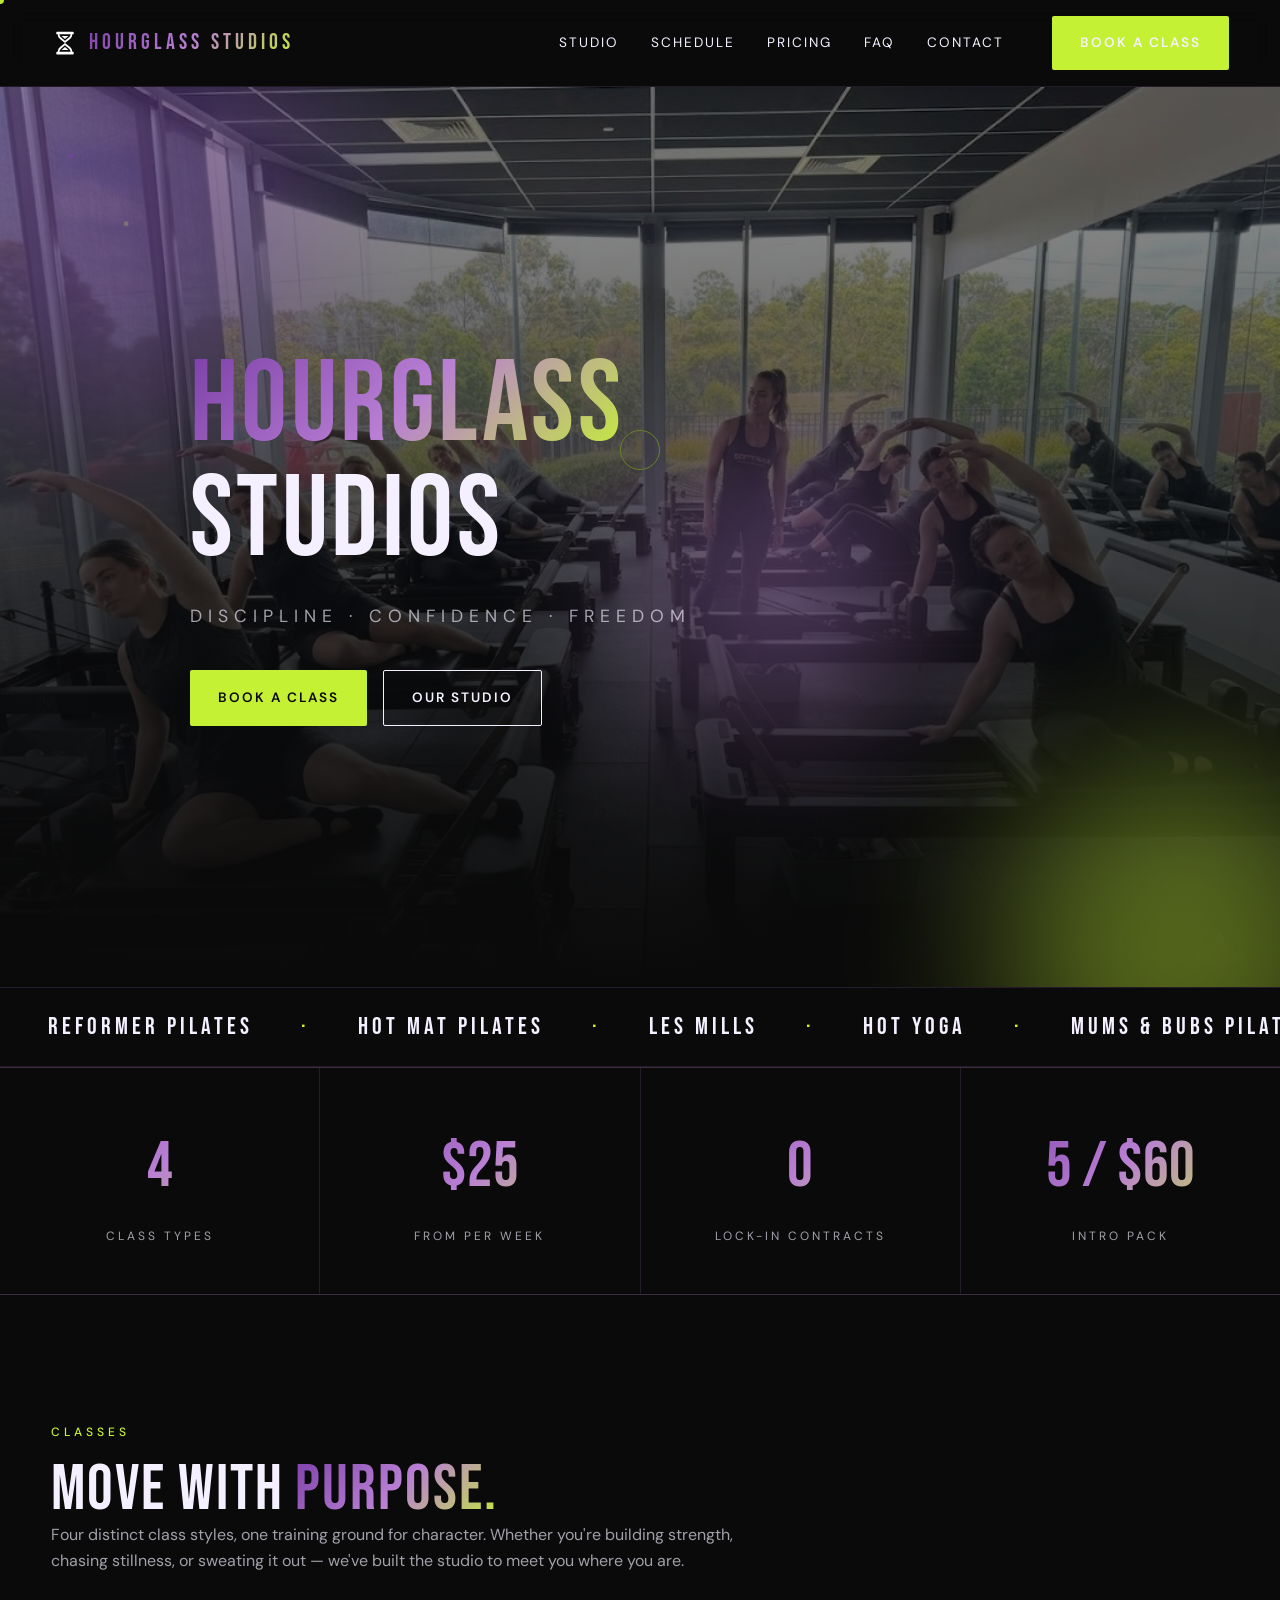
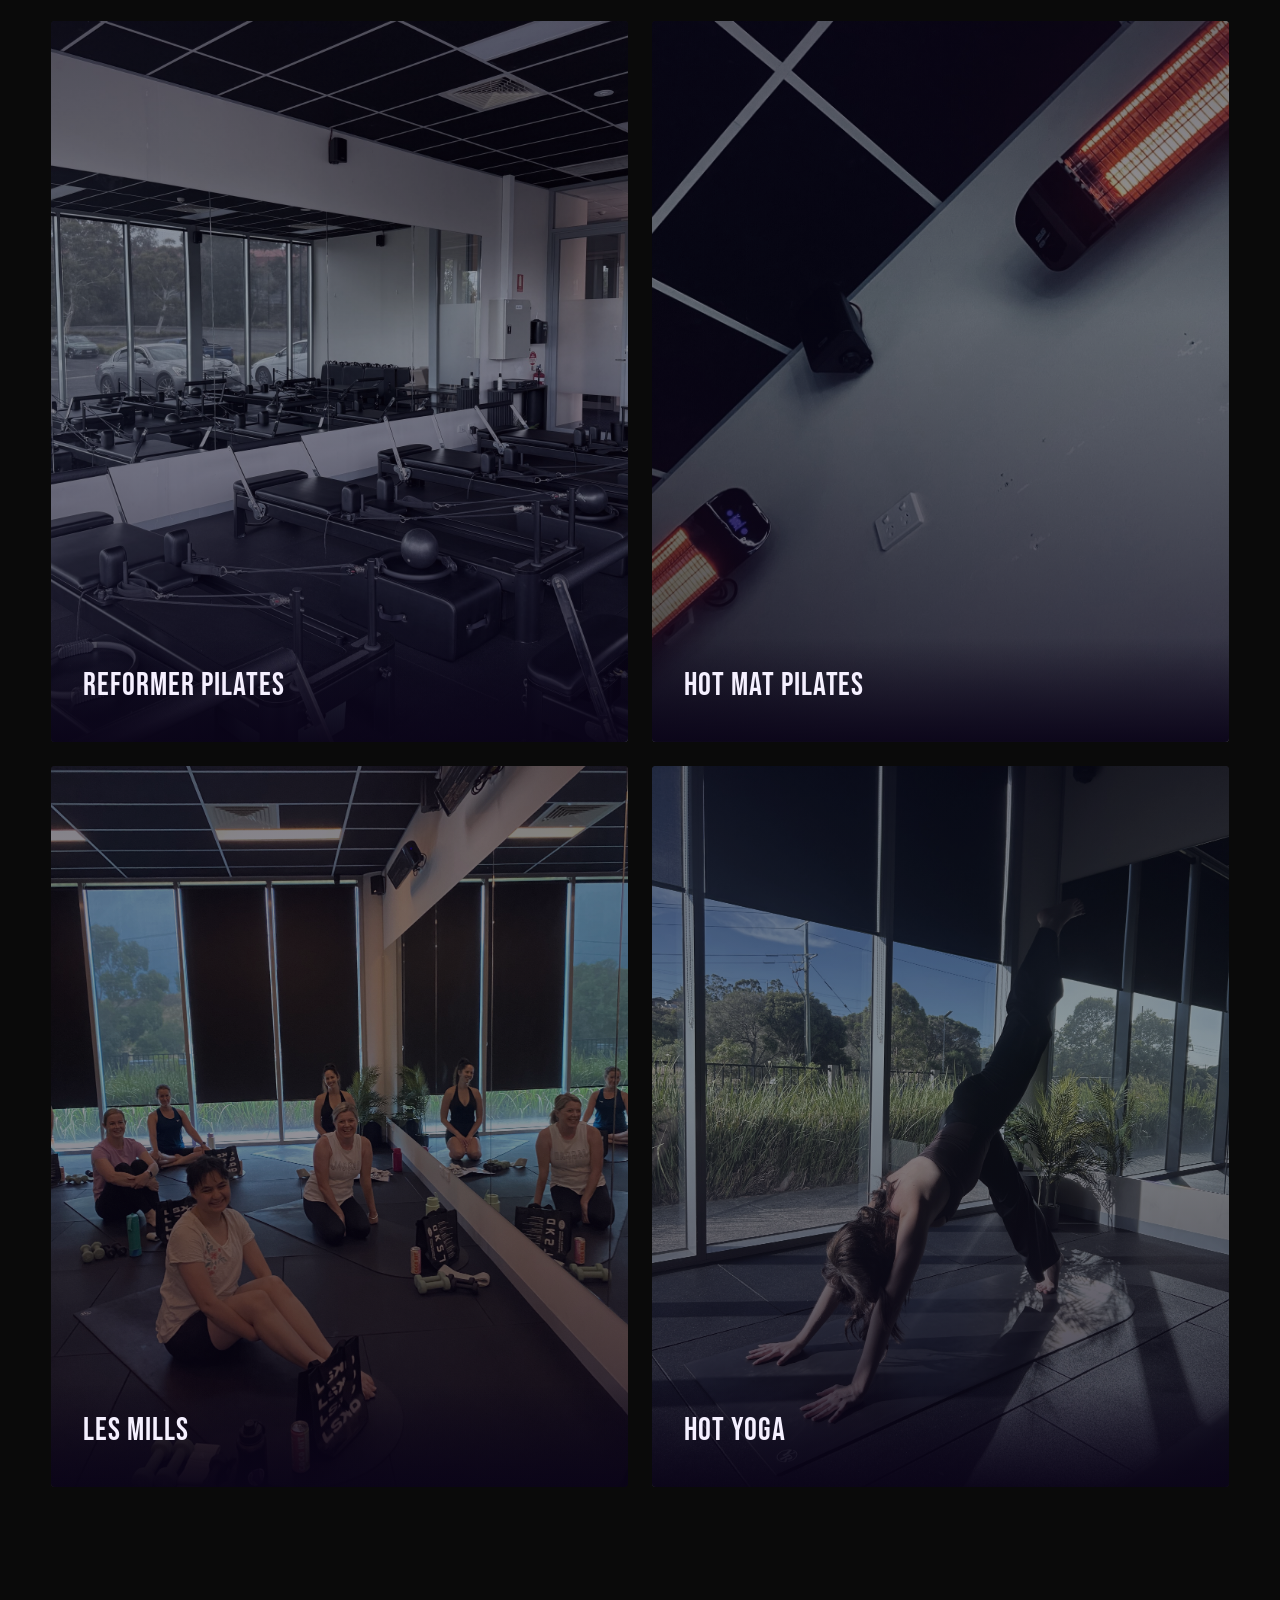
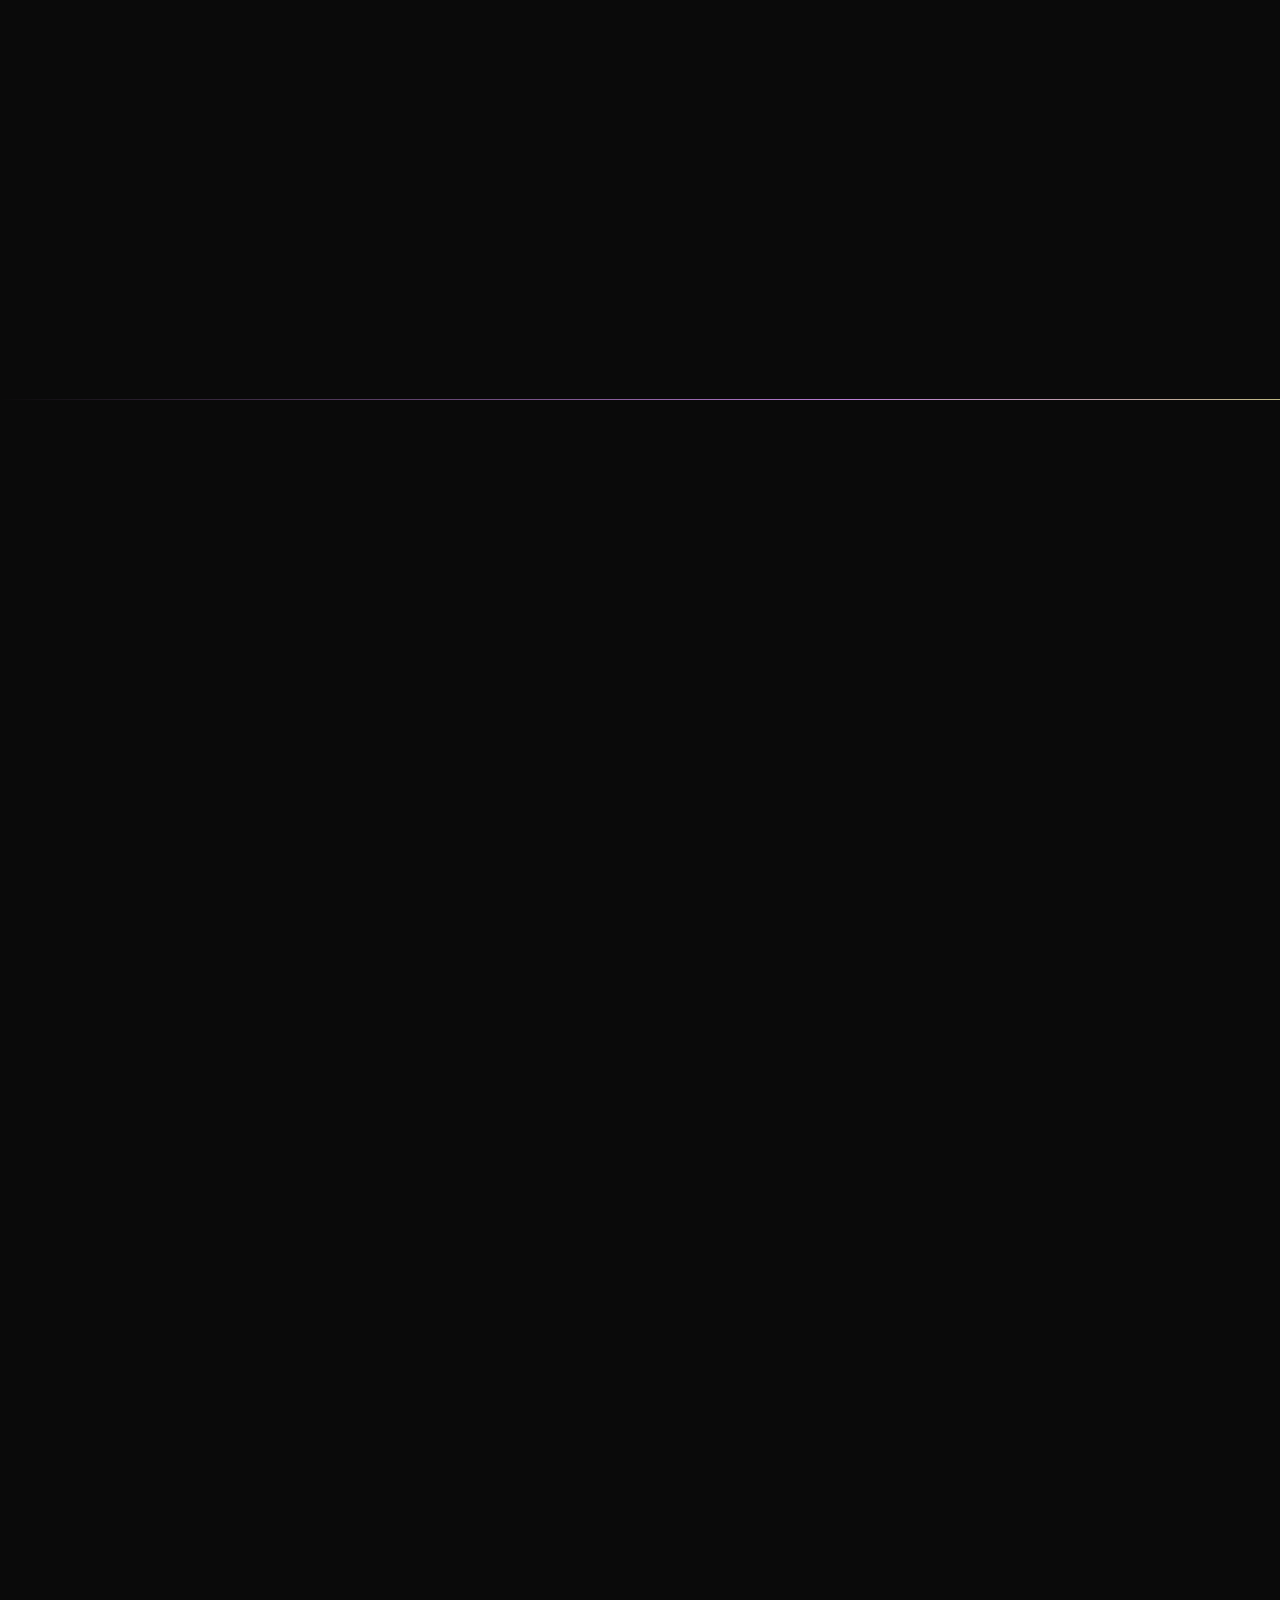
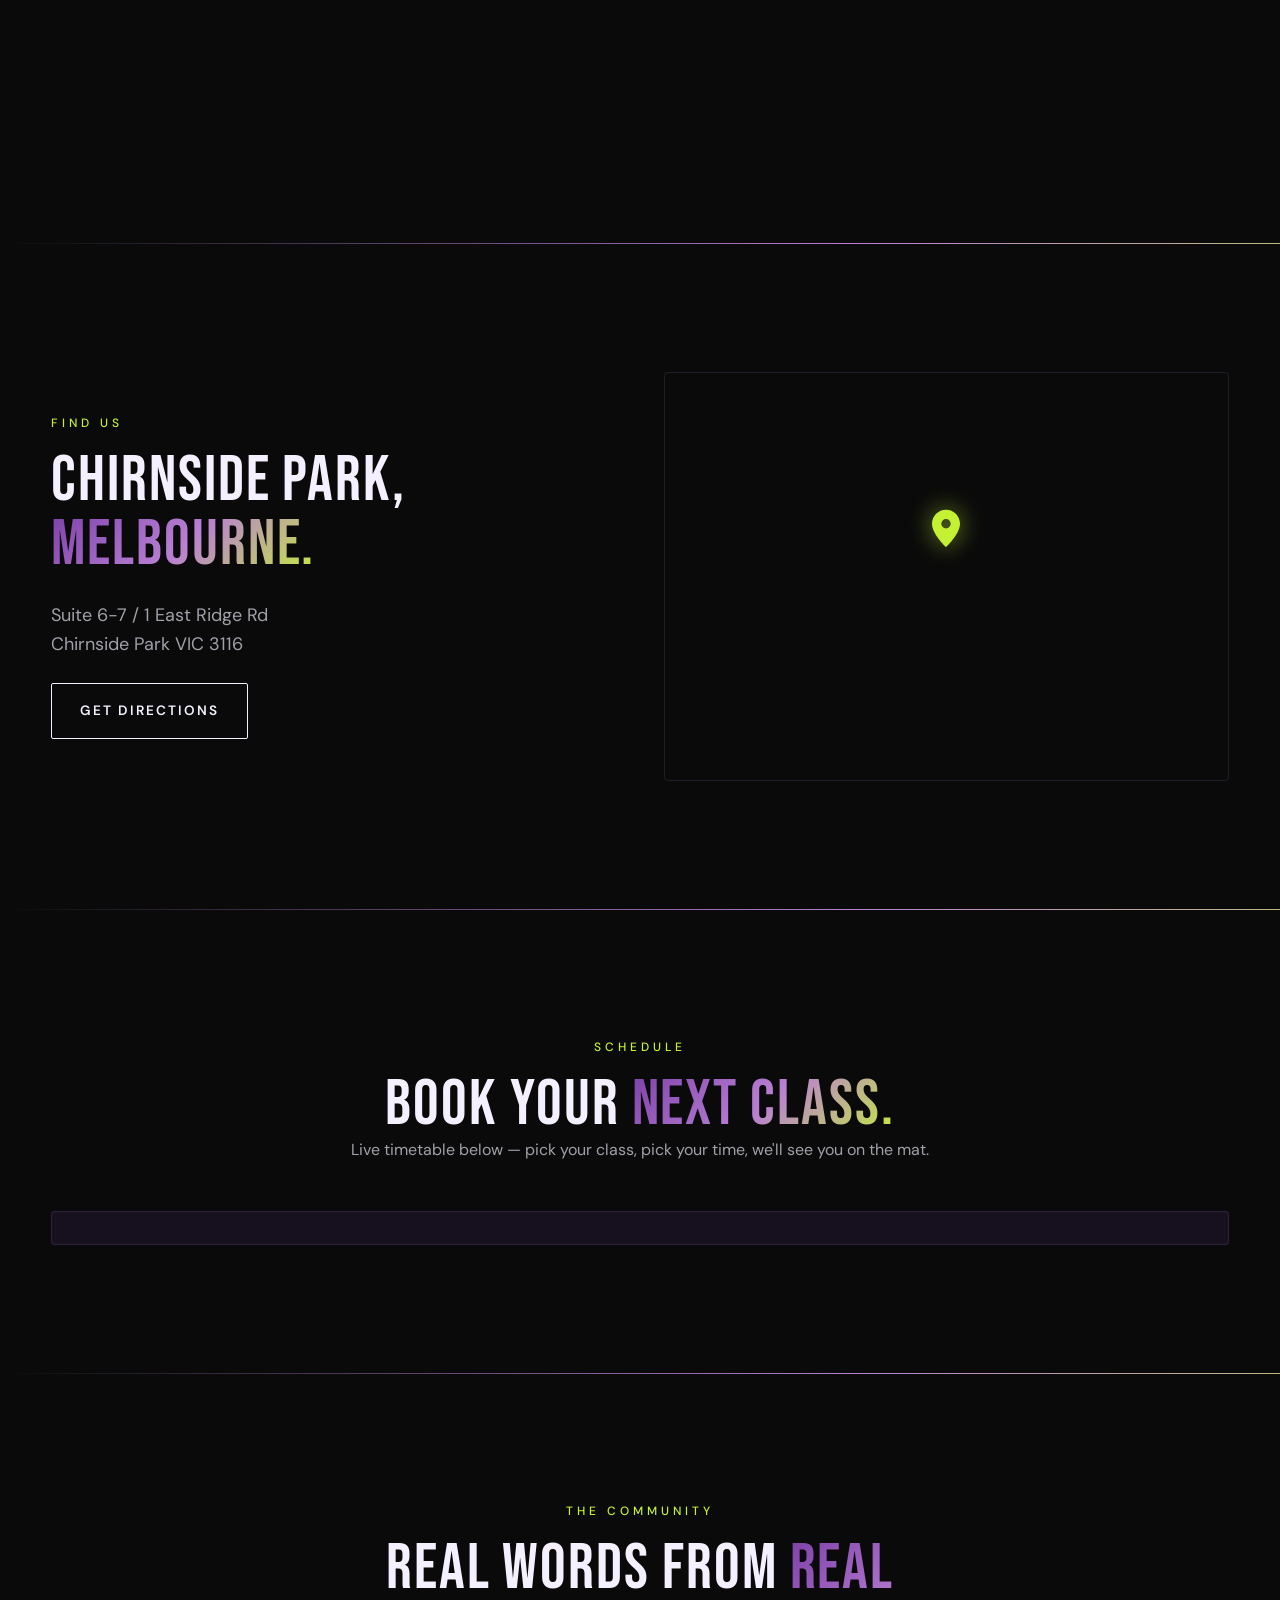
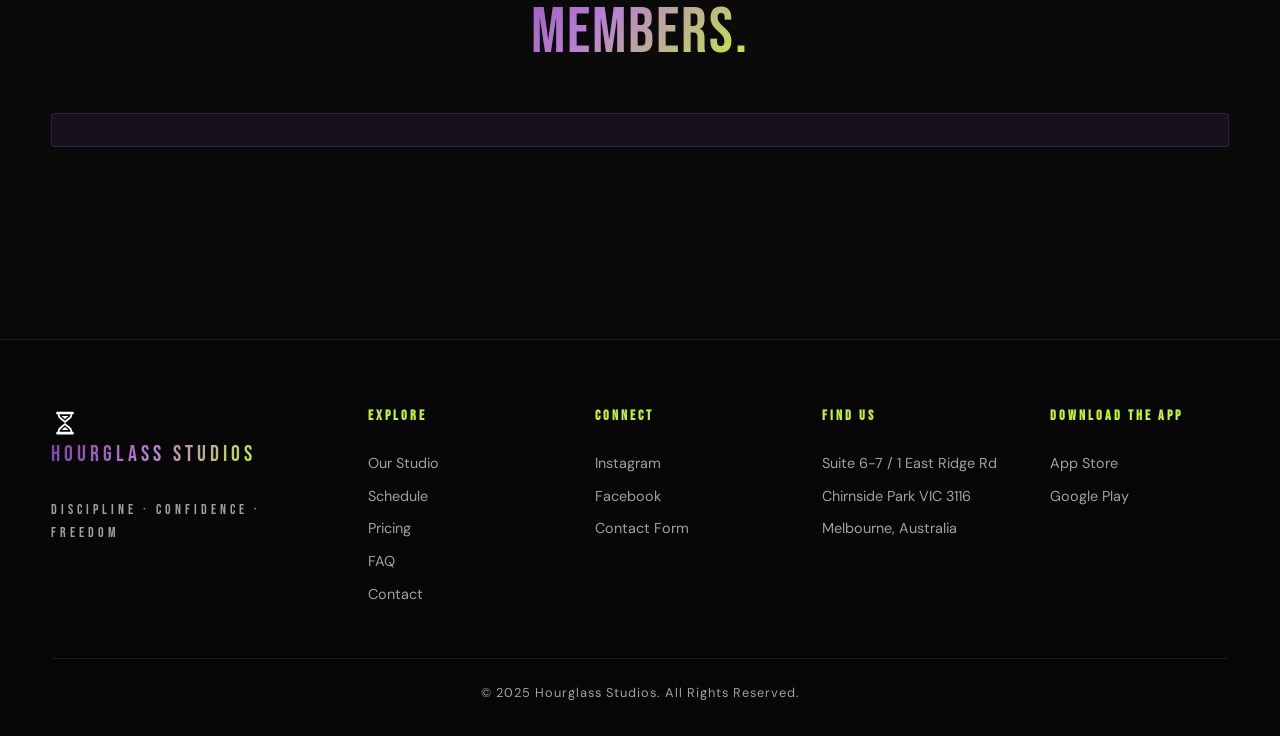
==== commit 44e924aa: "Add dark overlays, fix logo sizing, introduce Mums & Bubs class type - Dark overlay ::before on clas" ====
--- a/index.html
+++ b/index.html
@@ -60,7 +60,7 @@
   <header class="nav">
     <div class="container nav-inner">
       <a class="brand" href="index.html" aria-label="Hourglass Studios home">
-        <img src="assets/logo.svg" alt="" height="32">
+        <img src="assets/logo.svg" alt="Hourglass Studios" height="28">
         <span class="wordmark">HOURGLASS STUDIOS</span>
       </a>
       <nav class="nav-links" aria-label="Primary">
@@ -110,6 +110,8 @@
       <span class="ticker-item accent">·</span>
       <span class="ticker-item">Hot Yoga</span>
       <span class="ticker-item accent">·</span>
+      <span class="ticker-item">Mums &amp; Bubs Pilates</span>
+      <span class="ticker-item accent">·</span>
       <span class="ticker-item">No Lock-In Contracts</span>
       <span class="ticker-item accent">·</span>
       <span class="ticker-item">Chirnside Park</span>
@@ -122,6 +124,8 @@
       <span class="ticker-item">Les Mills</span>
       <span class="ticker-item accent">·</span>
       <span class="ticker-item">Hot Yoga</span>
+      <span class="ticker-item accent">·</span>
+      <span class="ticker-item">Mums &amp; Bubs Pilates</span>
       <span class="ticker-item accent">·</span>
       <span class="ticker-item">No Lock-In Contracts</span>
       <span class="ticker-item accent">·</span>
@@ -191,6 +195,16 @@
           <div class="card-body">
             <h3>Hot Yoga</h3>
             <p>Breath, heat and release. Flow sequences that build flexibility, calm the mind, and leave you centred.</p>
+          </div>
+        </article>
+
+        <article class="class-card featured-full reveal" style="background: linear-gradient(135deg, #2a0a3e, #7c3fa8);">
+          <span class="badge-unique">Only in Chirnside Park</span>
+          <img src="images/mums-bubs.jpg" alt="Mums &amp; Bubs Pilates class at Hourglass Studios" loading="lazy" onerror="this.style.display='none'">
+          <div class="card-body">
+            <p class="card-tag">Unique to Chirnside Park</p>
+            <h3>Mums &amp; Bubs</h3>
+            <p>The only Mums &amp; Bubs Pilates class in Chirnside Park. A safe, supportive space for new and expecting mums to rebuild strength, reconnect with their body, and find community — all with your little one by your side.</p>
           </div>
         </article>
       </div>
@@ -333,7 +347,7 @@
       <div class="footer-grid">
         <div class="footer-col footer-brand">
           <a class="brand" href="index.html">
-            <img src="assets/logo.svg" alt="" height="32">
+            <img src="assets/logo.svg" alt="Hourglass Studios" height="28">
             <span class="wordmark">HOURGLASS STUDIOS</span>
           </a>
           <p class="tagline">discipline · confidence · freedom</p>
--- a/css/styles.css
+++ b/css/styles.css
@@ -106,17 +106,23 @@
   display: flex; align-items: center; justify-content: space-between;
   gap: 2rem;
 }
-.brand { display: flex; align-items: center; gap: 0.75rem; }
-.brand img { height: 32px; width: auto; transition: filter 0.25s ease; }
+.brand {
+  display: flex;
+  align-items: center;
+  gap: 10px;
+  text-decoration: none;
+}
+.brand img { height: 28px; width: auto; transition: filter 0.3s ease; }
 .brand:hover img { filter: drop-shadow(0 0 8px rgba(197, 241, 53, 0.6)); }
 .wordmark {
   font-family: 'Bebas Neue', sans-serif;
   font-size: 22px;
   letter-spacing: 4px;
-  background: var(--gradient);
+  background: linear-gradient(135deg, #7c3fa8, #b97fd4, #c5f135);
   -webkit-background-clip: text;
   -webkit-text-fill-color: transparent;
   background-clip: text;
+  color: transparent;
 }
 .nav-links {
   display: flex; align-items: center; gap: 2rem;
@@ -357,12 +363,29 @@
 
 .class-card {
   position: relative; overflow: hidden;
+  display: flex; flex-direction: column;
   border-radius: 4px;
   background: var(--bg-elev);
   aspect-ratio: 4/5;
   transition: transform 0.5s cubic-bezier(0.2, 0.8, 0.2, 1);
 }
+/* Dark overlay on the photo */
 .class-card::before {
+  content: '';
+  position: absolute;
+  inset: 0;
+  background: linear-gradient(
+    to bottom,
+    rgba(10, 4, 24, 0.45) 0%,
+    rgba(10, 4, 24, 0.25) 40%,
+    rgba(10, 4, 24, 0.75) 100%
+  );
+  z-index: 1;
+  pointer-events: none;
+  transition: background 0.4s ease;
+}
+/* Lime accent sweep at the top on hover */
+.class-card::after {
   content: ''; position: absolute; top: 0; left: 0; right: 0;
   height: 2px; background: var(--lime);
   transform: scaleX(0); transform-origin: left;
@@ -370,16 +393,18 @@
   z-index: 3;
 }
 .class-card img {
+  position: absolute; inset: 0;
   width: 100%; height: 100%;
   object-fit: cover;
   transition: transform 0.8s cubic-bezier(0.2, 0.8, 0.2, 1), filter 0.5s;
-  filter: grayscale(0.2) brightness(0.8);
+  filter: grayscale(0.2) brightness(0.85);
 }
 .class-card .card-body {
-  position: absolute; inset: auto 0 0 0;
+  position: relative;
+  z-index: 2;
   padding: 2rem;
-  background: linear-gradient(to top, rgba(10,10,10,0.95), transparent);
-  z-index: 2;
+  margin-top: auto;
+  background: linear-gradient(to top, rgba(10,4,24,0.9), transparent);
 }
 .class-card .card-body h3 { margin-bottom: 0.5rem; }
 .class-card .card-body p {
@@ -388,9 +413,44 @@
   margin-top: 0;
 }
 .class-card:hover { transform: translateY(-6px); }
-.class-card:hover::before { transform: scaleX(1); }
-.class-card:hover img { transform: scale(1.08); filter: grayscale(0) brightness(0.7); }
-.class-card:hover .card-body p { max-height: 120px; opacity: 1; margin-top: 0.75rem; }
+.class-card:hover::after { transform: scaleX(1); }
+.class-card:hover img { transform: scale(1.08); filter: grayscale(0) brightness(0.8); }
+.class-card:hover .card-body p { max-height: 200px; opacity: 1; margin-top: 0.75rem; }
+
+/* Featured full-width card (Mums & Bubs) */
+.class-card.featured-full {
+  grid-column: 1 / -1;
+  aspect-ratio: auto;
+  min-height: 360px;
+}
+@media (max-width: 720px) {
+  .class-card.featured-full { min-height: 420px; }
+}
+.class-card .card-tag {
+  font-family: 'DM Sans', sans-serif;
+  font-size: 0.75rem;
+  letter-spacing: 3px;
+  text-transform: uppercase;
+  color: var(--lime);
+  margin-bottom: 0.5rem;
+  font-weight: 500;
+}
+.class-card .badge-unique {
+  position: absolute;
+  top: 1.25rem; left: 1.25rem;
+  background: var(--lime); color: #0a0a0a;
+  font-size: 0.7rem; letter-spacing: 2px;
+  padding: 0.45rem 0.8rem;
+  font-weight: 700;
+  text-transform: uppercase;
+  border-radius: 2px;
+  z-index: 3;
+  box-shadow: 0 4px 16px rgba(197,241,53,0.3);
+}
+/* Show description by default on the full-width card */
+.class-card.featured-full .card-body p {
+  max-height: 200px; opacity: 1; margin-top: 0.75rem;
+}
 
 /* ---------- Values cards ---------- */
 .values-grid {
@@ -565,10 +625,34 @@
   overflow: hidden;
   position: relative;
 }
+.masonry > *::before {
+  content: '';
+  position: absolute;
+  inset: 0;
+  background: linear-gradient(
+    to bottom,
+    rgba(10, 4, 24, 0.45) 0%,
+    rgba(10, 4, 24, 0.25) 40%,
+    rgba(10, 4, 24, 0.75) 100%
+  );
+  z-index: 1;
+  pointer-events: none;
+  transition: background 0.4s ease;
+}
+.masonry > *:hover::before {
+  background: linear-gradient(
+    to bottom,
+    rgba(10, 4, 24, 0.3) 0%,
+    rgba(10, 4, 24, 0.15) 40%,
+    rgba(10, 4, 24, 0.3) 100%
+  );
+}
 .masonry img {
   width: 100%; height: auto;
   transition: transform 0.6s cubic-bezier(0.2, 0.8, 0.2, 1), filter 0.4s;
   filter: grayscale(0.2);
+  position: relative;
+  z-index: 0;
 }
 .masonry > *:hover img { transform: scale(1.08); filter: grayscale(0); }
 
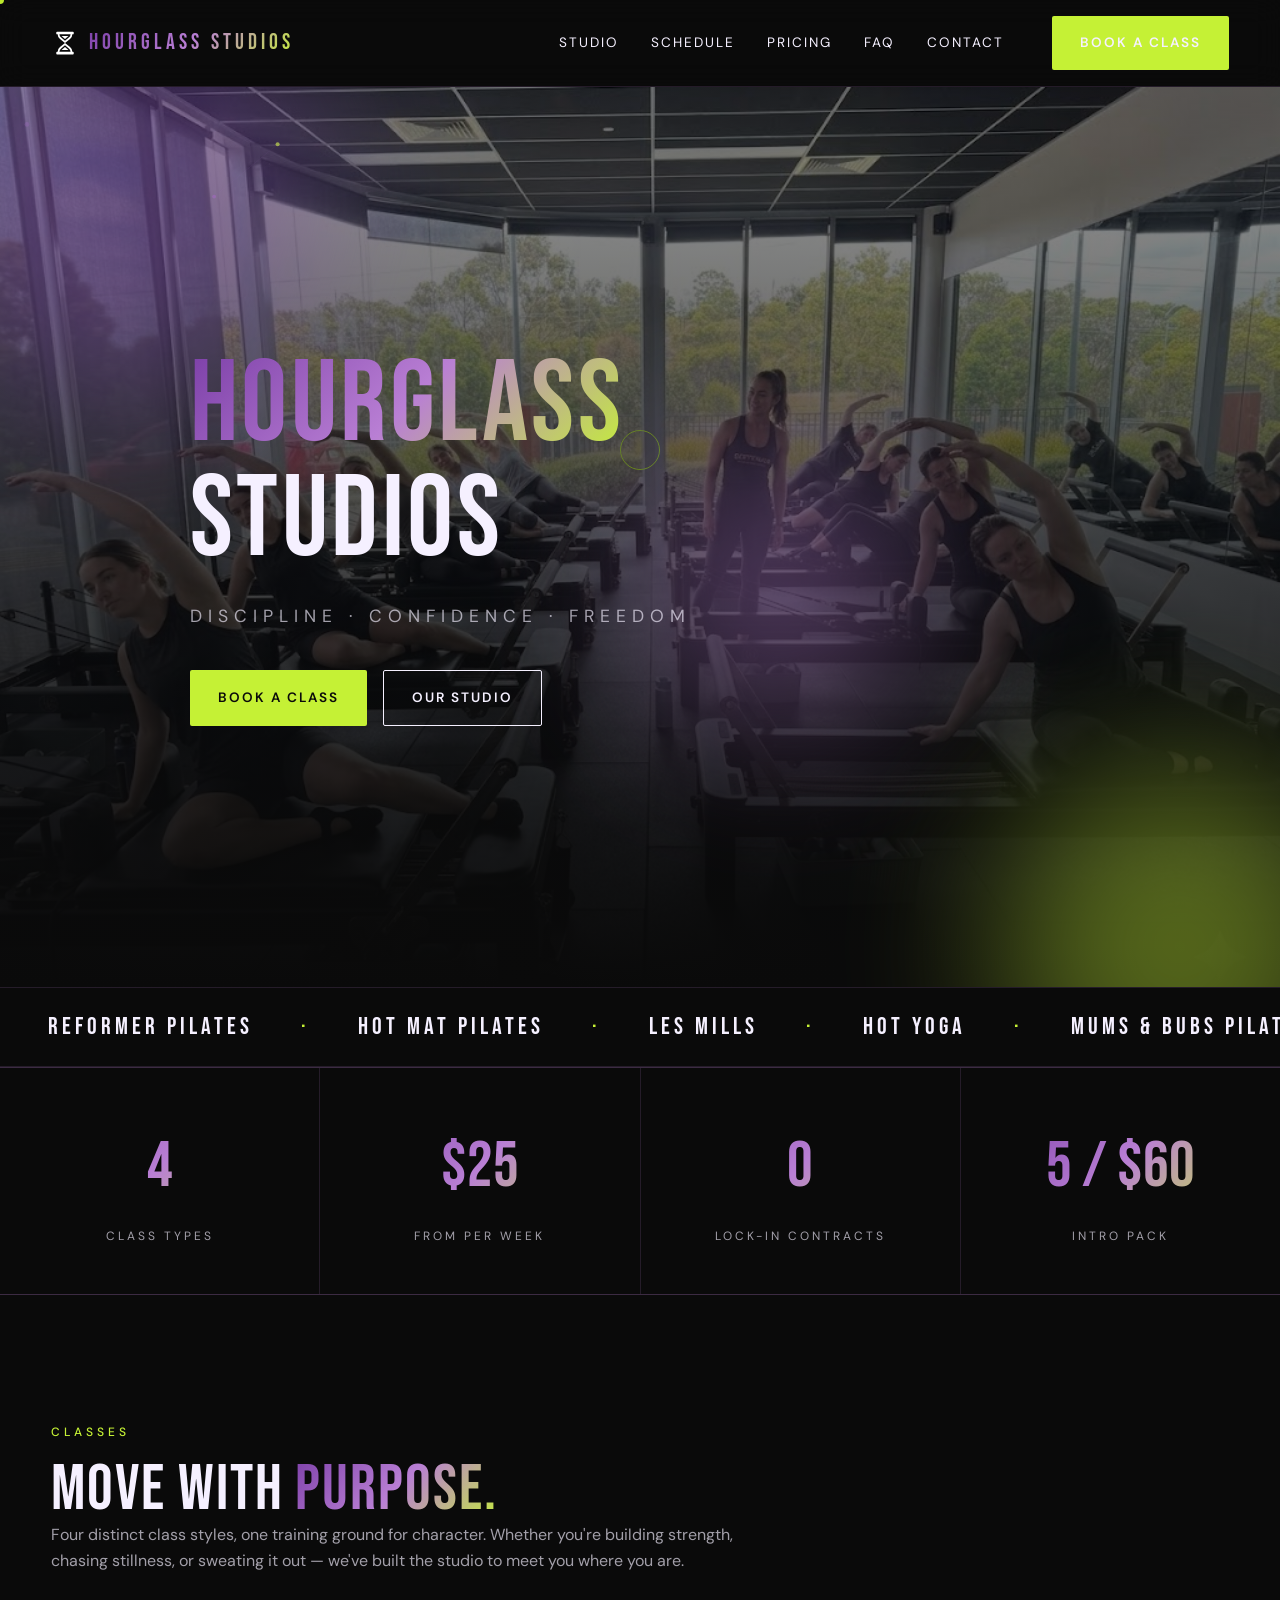
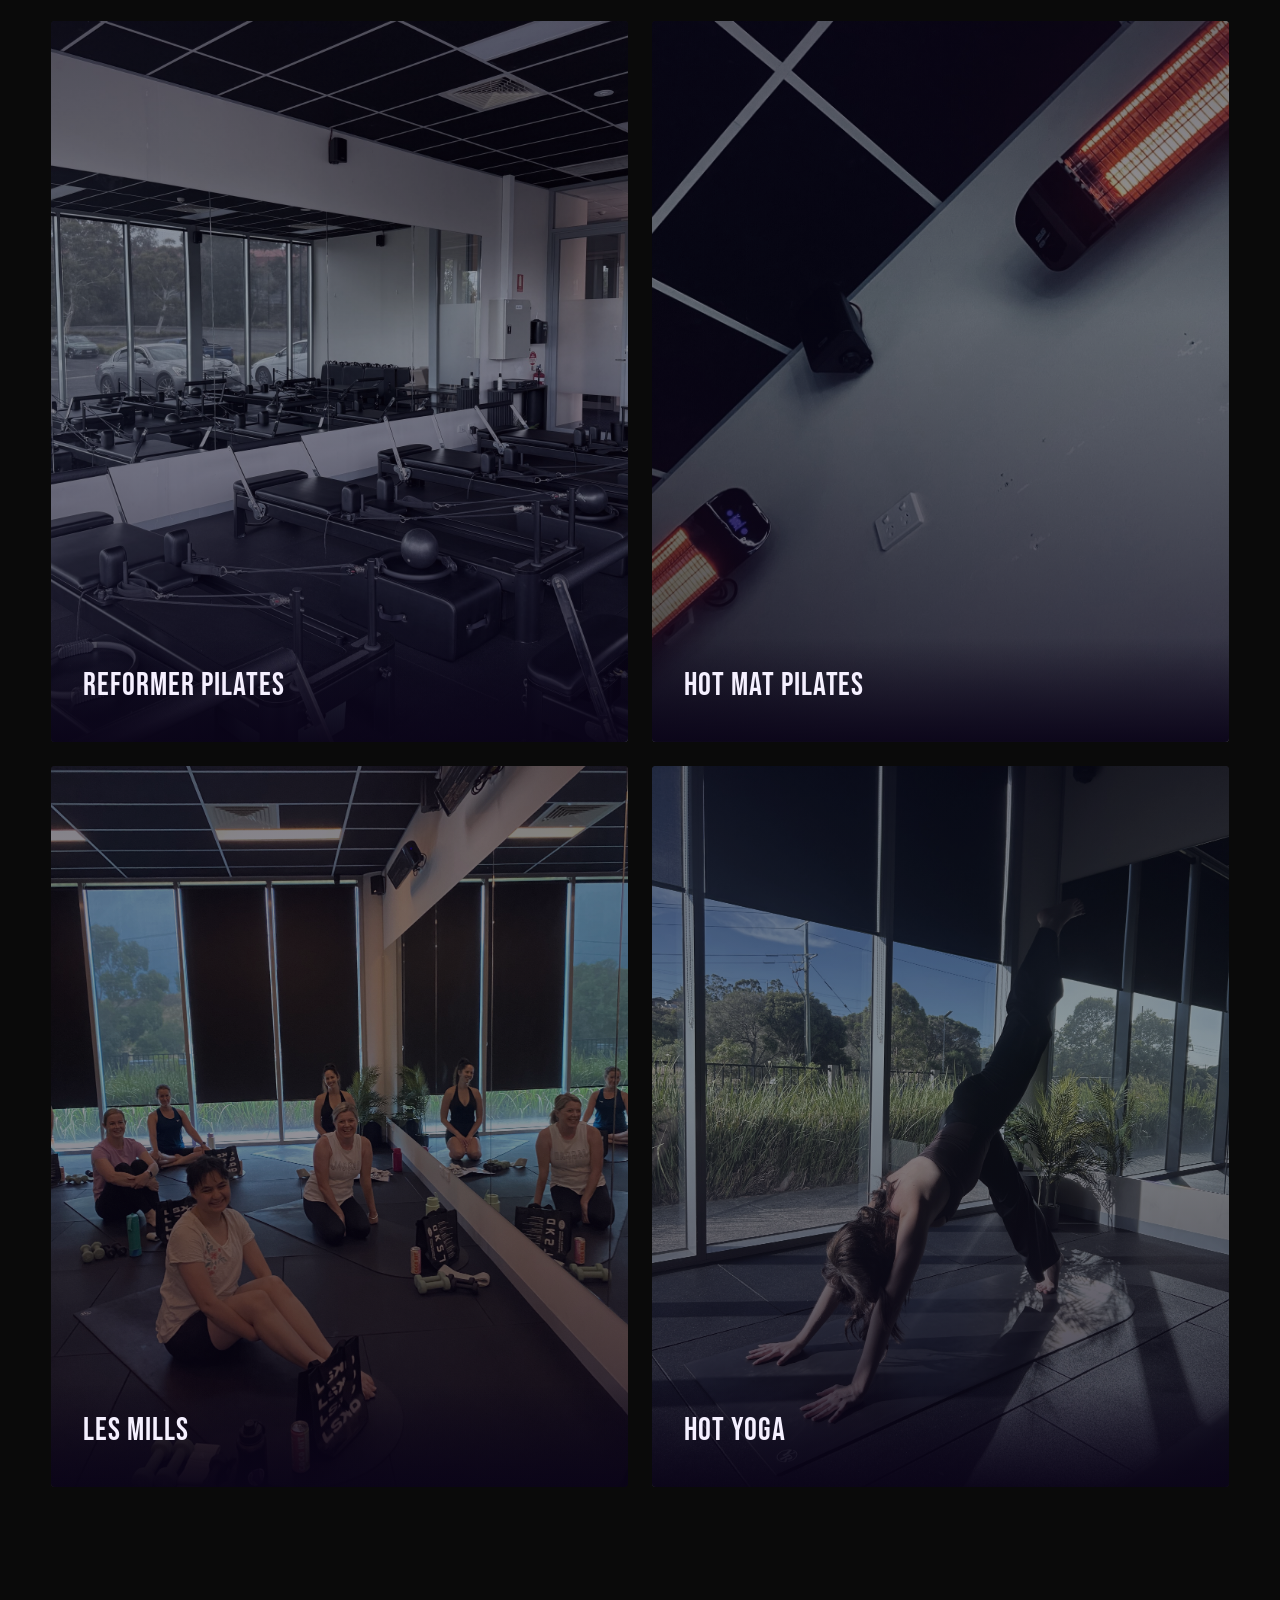
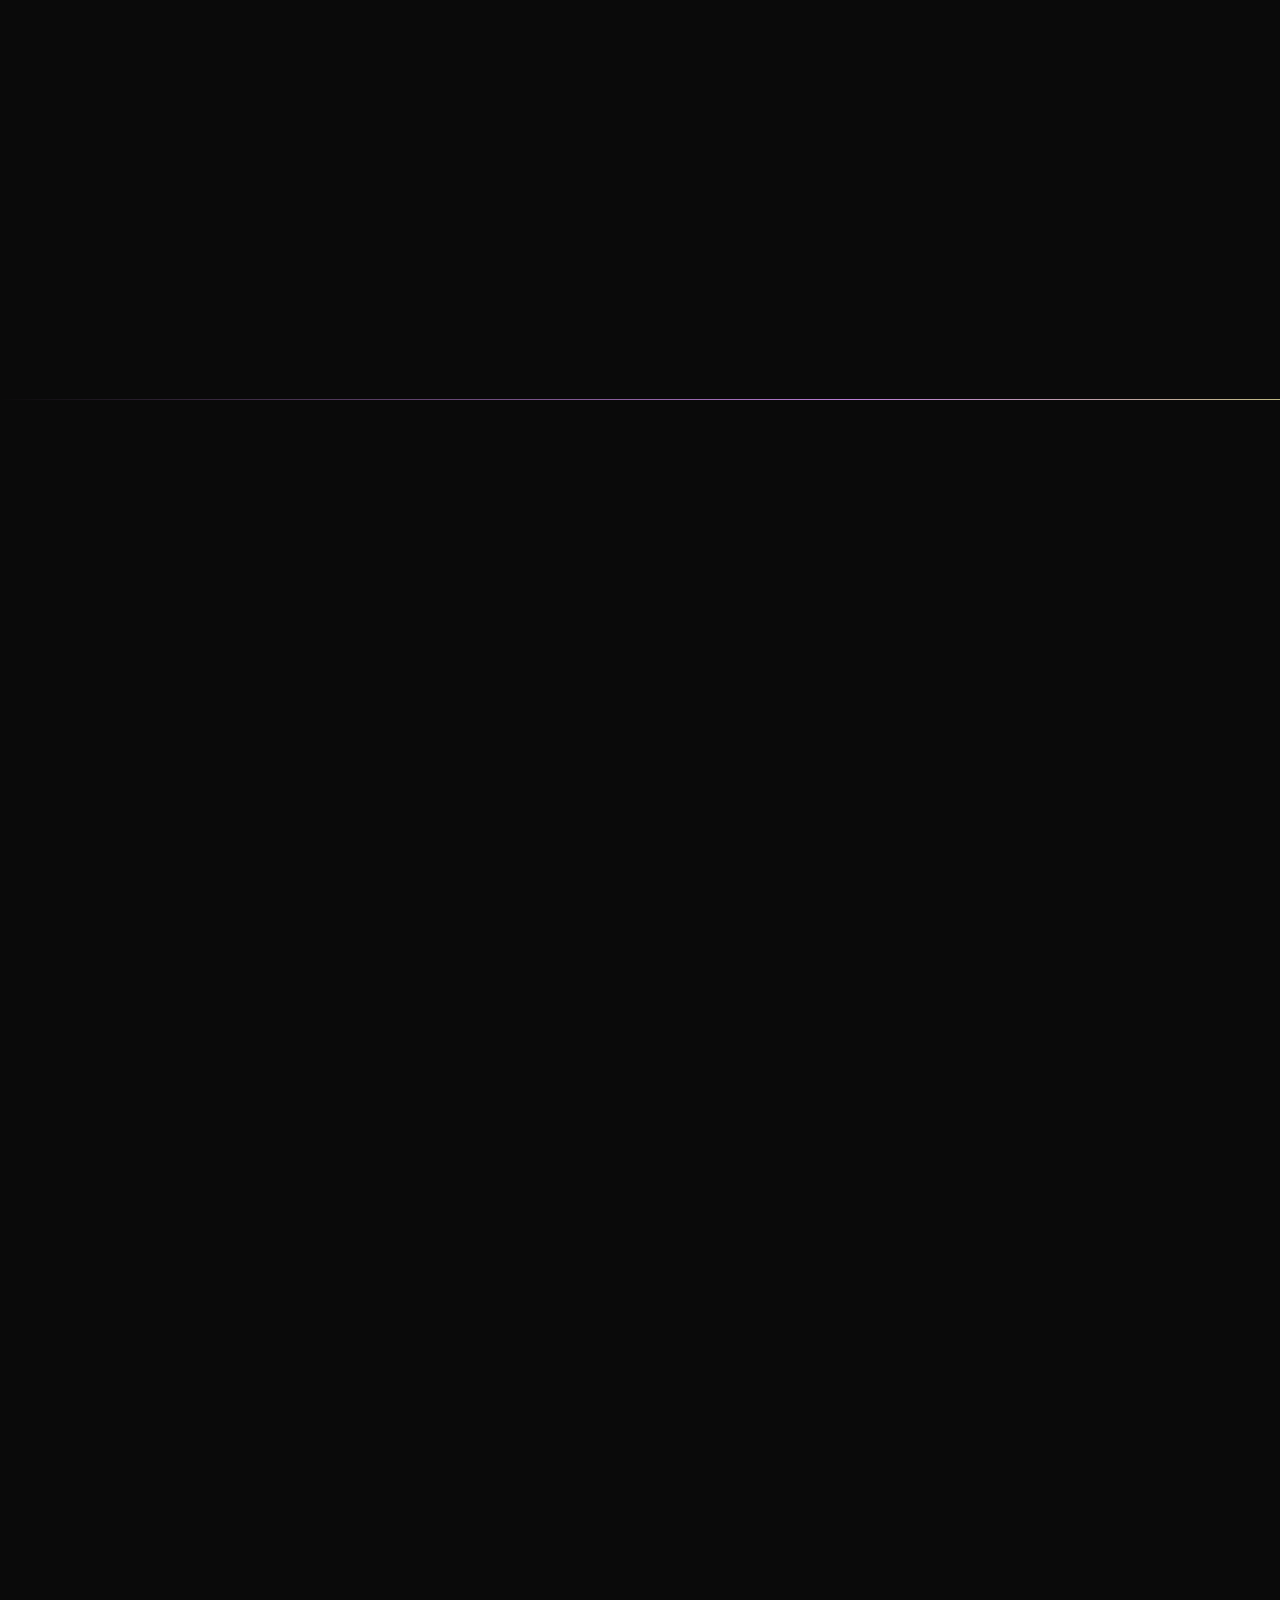
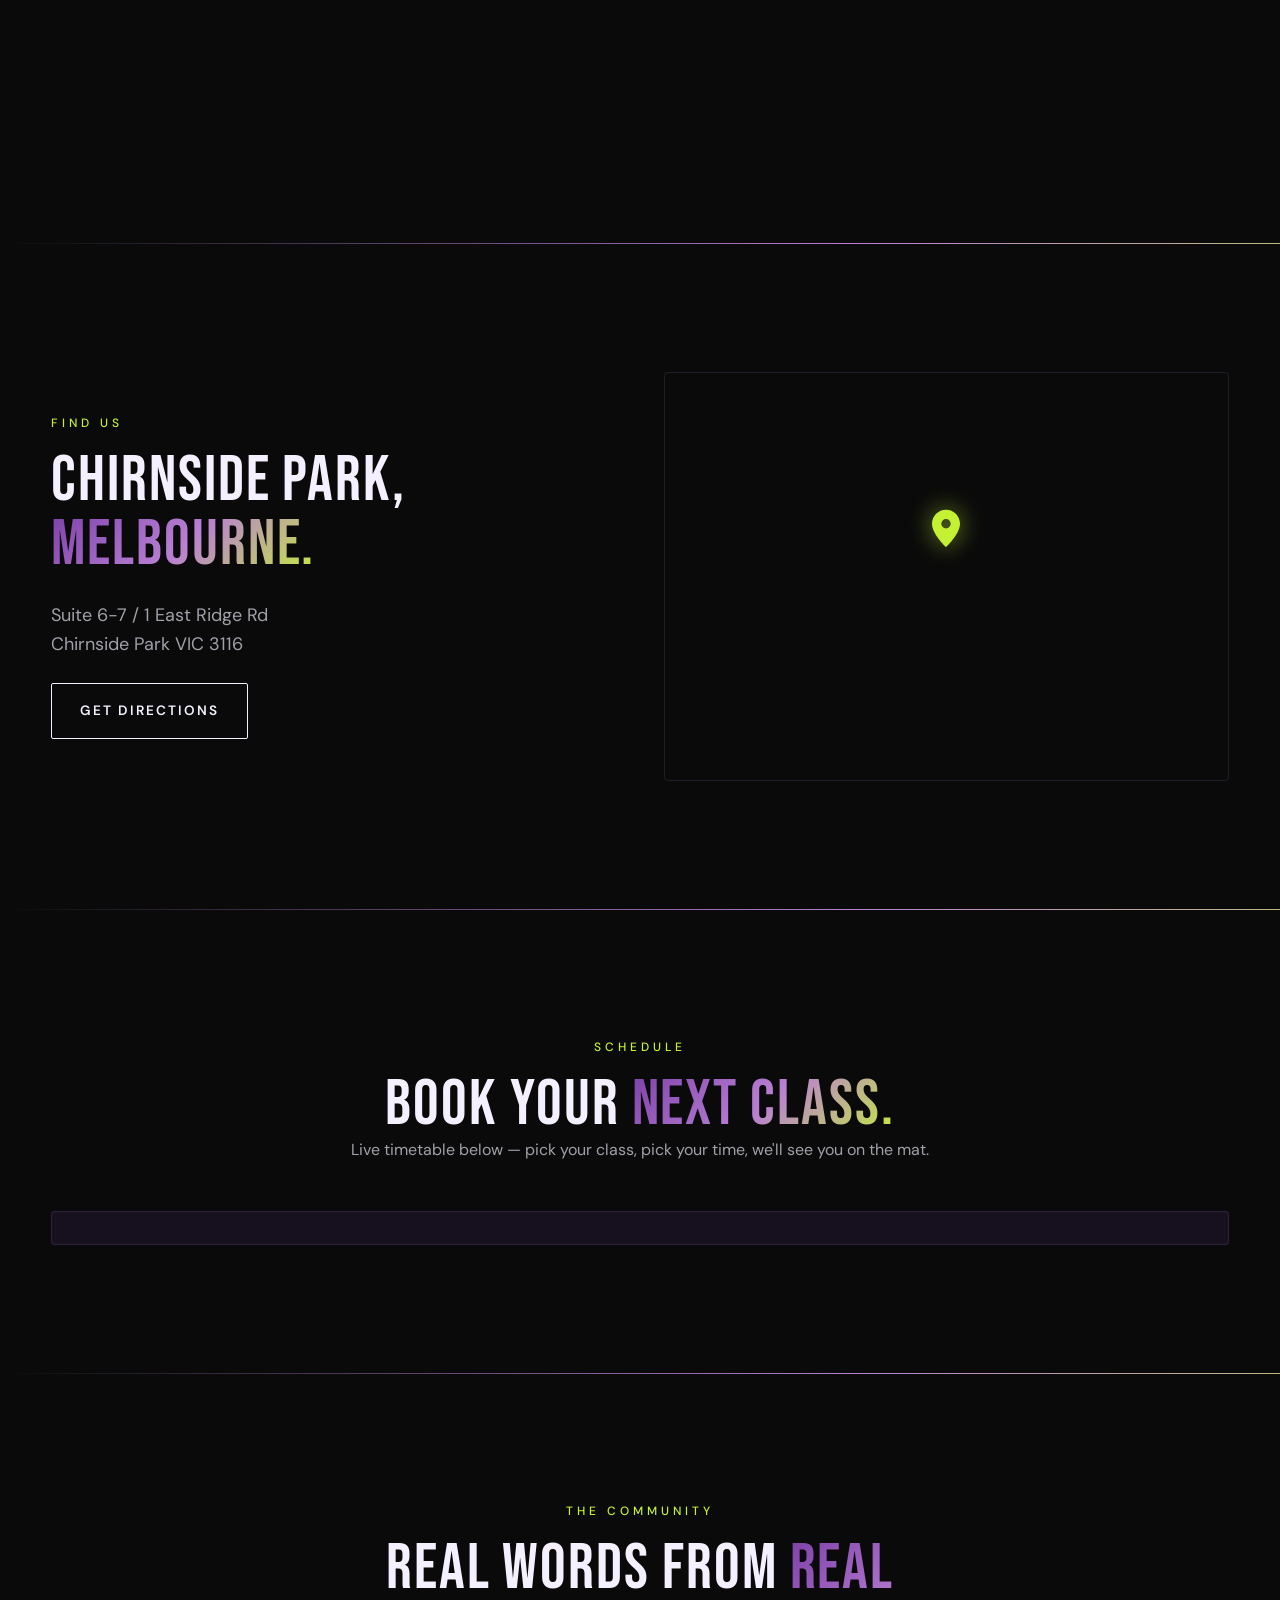
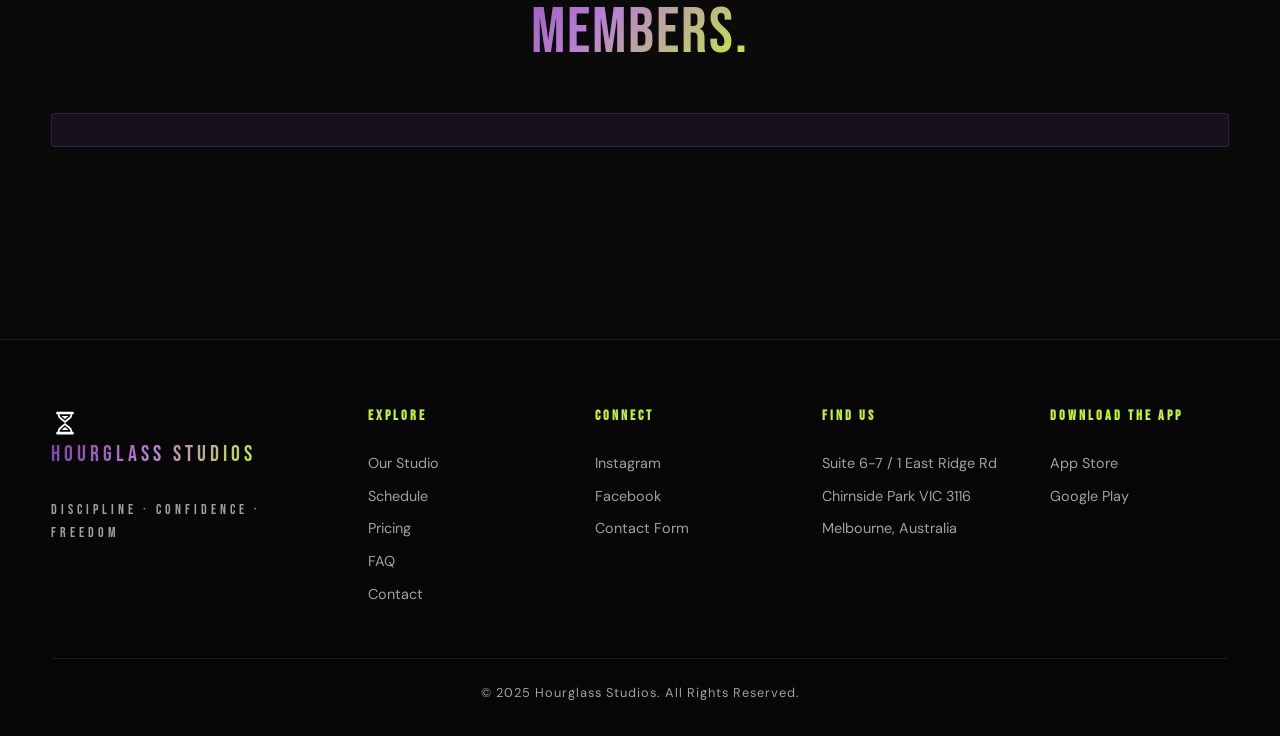
==== commit f386a60a: "Embed live Momence schedule and reviews widgets - index.html: schedule widget (host_id 41579, lite m" ====
--- a/index.html
+++ b/index.html
@@ -312,7 +312,23 @@
           --momenceColorBlack: 245, 240, 255;
         }
         </style>
-        <!-- MOMENCE_SCHEDULE_WIDGET_HERE -->
+        <div id="ribbon-schedule"></div>
+        <script
+          async
+          type="module"
+          host_id="41579"
+          teacher_ids="[]"
+          location_ids="[]"
+          tag_ids="[]"
+          show_additional_teachers="true"
+          show_substituted_teachers="true"
+          lite_mode="true"
+          hide_drop_in_price="true"
+          default_filter="show-all"
+          locale="en"
+          lock_timezone="Australia/Melbourne"
+          src="https://momence.com/plugin/host-schedule/host-schedule.js"
+        ></script>
       </div>
     </div>
   </section>
@@ -336,7 +352,18 @@
           --momenceBoxShadow: 0px 4px 24px rgba(0,0,0,0.3);
         }
         </style>
-        <!-- MOMENCE_TESTIMONIALS_WIDGET_HERE -->
+        <div id="momence-plugin-reviews"></div>
+        <script
+          async
+          type="module"
+          host_id="41579"
+          is_profile_picture_enabled="true"
+          is_text_only_enabled="true"
+          is_session_and_teacher_info_enabled="true"
+          layout="horizontal"
+          signature="dd767d72fd4f7c3f60dc4694a1601c1cbf82f0111b2ca6cb66ce0316593a3c74"
+          src="https://momence.com/plugin/reviews/reviews.js">
+        </script>
       </div>
     </div>
   </section>
